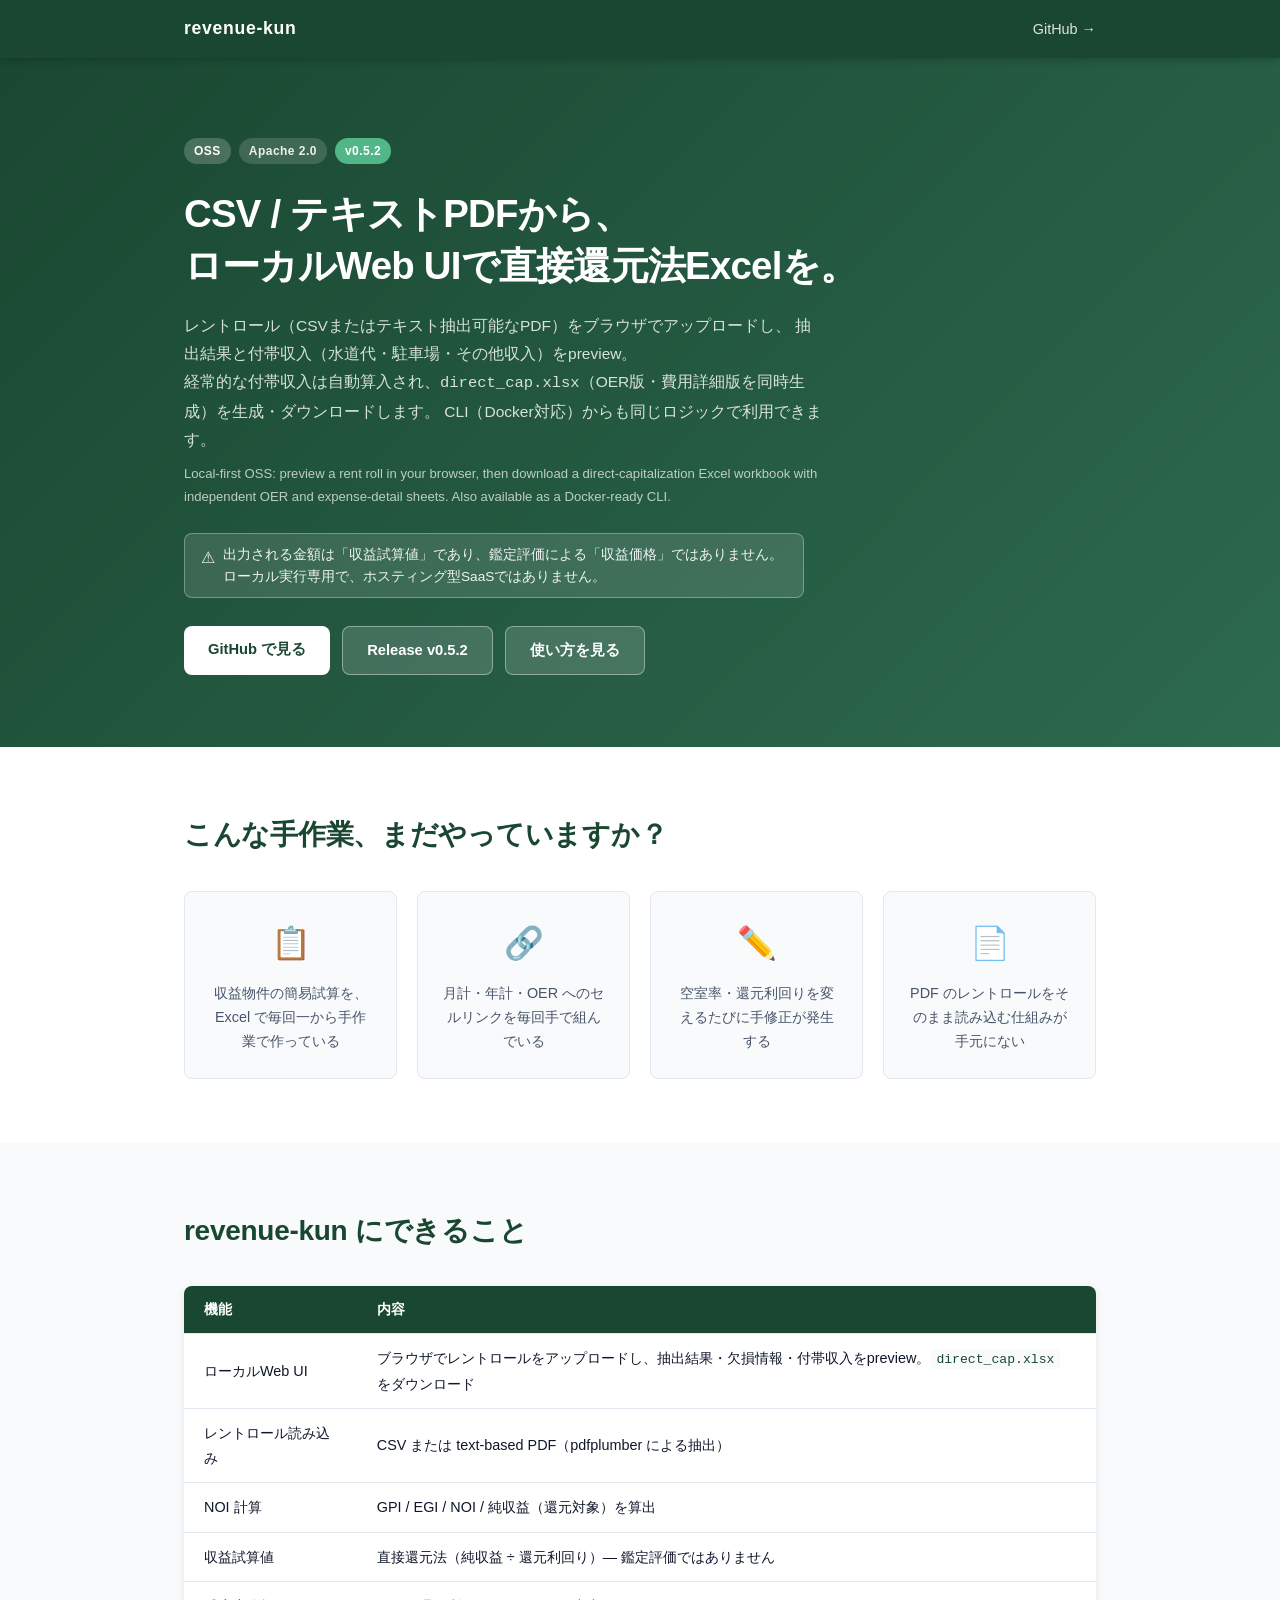
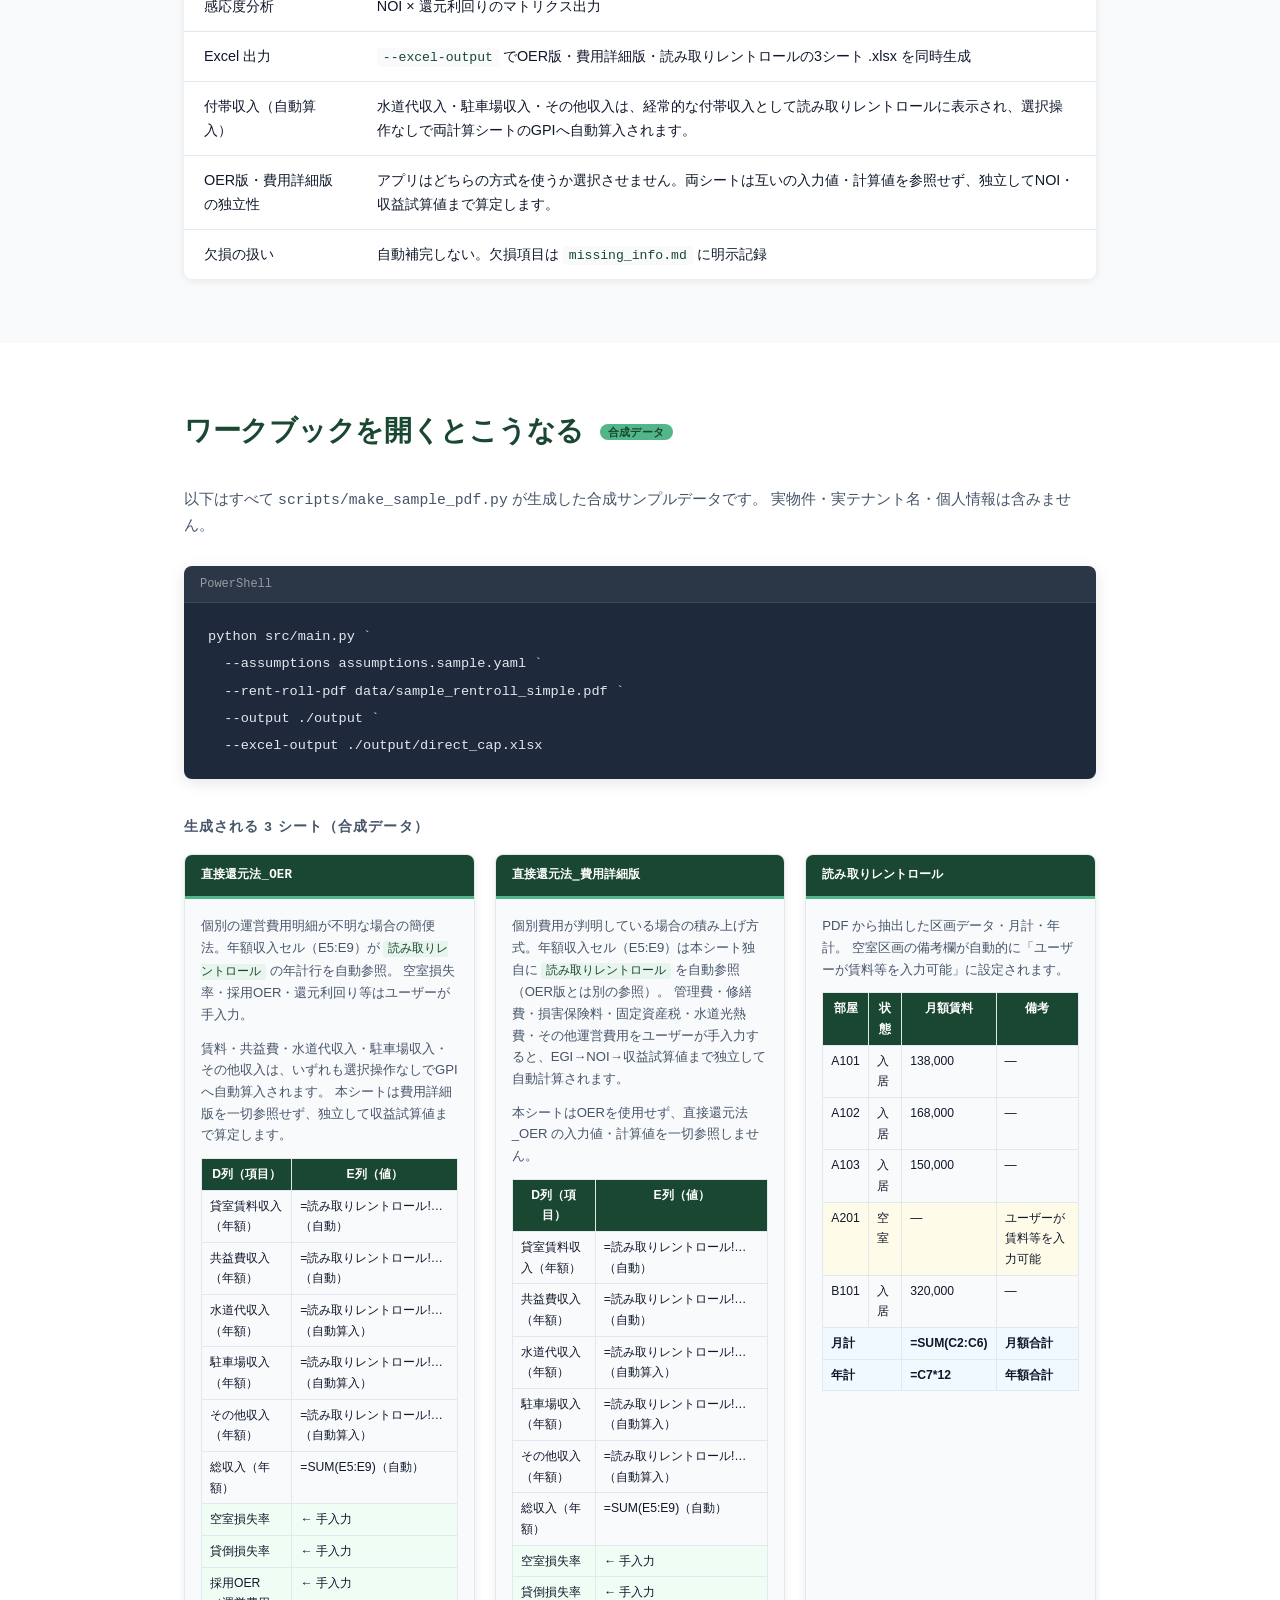
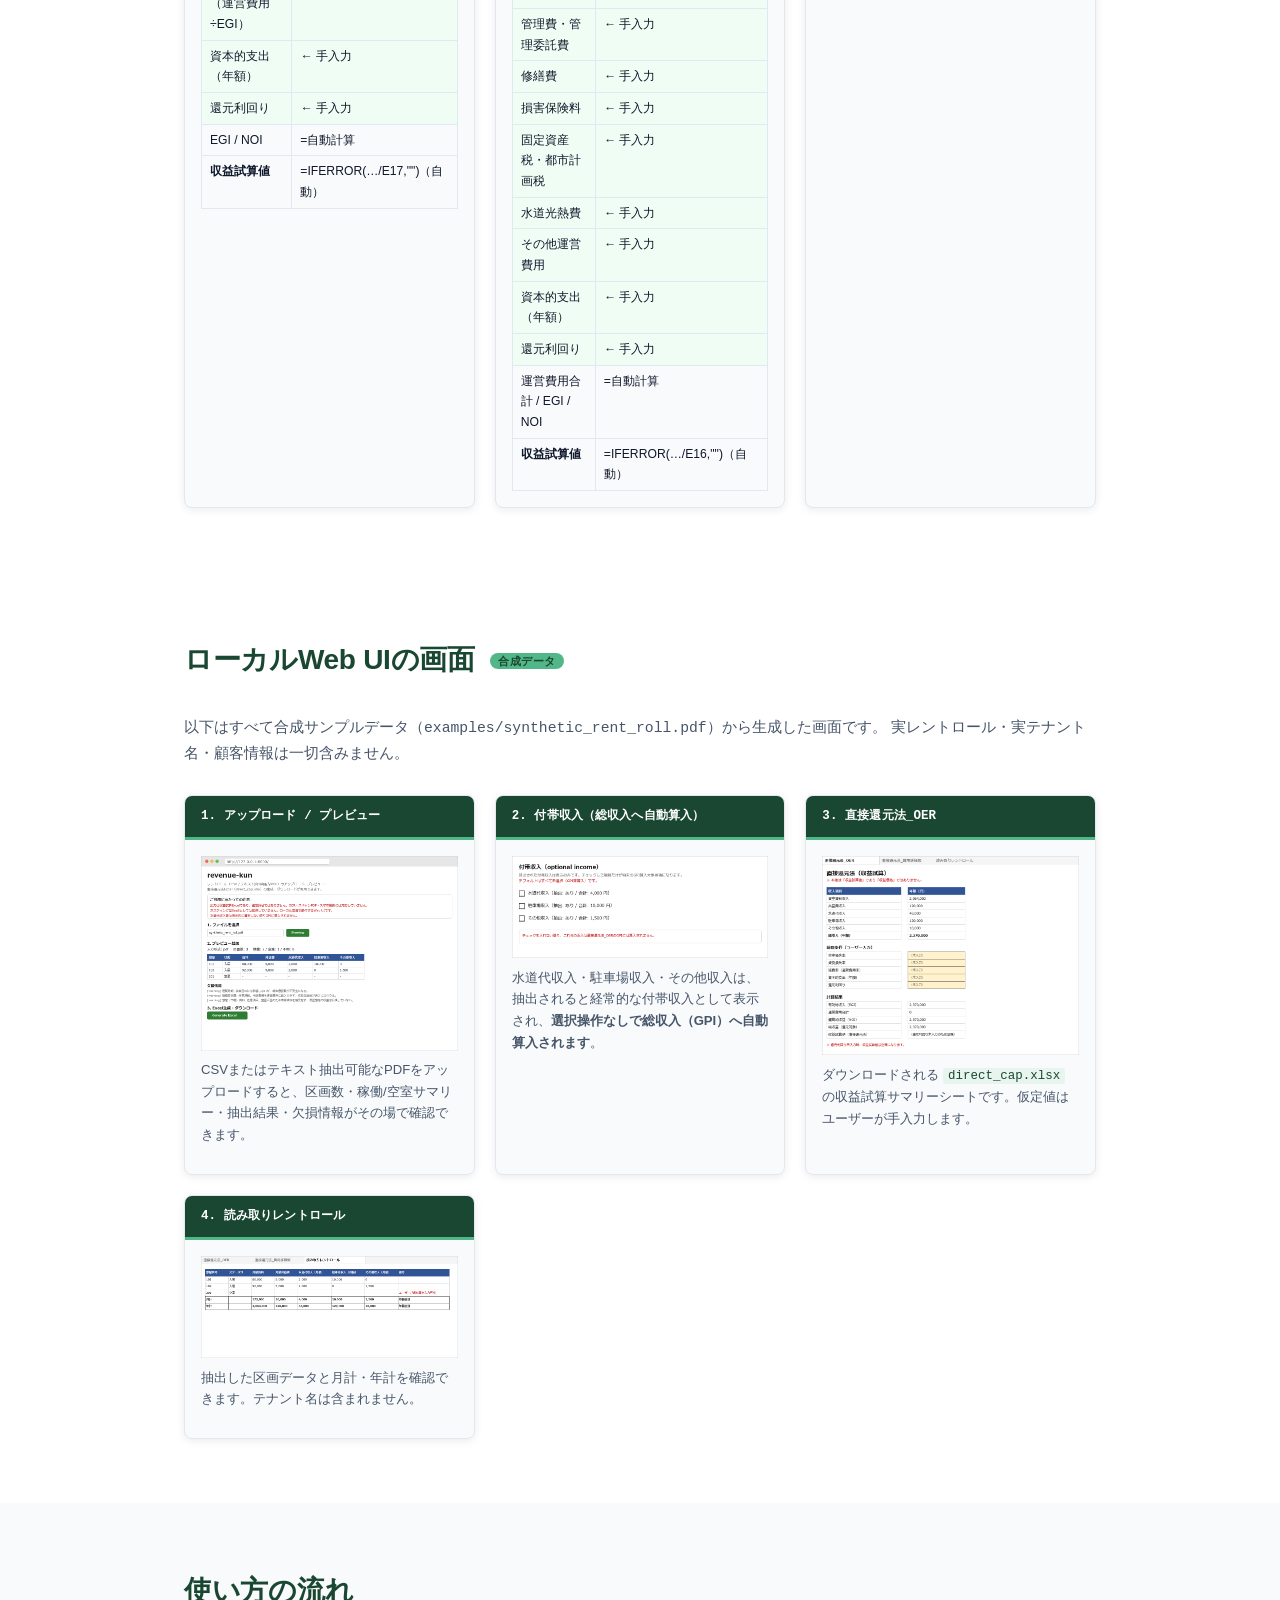
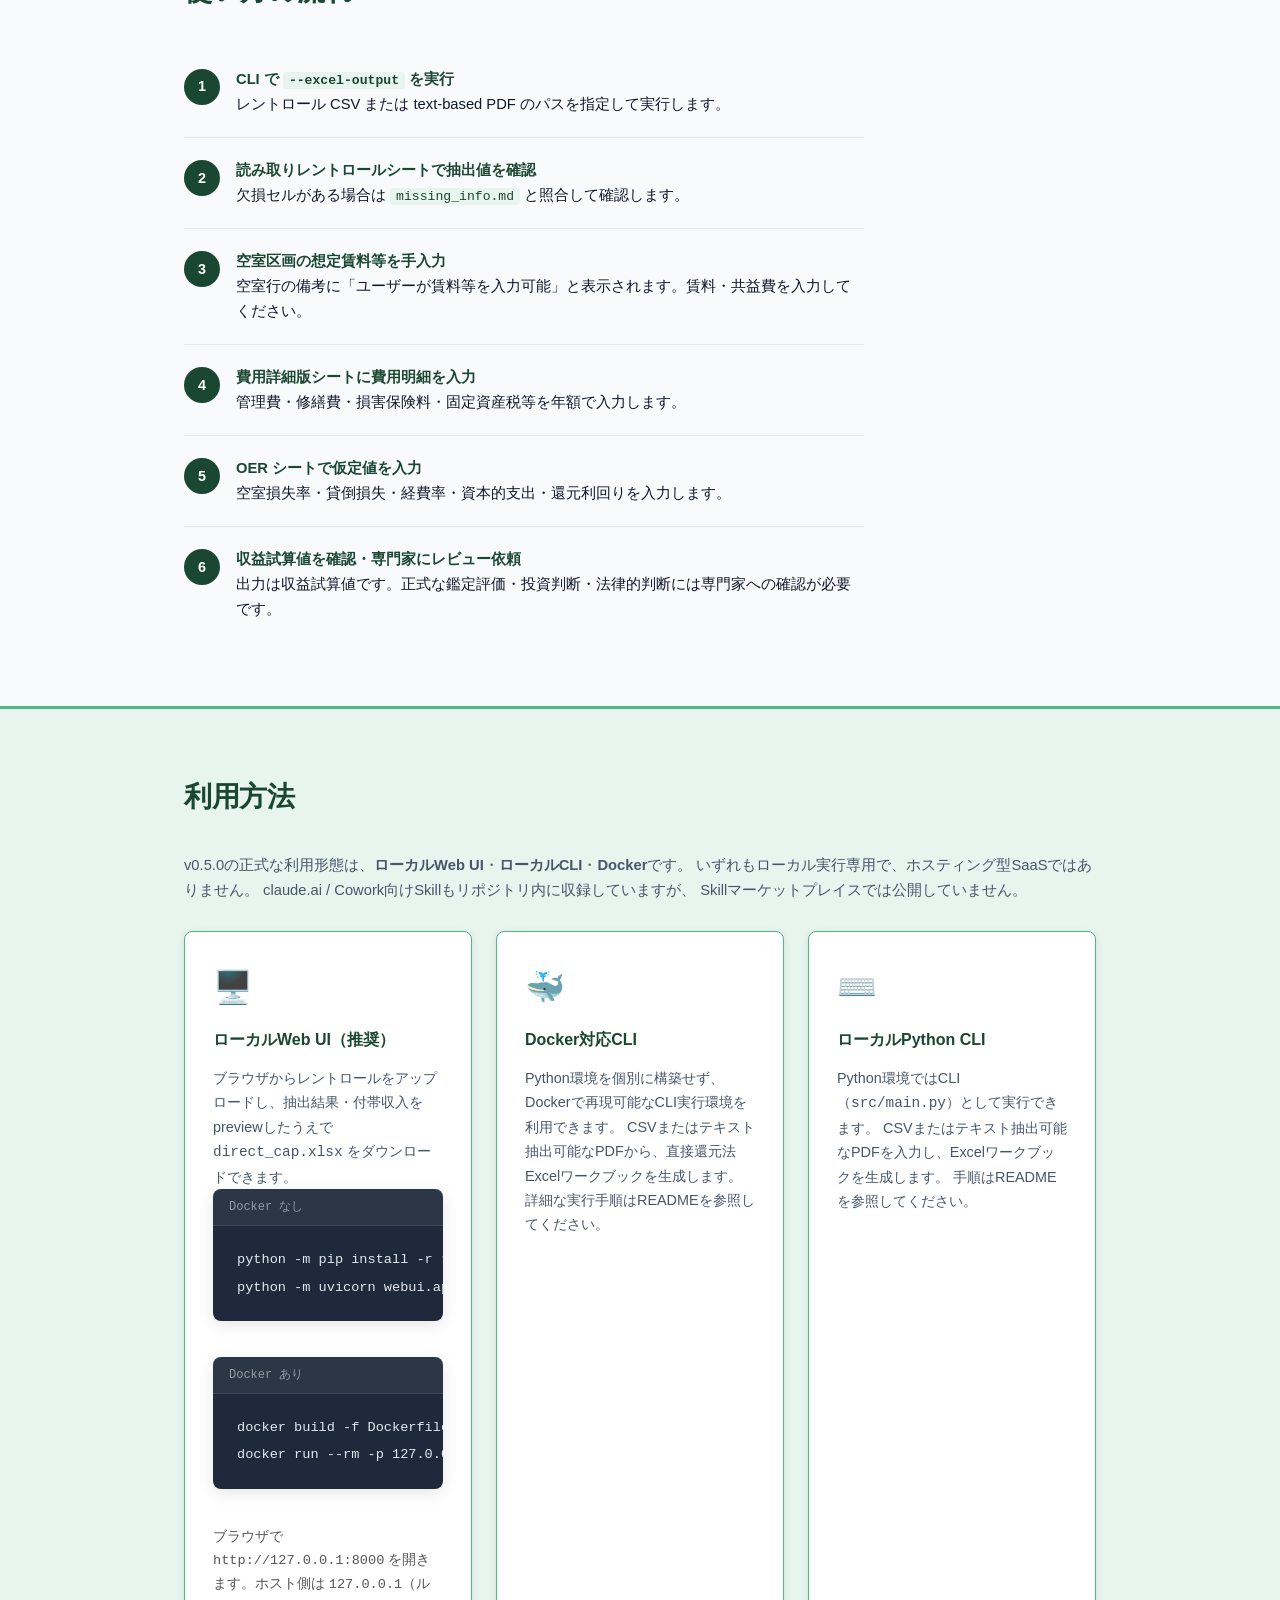
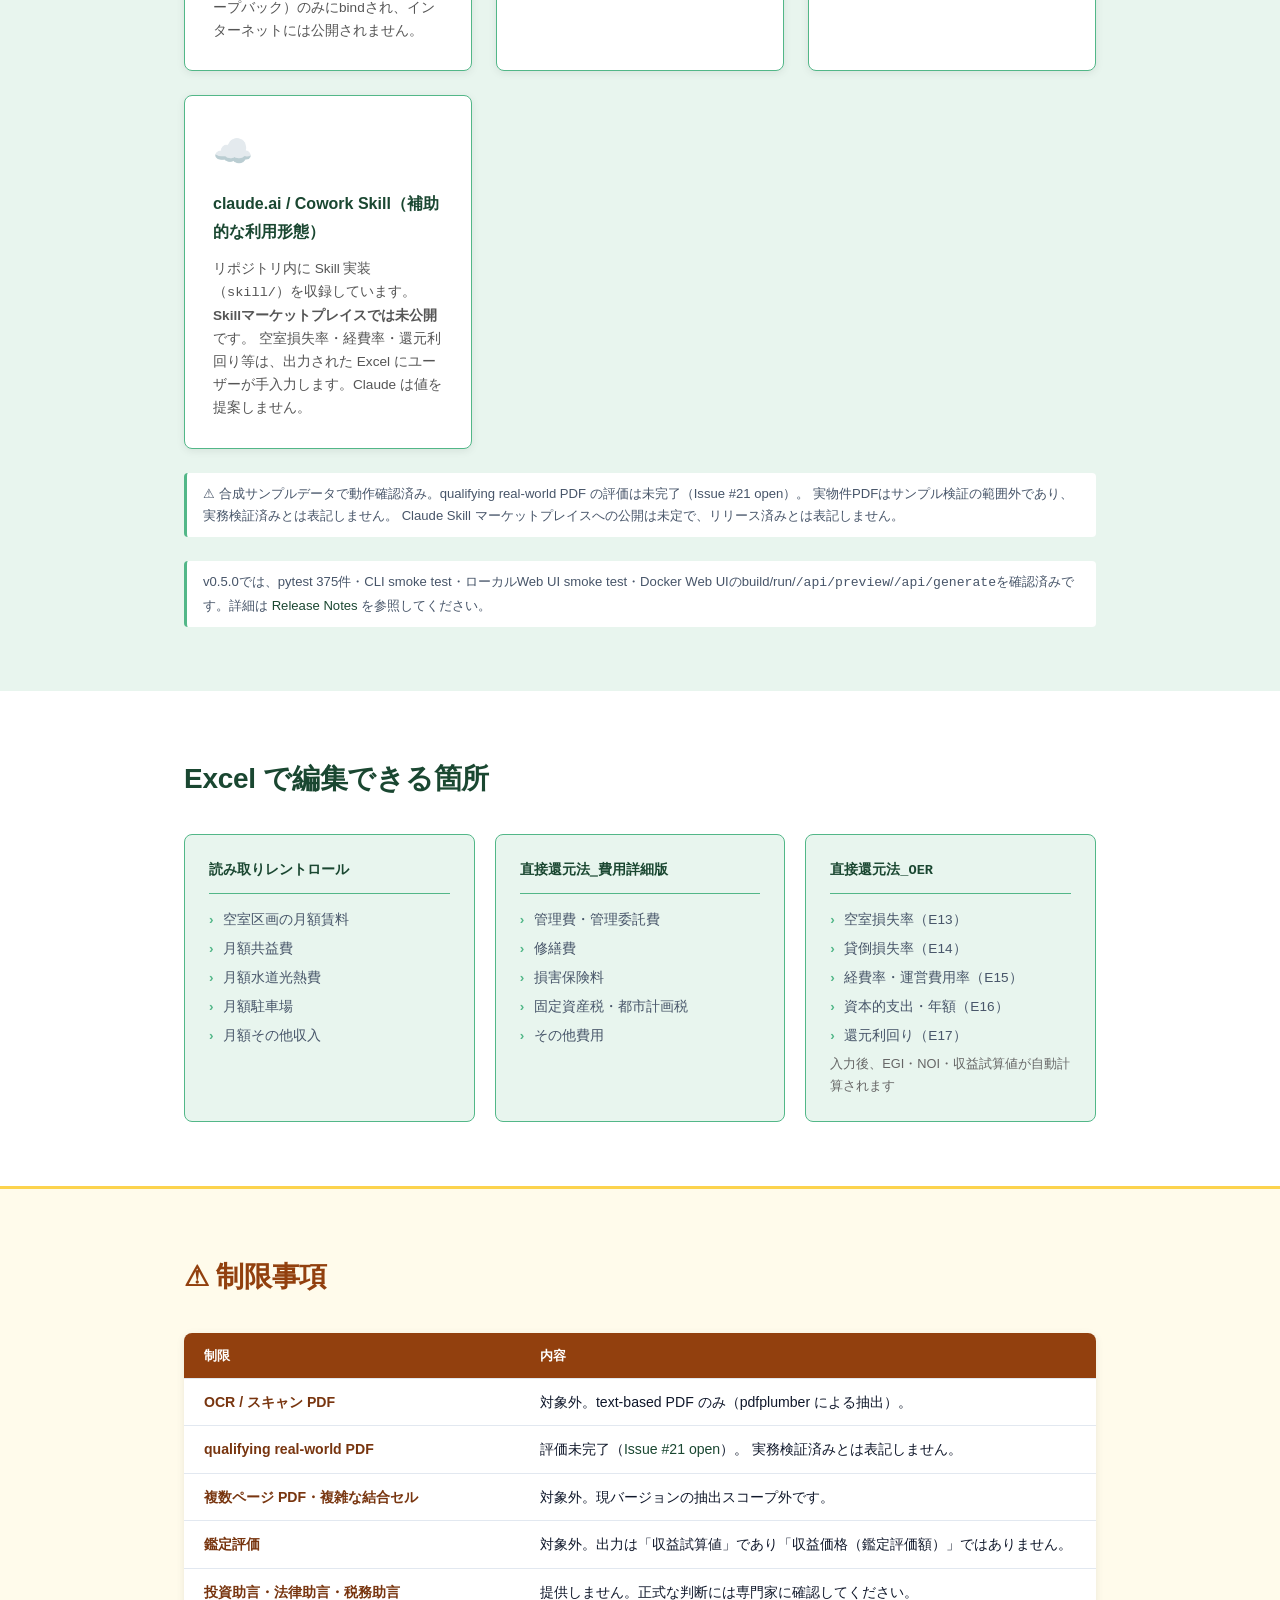
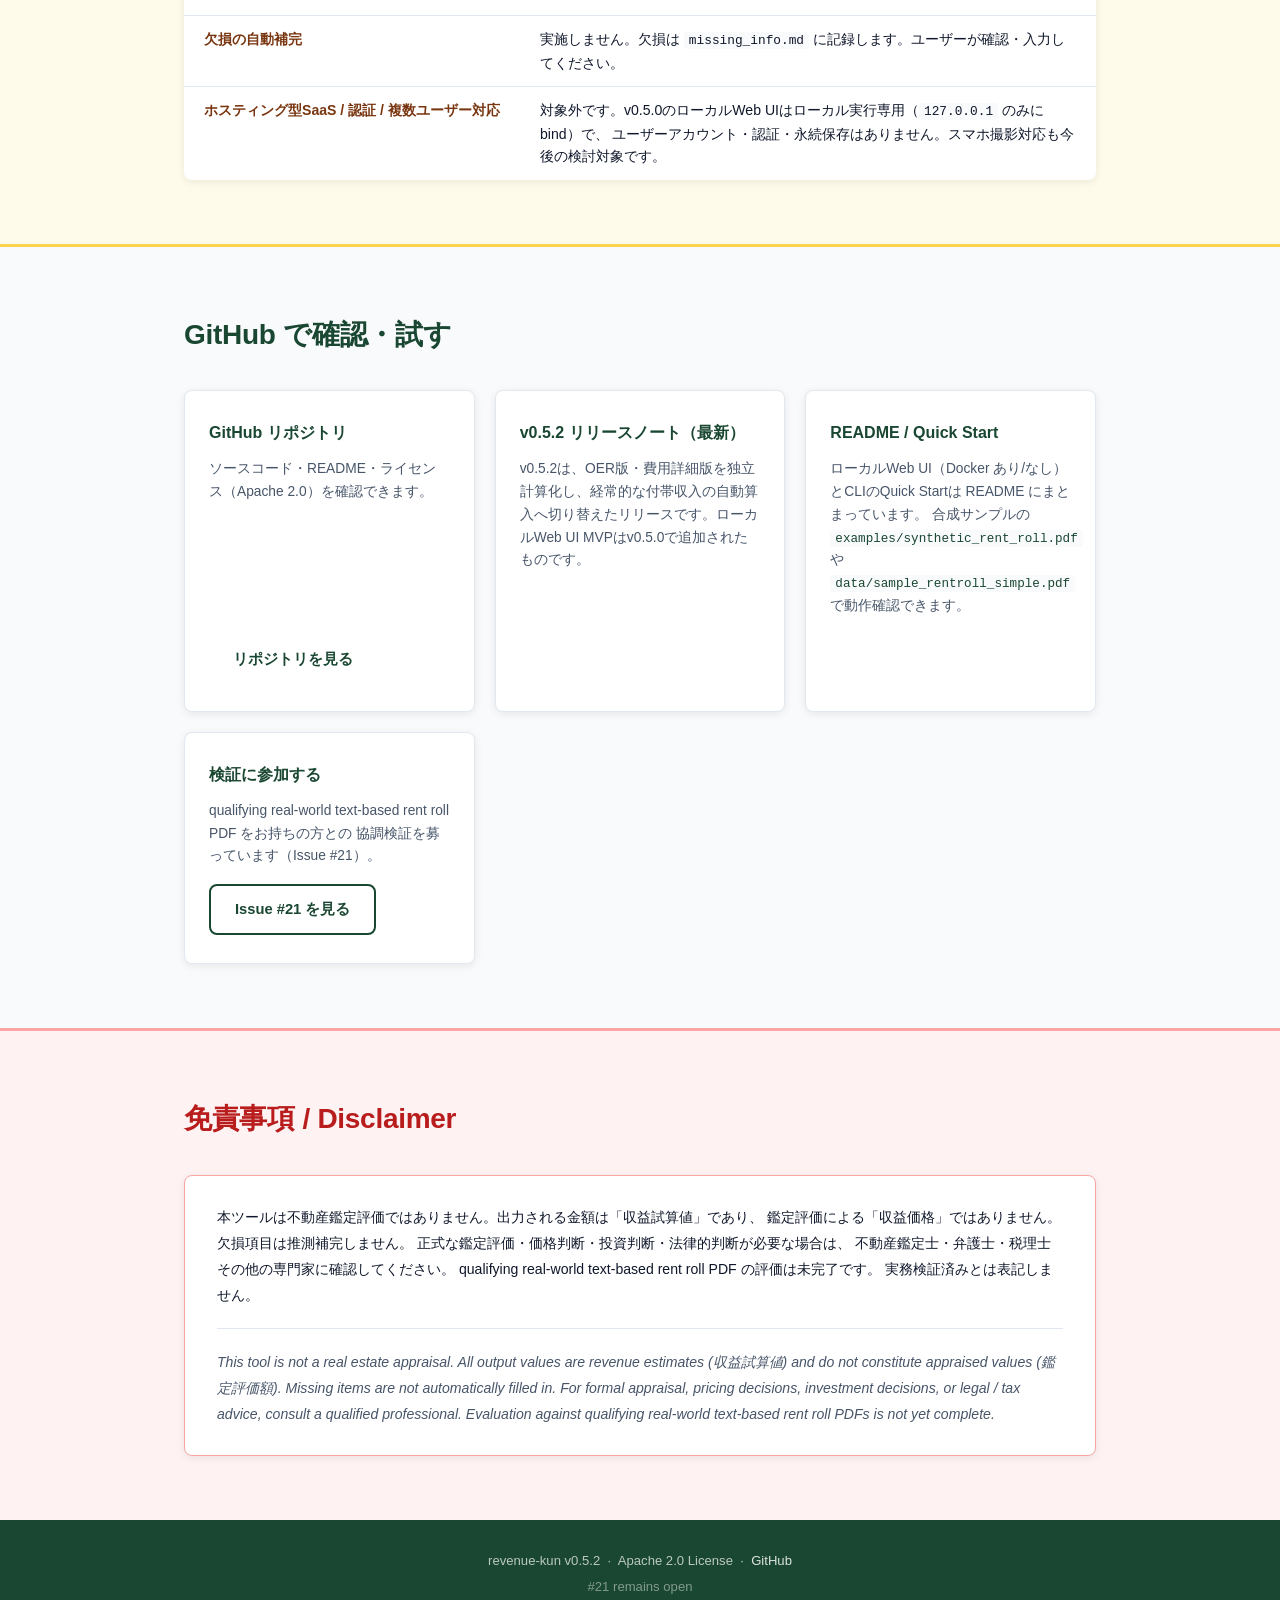
==== docs/index.html @ 092024dc "feat: generate independent OER and expense-detail sheets for v0.5.2 Re-confirms revenue-kun's produc" ====
<!DOCTYPE html>
<html lang="ja">
<head>
  <meta charset="UTF-8" />
  <meta name="viewport" content="width=device-width, initial-scale=1.0" />
  <title>revenue-kun — レントロールPDF/CSVからローカルWeb UIで直接還元法Excelを生成するOSS</title>
  <meta
    name="description"
    content="revenue-kun v0.5.2は、レントロールCSVまたはテキスト抽出可能なPDFから、ローカルWeb UI（またはDocker対応CLI）で直接還元法の収益試算Excelワークブック（direct_cap.xlsx）を生成するlocal-firstなOSSです。"
  />
  <meta
    property="og:title"
    content="revenue-kun v0.5.2 — OER版・費用詳細版の独立計算化"
  />
  <meta
    property="og:description"
    content="レントロールPDF/CSVをローカルWeb UIでpreviewし、経常的な付帯収入を自動算入したうえでdirect_cap.xlsx（OER版・費用詳細版を同時生成）を生成・ダウンロード。CLI/Docker対応も継続。"
  />
  <meta property="og:type" content="website" />
  <link rel="stylesheet" href="style.css" />
</head>
<body>

<!-- ━━━━━━━━━━━━━━━━━━━━━━━━ Header ━━━━━━━━━━━━━━━━━━━━━━━━ -->
<header class="site-header">
  <div class="container">
    <span class="logo">revenue-kun</span>
    <nav>
      <a href="https://github.com/signal-yield/revenue-kun" class="nav-link">GitHub →</a>
    </nav>
  </div>
</header>

<!-- ━━━━━━━━━━━━━━━━━━ Section 1: Hero ━━━━━━━━━━━━━━━━━━━━━━━ -->
<section class="hero">
  <div class="container">
    <div class="hero-badge">
      <span class="badge badge-oss">OSS</span>
      <span class="badge badge-license">Apache 2.0</span>
      <span class="badge badge-version">v0.5.2</span>
    </div>
    <h1 class="hero-headline">
      CSV / テキストPDFから、<br>
      ローカルWeb UIで直接還元法Excelを。
    </h1>
    <p class="hero-sub">
      レントロール（CSVまたはテキスト抽出可能なPDF）をブラウザでアップロードし、
      抽出結果と付帯収入（水道代・駐車場・その他収入）をpreview。<br>
      経常的な付帯収入は自動算入され、<code>direct_cap.xlsx</code>（OER版・費用詳細版を同時生成）を生成・ダウンロードします。
      CLI（Docker対応）からも同じロジックで利用できます。
      <span class="hero-sub-en">
        Local-first OSS: preview a rent roll in your browser, then download a direct-capitalization Excel workbook with independent OER and expense-detail sheets. Also available as a Docker-ready CLI.
      </span>
    </p>
    <div class="warn-badge">
      <span class="warn-icon">⚠</span>
      <span>出力される金額は「収益試算値」であり、鑑定評価による「収益価格」ではありません。ローカル実行専用で、ホスティング型SaaSではありません。</span>
    </div>
    <div class="hero-cta">
      <a href="https://github.com/signal-yield/revenue-kun" class="btn btn-primary">GitHub で見る</a>
      <a href="https://github.com/signal-yield/revenue-kun/releases/tag/v0.5.2" class="btn btn-secondary">Release v0.5.2</a>
      <a href="#usage" class="btn btn-secondary">使い方を見る</a>
    </div>
  </div>
</section>

<!-- ━━━━━━━━━━━━━━━━ Section 2: Problem ━━━━━━━━━━━━━━━━━━━━━━ -->
<section class="section section-problem">
  <div class="container">
    <h2>こんな手作業、まだやっていますか？</h2>
    <div class="problem-grid">
      <div class="problem-card">
        <div class="problem-icon">📋</div>
        <p>収益物件の簡易試算を、Excel で毎回一から手作業で作っている</p>
      </div>
      <div class="problem-card">
        <div class="problem-icon">🔗</div>
        <p>月計・年計・OER へのセルリンクを毎回手で組んでいる</p>
      </div>
      <div class="problem-card">
        <div class="problem-icon">✏️</div>
        <p>空室率・還元利回りを変えるたびに手修正が発生する</p>
      </div>
      <div class="problem-card">
        <div class="problem-icon">📄</div>
        <p>PDF のレントロールをそのまま読み込む仕組みが手元にない</p>
      </div>
    </div>
  </div>
</section>

<!-- ━━━━━━━━━━━━━━━ Section 3: Features ━━━━━━━━━━━━━━━━━━━━━━ -->
<section class="section section-features">
  <div class="container">
    <h2>revenue-kun にできること</h2>
    <table class="feature-table">
      <thead>
        <tr>
          <th>機能</th>
          <th>内容</th>
        </tr>
      </thead>
      <tbody>
        <tr>
          <td>ローカルWeb UI</td>
          <td>ブラウザでレントロールをアップロードし、抽出結果・欠損情報・付帯収入をpreview。<code>direct_cap.xlsx</code> をダウンロード</td>
        </tr>
        <tr>
          <td>レントロール読み込み</td>
          <td>CSV または text-based PDF（pdfplumber による抽出）</td>
        </tr>
        <tr>
          <td>NOI 計算</td>
          <td>GPI / EGI / NOI / 純収益（還元対象）を算出</td>
        </tr>
        <tr>
          <td>収益試算値</td>
          <td>直接還元法（純収益 ÷ 還元利回り）— 鑑定評価ではありません</td>
        </tr>
        <tr>
          <td>感応度分析</td>
          <td>NOI × 還元利回りのマトリクス出力</td>
        </tr>
        <tr>
          <td>Excel 出力</td>
          <td><code>--excel-output</code> でOER版・費用詳細版・読み取りレントロールの3シート .xlsx を同時生成</td>
        </tr>
        <tr>
          <td>付帯収入（自動算入）</td>
          <td>
            水道代収入・駐車場収入・その他収入は、経常的な付帯収入として読み取りレントロールに表示され、選択操作なしで両計算シートのGPIへ自動算入されます。
          </td>
        </tr>
        <tr>
          <td>OER版・費用詳細版の独立性</td>
          <td>
            アプリはどちらの方式を使うか選択させません。両シートは互いの入力値・計算値を参照せず、独立してNOI・収益試算値まで算定します。
          </td>
        </tr>
        <tr>
          <td>欠損の扱い</td>
          <td>自動補完しない。欠損項目は <code>missing_info.md</code> に明示記録</td>
        </tr>
      </tbody>
    </table>
  </div>
</section>

<!-- ━━━━━━━━━━━━━━━━ Section 4: Demo ━━━━━━━━━━━━━━━━━━━━━━━━━ -->
<section class="section section-demo">
  <div class="container">
    <h2>ワークブックを開くとこうなる <span class="label-synth">合成データ</span></h2>
    <p class="section-sub">
      以下はすべて <code>scripts/make_sample_pdf.py</code> が生成した合成サンプルデータです。
      実物件・実テナント名・個人情報は含みません。
    </p>

    <div class="code-block">
      <div class="code-header">PowerShell</div>
      <pre><code>python src/main.py `
  --assumptions assumptions.sample.yaml `
  --rent-roll-pdf data/sample_rentroll_simple.pdf `
  --output ./output `
  --excel-output ./output/direct_cap.xlsx</code></pre>
    </div>

    <div class="sheet-tabs-label">生成される 3 シート（合成データ）</div>
    <div class="sheet-cards">

      <!-- Sheet 1: OER -->
      <div class="sheet-card">
        <div class="sheet-tab">直接還元法_OER</div>
        <div class="sheet-body">
          <p class="sheet-desc">
            個別の運営費用明細が不明な場合の簡便法。年額収入セル（E5:E9）が <code>読み取りレントロール</code> の年計行を自動参照。
            空室損失率・採用OER・還元利回り等はユーザーが手入力。
          </p>
          <p class="sheet-desc">
            賃料・共益費・水道代収入・駐車場収入・その他収入は、いずれも選択操作なしでGPIへ自動算入されます。
            本シートは費用詳細版を一切参照せず、独立して収益試算値まで算定します。
          </p>
          <table class="mini-sheet">
            <thead>
              <tr><th>D列（項目）</th><th>E列（値）</th></tr>
            </thead>
            <tbody>
              <tr><td>貸室賃料収入（年額）</td><td>=読み取りレントロール!…（自動）</td></tr>
              <tr><td>共益費収入（年額）</td><td>=読み取りレントロール!…（自動）</td></tr>
              <tr><td>水道代収入（年額）</td><td>=読み取りレントロール!…（自動算入）</td></tr>
              <tr><td>駐車場収入（年額）</td><td>=読み取りレントロール!…（自動算入）</td></tr>
              <tr><td>その他収入（年額）</td><td>=読み取りレントロール!…（自動算入）</td></tr>
              <tr><td>総収入（年額）</td><td>=SUM(E5:E9)（自動）</td></tr>
              <tr class="user-row"><td>空室損失率</td><td>← 手入力</td></tr>
              <tr class="user-row"><td>貸倒損失率</td><td>← 手入力</td></tr>
              <tr class="user-row"><td>採用OER（運営費用÷EGI）</td><td>← 手入力</td></tr>
              <tr class="user-row"><td>資本的支出（年額）</td><td>← 手入力</td></tr>
              <tr class="user-row"><td>還元利回り</td><td>← 手入力</td></tr>
              <tr><td>EGI / NOI</td><td>=自動計算</td></tr>
              <tr><td><strong>収益試算値</strong></td><td>=IFERROR(…/E17,"")（自動）</td></tr>
            </tbody>
          </table>
        </div>
      </div>

      <!-- Sheet 2: Expense -->
      <div class="sheet-card">
        <div class="sheet-tab">直接還元法‗費用詳細版</div>
        <div class="sheet-body">
          <p class="sheet-desc">
            個別費用が判明している場合の積み上げ方式。年額収入セル（E5:E9）は本シート独自に <code>読み取りレントロール</code> を自動参照（OER版とは別の参照）。
            管理費・修繕費・損害保険料・固定資産税・水道光熱費・その他運営費用をユーザーが手入力すると、EGI→NOI→収益試算値まで独立して自動計算されます。
          </p>
          <p class="sheet-desc">
            本シートはOERを使用せず、直接還元法_OER の入力値・計算値を一切参照しません。
          </p>
          <table class="mini-sheet">
            <thead>
              <tr><th>D列（項目）</th><th>E列（値）</th></tr>
            </thead>
            <tbody>
              <tr><td>貸室賃料収入（年額）</td><td>=読み取りレントロール!…（自動）</td></tr>
              <tr><td>共益費収入（年額）</td><td>=読み取りレントロール!…（自動）</td></tr>
              <tr><td>水道代収入（年額）</td><td>=読み取りレントロール!…（自動算入）</td></tr>
              <tr><td>駐車場収入（年額）</td><td>=読み取りレントロール!…（自動算入）</td></tr>
              <tr><td>その他収入（年額）</td><td>=読み取りレントロール!…（自動算入）</td></tr>
              <tr><td>総収入（年額）</td><td>=SUM(E5:E9)（自動）</td></tr>
              <tr class="user-row"><td>空室損失率</td><td>← 手入力</td></tr>
              <tr class="user-row"><td>貸倒損失率</td><td>← 手入力</td></tr>
              <tr class="user-row"><td>管理費・管理委託費</td><td>← 手入力</td></tr>
              <tr class="user-row"><td>修繕費</td><td>← 手入力</td></tr>
              <tr class="user-row"><td>損害保険料</td><td>← 手入力</td></tr>
              <tr class="user-row"><td>固定資産税・都市計画税</td><td>← 手入力</td></tr>
              <tr class="user-row"><td>水道光熱費</td><td>← 手入力</td></tr>
              <tr class="user-row"><td>その他運営費用</td><td>← 手入力</td></tr>
              <tr class="user-row"><td>資本的支出（年額）</td><td>← 手入力</td></tr>
              <tr class="user-row"><td>還元利回り</td><td>← 手入力</td></tr>
              <tr><td>運営費用合計 / EGI / NOI</td><td>=自動計算</td></tr>
              <tr><td><strong>収益試算値</strong></td><td>=IFERROR(…/E16,"")（自動）</td></tr>
            </tbody>
          </table>
        </div>
      </div>

      <!-- Sheet 3: Rent Roll -->
      <div class="sheet-card">
        <div class="sheet-tab">読み取りレントロール</div>
        <div class="sheet-body">
          <p class="sheet-desc">
            PDF から抽出した区画データ・月計・年計。
            空室区画の備考欄が自動的に「ユーザーが賃料等を入力可能」に設定されます。
          </p>
          <table class="mini-sheet">
            <thead>
              <tr><th>部屋</th><th>状態</th><th>月額賃料</th><th>備考</th></tr>
            </thead>
            <tbody>
              <tr><td>A101</td><td>入居</td><td>138,000</td><td>—</td></tr>
              <tr><td>A102</td><td>入居</td><td>168,000</td><td>—</td></tr>
              <tr><td>A103</td><td>入居</td><td>150,000</td><td>—</td></tr>
              <tr class="vacant-row"><td>A201</td><td>空室</td><td>—</td><td>ユーザーが賃料等を入力可能</td></tr>
              <tr><td>B101</td><td>入居</td><td>320,000</td><td>—</td></tr>
              <tr class="total-row"><td colspan="2">月計</td><td>=SUM(C2:C6)</td><td>月額合計</td></tr>
              <tr class="total-row"><td colspan="2">年計</td><td>=C7*12</td><td>年額合計</td></tr>
            </tbody>
          </table>
        </div>
      </div>

    </div>
  </div>
</section>

<!-- ━━━━━━━━━━━━━━━ Section 4b: Screenshots ━━━━━━━━━━━━━━━━━━ -->
<section class="section section-demo">
  <div class="container">
    <h2>ローカルWeb UIの画面 <span class="label-synth">合成データ</span></h2>
    <p class="section-sub">
      以下はすべて合成サンプルデータ（<code>examples/synthetic_rent_roll.pdf</code>）から生成した画面です。
      実レントロール・実テナント名・顧客情報は一切含みません。
    </p>

    <div class="sheet-cards">
      <div class="sheet-card">
        <div class="sheet-tab">1. アップロード / プレビュー</div>
        <div class="sheet-body">
          <img src="assets/screenshots/webui-preview.png"
               alt="ローカルWeb UIで合成レントロールをプレビューした画面（区画数・稼働/空室サマリー・抽出テーブル・欠損情報を表示）"
               loading="lazy">
          <p class="sheet-desc">
            CSVまたはテキスト抽出可能なPDFをアップロードすると、区画数・稼働/空室サマリー・抽出結果・欠損情報がその場で確認できます。
          </p>
        </div>
      </div>

      <div class="sheet-card">
        <div class="sheet-tab">2. 付帯収入（総収入へ自動算入）</div>
        <div class="sheet-body">
          <img src="assets/screenshots/webui-optional-income.png"
               alt="付帯収入（水道代収入・駐車場収入・その他収入）の抽出状況の表示画面"
               loading="lazy">
          <p class="sheet-desc">
            水道代収入・駐車場収入・その他収入は、抽出されると経常的な付帯収入として表示され、<strong>選択操作なしで総収入（GPI）へ自動算入されます</strong>。
          </p>
        </div>
      </div>

      <div class="sheet-card">
        <div class="sheet-tab">3. 直接還元法_OER</div>
        <div class="sheet-body">
          <img src="assets/screenshots/workbook-oer.png"
               alt="生成されたExcelの直接還元法_OERシート（収入項目・前提条件入力欄・収益試算値の計算結果）"
               loading="lazy">
          <p class="sheet-desc">
            ダウンロードされる <code>direct_cap.xlsx</code> の収益試算サマリーシートです。仮定値はユーザーが手入力します。
          </p>
        </div>
      </div>

      <div class="sheet-card">
        <div class="sheet-tab">4. 読み取りレントロール</div>
        <div class="sheet-body">
          <img src="assets/screenshots/workbook-rent-roll.png"
               alt="生成されたExcelの読み取りレントロールシート（区画ごとの賃料・共益費・付帯収入・月計・年計）"
               loading="lazy">
          <p class="sheet-desc">
            抽出した区画データと月計・年計を確認できます。テナント名は含まれません。
          </p>
        </div>
      </div>
    </div>
  </div>
</section>

<!-- ━━━━━━━━━━━━━━━ Section 5: Workflow ━━━━━━━━━━━━━━━━━━━━━━ -->
<section class="section section-workflow">
  <div class="container">
    <h2>使い方の流れ</h2>
    <ol class="workflow-steps">
      <li>
        <span class="step-num">1</span>
        <div>
          <strong>CLI で <code>--excel-output</code> を実行</strong><br>
          レントロール CSV または text-based PDF のパスを指定して実行します。
        </div>
      </li>
      <li>
        <span class="step-num">2</span>
        <div>
          <strong>読み取りレントロールシートで抽出値を確認</strong><br>
          欠損セルがある場合は <code>missing_info.md</code> と照合して確認します。
        </div>
      </li>
      <li>
        <span class="step-num">3</span>
        <div>
          <strong>空室区画の想定賃料等を手入力</strong><br>
          空室行の備考に「ユーザーが賃料等を入力可能」と表示されます。賃料・共益費を入力してください。
        </div>
      </li>
      <li>
        <span class="step-num">4</span>
        <div>
          <strong>費用詳細版シートに費用明細を入力</strong><br>
          管理費・修繕費・損害保険料・固定資産税等を年額で入力します。
        </div>
      </li>
      <li>
        <span class="step-num">5</span>
        <div>
          <strong>OER シートで仮定値を入力</strong><br>
          空室損失率・貸倒損失・経費率・資本的支出・還元利回りを入力します。
        </div>
      </li>
      <li>
        <span class="step-num">6</span>
        <div>
          <strong>収益試算値を確認・専門家にレビュー依頼</strong><br>
          出力は収益試算値です。正式な鑑定評価・投資判断・法律的判断には専門家への確認が必要です。
        </div>
      </li>
    </ol>
  </div>
</section>

<!-- Section 5b: 利用方法 -->
<section class="section section-claude" id="usage">
  <div class="container">
    <h2>利用方法</h2>
    <p class="section-sub">
      v0.5.0の正式な利用形態は、<strong>ローカルWeb UI</strong>・<strong>ローカルCLI</strong>・<strong>Docker</strong>です。
      いずれもローカル実行専用で、ホスティング型SaaSではありません。
      claude.ai / Cowork向けSkillもリポジトリ内に収録していますが、
      Skillマーケットプレイスでは公開していません。
    </p>
    <div class="claude-cards">

      <div class="claude-card">
        <div class="claude-card-icon">🖥️</div>
        <h3>ローカルWeb UI（推奨）</h3>
        <p>
          ブラウザからレントロールをアップロードし、抽出結果・付帯収入をpreviewしたうえで
          <code>direct_cap.xlsx</code> をダウンロードできます。
        </p>
        <div class="code-block">
          <div class="code-header">Docker なし</div>
          <pre><code>python -m pip install -r requirements-web.txt
python -m uvicorn webui.app:app --host 127.0.0.1 --port 8000</code></pre>
        </div>
        <div class="code-block">
          <div class="code-header">Docker あり</div>
          <pre><code>docker build -f Dockerfile.web -t revenue-kun-web .
docker run --rm -p 127.0.0.1:8000:8000 revenue-kun-web</code></pre>
        </div>
        <p style="font-size:0.85em;color:#555;">
          ブラウザで <code>http://127.0.0.1:8000</code> を開きます。ホスト側は <code>127.0.0.1</code>（ループバック）のみにbindされ、インターネットには公開されません。
        </p>
      </div>

      <div class="claude-card">
        <div class="claude-card-icon">🐳</div>
        <h3>Docker対応CLI</h3>
        <p>
          Python環境を個別に構築せず、Dockerで再現可能なCLI実行環境を利用できます。
          CSVまたはテキスト抽出可能なPDFから、直接還元法Excelワークブックを生成します。
          詳細な実行手順はREADMEを参照してください。
        </p>
      </div>

      <div class="claude-card">
        <div class="claude-card-icon">⌨️</div>
        <h3>ローカルPython CLI</h3>
        <p>
          Python環境ではCLI（<code>src/main.py</code>）として実行できます。
          CSVまたはテキスト抽出可能なPDFを入力し、Excelワークブックを生成します。
          手順はREADMEを参照してください。
        </p>
      </div>

      <div class="claude-card">
        <div class="claude-card-icon">☁️</div>
        <h3>claude.ai / Cowork Skill（補助的な利用形態）</h3>
        <p style="font-size:0.85em;color:#555;">
          リポジトリ内に Skill 実装（<code>skill/</code>）を収録しています。<strong>Skillマーケットプレイスでは未公開</strong>です。
          空室損失率・経費率・還元利回り等は、出力された Excel にユーザーが手入力します。Claude は値を提案しません。
        </p>
      </div>

    </div>
    <p class="section-note">
      ⚠ 合成サンプルデータで動作確認済み。qualifying real-world PDF の評価は未完了（Issue #21 open）。
      実物件PDFはサンプル検証の範囲外であり、実務検証済みとは表記しません。
      Claude Skill マーケットプレイスへの公開は未定で、リリース済みとは表記しません。
    </p>
    <p class="section-note">
      v0.5.0では、pytest 375件・CLI smoke test・ローカルWeb UI smoke test・Docker Web UIのbuild/run/<code>/api/preview</code>/<code>/api/generate</code>を確認済みです。詳細は
      <a href="https://github.com/signal-yield/revenue-kun/releases/tag/v0.5.0">Release Notes</a> を参照してください。
    </p>
  </div>
</section>

<!-- ━━━━━━━━━━━━━━ Section 6: What to edit ━━━━━━━━━━━━━━━━━━━ -->
<section class="section section-edit">
  <div class="container">
    <h2>Excel で編集できる箇所</h2>
    <div class="edit-cards">
      <div class="edit-card">
        <h3>読み取りレントロール</h3>
        <ul>
          <li>空室区画の月額賃料</li>
          <li>月額共益費</li>
          <li>月額水道光熱費</li>
          <li>月額駐車場</li>
          <li>月額その他収入</li>
        </ul>
      </div>
      <div class="edit-card">
        <h3>直接還元法‗費用詳細版</h3>
        <ul>
          <li>管理費・管理委託費</li>
          <li>修繕費</li>
          <li>損害保険料</li>
          <li>固定資産税・都市計画税</li>
          <li>その他費用</li>
        </ul>
      </div>
      <div class="edit-card">
        <h3>直接還元法_OER</h3>
        <ul>
          <li>空室損失率（E13）</li>
          <li>貸倒損失率（E14）</li>
          <li>経費率・運営費用率（E15）</li>
          <li>資本的支出・年額（E16）</li>
          <li>還元利回り（E17）</li>
        </ul>
        <p style="font-size:0.8em;color:#666;margin-top:0.5em;">入力後、EGI・NOI・収益試算値が自動計算されます</p>
      </div>
    </div>
  </div>
</section>

<!-- ━━━━━━━━━━━━━━ Section 7: Limitations ━━━━━━━━━━━━━━━━━━━━ -->
<section class="section section-limitations">
  <div class="container">
    <h2>⚠ 制限事項</h2>
    <table class="limits-table">
      <thead>
        <tr>
          <th>制限</th>
          <th>内容</th>
        </tr>
      </thead>
      <tbody>
        <tr>
          <td>OCR / スキャン PDF</td>
          <td>対象外。text-based PDF のみ（pdfplumber による抽出）。</td>
        </tr>
        <tr>
          <td>qualifying real-world PDF</td>
          <td>
            評価未完了（<a href="https://github.com/signal-yield/revenue-kun/issues/21">Issue #21 open</a>）。
            実務検証済みとは表記しません。
          </td>
        </tr>
        <tr>
          <td>複数ページ PDF・複雑な結合セル</td>
          <td>対象外。現バージョンの抽出スコープ外です。</td>
        </tr>
        <tr>
          <td>鑑定評価</td>
          <td>対象外。出力は「収益試算値」であり「収益価格（鑑定評価額）」ではありません。</td>
        </tr>
        <tr>
          <td>投資助言・法律助言・税務助言</td>
          <td>提供しません。正式な判断には専門家に確認してください。</td>
        </tr>
        <tr>
          <td>欠損の自動補完</td>
          <td>実施しません。欠損は <code>missing_info.md</code> に記録します。ユーザーが確認・入力してください。</td>
        </tr>
        <tr>
          <td>ホスティング型SaaS / 認証 / 複数ユーザー対応</td>
          <td>
            対象外です。v0.5.0のローカルWeb UIはローカル実行専用（<code>127.0.0.1</code> のみにbind）で、
            ユーザーアカウント・認証・永続保存はありません。スマホ撮影対応も今後の検討対象です。
          </td>
        </tr>
      </tbody>
    </table>
  </div>
</section>

<!-- ━━━━━━━━━━━━━━━━ Section 8: CTA ━━━━━━━━━━━━━━━━━━━━━━━━━━ -->
<section class="section section-cta">
  <div class="container">
    <h2>GitHub で確認・試す</h2>
    <div class="cta-cards">
      <div class="cta-card">
        <h3>GitHub リポジトリ</h3>
        <p>ソースコード・README・ライセンス（Apache 2.0）を確認できます。</p>
        <a href="https://github.com/signal-yield/revenue-kun" class="btn btn-primary">リポジトリを見る</a>
      </div>
      <div class="cta-card">
        <h3>v0.5.2 リリースノート（最新）</h3>
        <p>
          v0.5.2は、OER版・費用詳細版を独立計算化し、経常的な付帯収入の自動算入へ切り替えたリリースです。ローカルWeb UI MVPはv0.5.0で追加されたものです。
        </p>
        <a
          href="https://github.com/signal-yield/revenue-kun/releases/tag/v0.5.2"
          class="btn btn-secondary"
        >
          Release v0.5.2 を見る
        </a>
      </div>
      <div class="cta-card">
        <h3>README / Quick Start</h3>
        <p>
          ローカルWeb UI（Docker あり/なし）とCLIのQuick Startは
          README にまとまっています。
          合成サンプルの <code>examples/synthetic_rent_roll.pdf</code> や
          <code>data/sample_rentroll_simple.pdf</code> で動作確認できます。
        </p>
        <a href="https://github.com/signal-yield/revenue-kun#readme" class="btn btn-secondary">README で手順を見る</a>
      </div>
      <div class="cta-card">
        <h3>検証に参加する</h3>
        <p>
          qualifying real-world text-based rent roll PDF をお持ちの方との
          協調検証を募っています（Issue #21）。
        </p>
        <a href="https://github.com/signal-yield/revenue-kun/issues/21" class="btn btn-outline">Issue #21 を見る</a>
      </div>
    </div>
  </div>
</section>

<!-- ━━━━━━━━━━━━━━ Section 9: Disclaimer ━━━━━━━━━━━━━━━━━━━━━━ -->
<section class="section section-disclaimer">
  <div class="container">
    <h2>免責事項 / Disclaimer</h2>
    <div class="disclaimer-box">
      <p>
        本ツールは不動産鑑定評価ではありません。出力される金額は「収益試算値」であり、
        鑑定評価による「収益価格」ではありません。欠損項目は推測補完しません。
        正式な鑑定評価・価格判断・投資判断・法律的判断が必要な場合は、
        不動産鑑定士・弁護士・税理士その他の専門家に確認してください。
        qualifying real-world text-based rent roll PDF の評価は未完了です。
        実務検証済みとは表記しません。
      </p>
      <hr />
      <p>
        <em>
          This tool is not a real estate appraisal. All output values are revenue estimates
          (収益試算値) and do not constitute appraised values (鑑定評価額).
          Missing items are not automatically filled in.
          For formal appraisal, pricing decisions, investment decisions, or legal / tax advice,
          consult a qualified professional.
          Evaluation against qualifying real-world text-based rent roll PDFs is not yet complete.
        </em>
      </p>
    </div>
  </div>
</section>

<!-- ━━━━━━━━━━━━━━━━━━ Footer ━━━━━━━━━━━━━━━━━━━━━━━━━━━━━━━━━ -->
<footer class="site-footer">
  <div class="container">
    <p>
      revenue-kun v0.5.2 &nbsp;·&nbsp; Apache 2.0 License &nbsp;·&nbsp;
      <a href="https://github.com/signal-yield/revenue-kun">GitHub</a>
    </p>
    <p class="footer-issues">
      #21 remains open
    </p>
  </div>
</footer>

</body>
</html>
---- docs/style.css ----
/* revenue-kun LP v0.1 — style.css */

/* ── Variables ─────────────────────────────────────────── */
:root {
  --c-bg:           #f8fafc;
  --c-surface:      #ffffff;
  --c-primary:      #1a4731;
  --c-primary-mid:  #2d6a4f;
  --c-primary-lt:   #e8f5ee;
  --c-accent:       #52b788;
  --c-text:         #0f172a;
  --c-muted:        #475569;
  --c-border:       #e2e8f0;
  --c-code-bg:      #1e293b;
  --c-code-text:    #e2e8f0;
  --c-warn:         #b91c1c;
  --c-warn-bg:      #fef2f2;
  --c-warn-border:  #fca5a5;
  --c-limit-bg:     #fffbeb;
  --c-limit-border: #fcd34d;
  --c-user-row:     #f0fdf4;
  --c-vacant-row:   #fefce8;
  --c-total-row:    #f0f9ff;

  --radius:     8px;
  --radius-sm:  4px;
  --shadow:     0 2px 8px rgba(0,0,0,0.08);
  --shadow-md:  0 4px 16px rgba(0,0,0,0.10);
  --max-w:      960px;
}

/* ── Reset ──────────────────────────────────────────────── */
*, *::before, *::after { box-sizing: border-box; margin: 0; padding: 0; }
html { scroll-behavior: smooth; }
body {
  font-family: -apple-system, BlinkMacSystemFont, "Segoe UI", "Hiragino Sans",
               "Hiragino Kaku Gothic ProN", "Noto Sans JP", sans-serif;
  background: var(--c-bg);
  color: var(--c-text);
  line-height: 1.7;
  font-size: 16px;
}
a { color: var(--c-primary); text-decoration: none; }
a:hover { text-decoration: underline; }
img { max-width: 100%; height: auto; }

/* ── Layout ─────────────────────────────────────────────── */
.container {
  max-width: var(--max-w);
  margin: 0 auto;
  padding: 0 24px;
}

.section {
  padding: 64px 0;
}

.section h2 {
  font-size: 1.75rem;
  font-weight: 700;
  color: var(--c-primary);
  margin-bottom: 32px;
  letter-spacing: -0.01em;
}

.section-sub {
  color: var(--c-muted);
  margin-bottom: 28px;
  font-size: 0.92rem;
}

/* ── Site Header ─────────────────────────────────────────── */
.site-header {
  background: var(--c-primary);
  color: #fff;
  padding: 14px 0;
  position: sticky;
  top: 0;
  z-index: 100;
  box-shadow: 0 2px 8px rgba(0,0,0,0.2);
}

.site-header .container {
  display: flex;
  align-items: center;
  justify-content: space-between;
}

.logo {
  font-size: 1.1rem;
  font-weight: 700;
  letter-spacing: 0.04em;
  color: #fff;
}

.nav-link {
  color: rgba(255,255,255,0.85);
  font-size: 0.9rem;
  font-weight: 500;
  transition: color 0.15s;
}
.nav-link:hover { color: #fff; text-decoration: none; }

/* ── Hero ────────────────────────────────────────────────── */
.hero {
  background: linear-gradient(135deg, var(--c-primary) 0%, var(--c-primary-mid) 100%);
  color: #fff;
  padding: 80px 0 72px;
}

.hero-badge {
  display: flex;
  gap: 8px;
  margin-bottom: 24px;
  flex-wrap: wrap;
}

.badge {
  display: inline-block;
  padding: 3px 10px;
  border-radius: 20px;
  font-size: 0.75rem;
  font-weight: 600;
  letter-spacing: 0.04em;
}

.badge-oss     { background: rgba(255,255,255,0.20); color: #fff; }
.badge-license { background: rgba(255,255,255,0.15); color: rgba(255,255,255,0.9); }
.badge-version { background: var(--c-accent); color: #fff; }

.hero-headline {
  font-size: clamp(1.6rem, 4vw, 2.4rem);
  font-weight: 800;
  line-height: 1.35;
  letter-spacing: -0.02em;
  margin-bottom: 20px;
}

.hero-sub {
  font-size: 0.97rem;
  color: rgba(255,255,255,0.82);
  margin-bottom: 24px;
  max-width: 640px;
  line-height: 1.8;
}

.hero-sub-en {
  display: block;
  margin-top: 0.5rem;
  font-size: 0.82rem;
  color: rgba(255,255,255,0.7);
}

.warn-badge {
  display: inline-flex;
  align-items: flex-start;
  gap: 8px;
  background: rgba(255,255,255,0.12);
  border: 1px solid rgba(255,255,255,0.3);
  border-radius: var(--radius);
  padding: 10px 16px;
  font-size: 0.85rem;
  color: rgba(255,255,255,0.92);
  margin-bottom: 28px;
  max-width: 620px;
  line-height: 1.6;
}

.warn-icon { font-size: 1rem; flex-shrink: 0; margin-top: 1px; }

.hero-cta {
  display: flex;
  gap: 12px;
  flex-wrap: wrap;
}

/* ── Buttons ─────────────────────────────────────────────── */
.btn {
  display: inline-block;
  padding: 11px 24px;
  border-radius: var(--radius);
  font-size: 0.92rem;
  font-weight: 600;
  transition: opacity 0.15s, transform 0.1s;
  cursor: pointer;
}

.btn:hover { opacity: 0.88; text-decoration: none; transform: translateY(-1px); }

.btn-primary {
  background: #fff;
  color: var(--c-primary);
}

.btn-secondary {
  background: rgba(255,255,255,0.15);
  color: #fff;
  border: 1px solid rgba(255,255,255,0.4);
}

.btn-outline {
  background: transparent;
  color: var(--c-primary);
  border: 2px solid var(--c-primary);
}

/* ── Problem ─────────────────────────────────────────────── */
.section-problem {
  background: var(--c-surface);
}

.problem-grid {
  display: grid;
  grid-template-columns: repeat(auto-fit, minmax(200px, 1fr));
  gap: 20px;
}

.problem-card {
  background: var(--c-bg);
  border: 1px solid var(--c-border);
  border-radius: var(--radius);
  padding: 24px;
  text-align: center;
}

.problem-icon {
  font-size: 2rem;
  margin-bottom: 12px;
}

.problem-card p {
  font-size: 0.9rem;
  color: var(--c-muted);
  line-height: 1.65;
}

/* ── Feature table ───────────────────────────────────────── */
.section-features {
  background: var(--c-bg);
}

.feature-table {
  width: 100%;
  border-collapse: collapse;
  background: var(--c-surface);
  border-radius: var(--radius);
  overflow: hidden;
  box-shadow: var(--shadow);
}

.feature-table th,
.feature-table td {
  padding: 12px 20px;
  font-size: 0.9rem;
  text-align: left;
  border-bottom: 1px solid var(--c-border);
}

.feature-table thead th {
  background: var(--c-primary);
  color: #fff;
  font-weight: 600;
  font-size: 0.85rem;
  letter-spacing: 0.03em;
}

.feature-table tbody tr:last-child td { border-bottom: none; }
.feature-table tbody tr:hover { background: var(--c-primary-lt); }

.feature-table code {
  background: var(--c-bg);
  padding: 2px 6px;
  border-radius: 3px;
  font-size: 0.82rem;
  font-family: "SFMono-Regular", Consolas, "Liberation Mono", Menlo, monospace;
  color: var(--c-primary);
}

/* ── Demo ────────────────────────────────────────────────── */
.section-demo {
  background: var(--c-surface);
}

.label-synth {
  font-size: 0.7rem;
  font-weight: 600;
  background: var(--c-accent);
  color: var(--c-primary);
  padding: 2px 8px;
  border-radius: 20px;
  letter-spacing: 0.04em;
  vertical-align: middle;
  margin-left: 8px;
}

.code-block {
  background: var(--c-code-bg);
  border-radius: var(--radius);
  overflow: hidden;
  margin-bottom: 36px;
  box-shadow: var(--shadow-md);
}

.code-header {
  background: rgba(255,255,255,0.06);
  color: rgba(255,255,255,0.5);
  font-size: 0.75rem;
  padding: 8px 16px;
  font-family: monospace;
  border-bottom: 1px solid rgba(255,255,255,0.08);
}

.code-block pre {
  padding: 20px 24px;
  overflow-x: auto;
}

.code-block code {
  color: var(--c-code-text);
  font-family: "SFMono-Regular", Consolas, "Liberation Mono", Menlo, monospace;
  font-size: 0.85rem;
  line-height: 1.75;
  white-space: pre;
}

.sheet-tabs-label {
  font-size: 0.85rem;
  font-weight: 600;
  color: var(--c-muted);
  text-transform: uppercase;
  letter-spacing: 0.08em;
  margin-bottom: 16px;
}

.sheet-cards {
  display: grid;
  grid-template-columns: repeat(auto-fit, minmax(260px, 1fr));
  gap: 20px;
}

.sheet-card {
  background: var(--c-bg);
  border: 1px solid var(--c-border);
  border-radius: var(--radius);
  overflow: hidden;
  box-shadow: var(--shadow);
}

.sheet-tab {
  background: var(--c-primary);
  color: #fff;
  padding: 10px 16px;
  font-size: 0.78rem;
  font-weight: 600;
  font-family: "SFMono-Regular", Consolas, "Liberation Mono", Menlo, monospace;
  letter-spacing: 0.01em;
  border-bottom: 3px solid var(--c-accent);
}

.sheet-body {
  padding: 16px;
}

.sheet-desc {
  font-size: 0.82rem;
  color: var(--c-muted);
  margin-bottom: 12px;
  line-height: 1.65;
}

.sheet-desc code {
  background: var(--c-primary-lt);
  color: var(--c-primary);
  padding: 1px 5px;
  border-radius: 3px;
  font-size: 0.78rem;
  font-family: "SFMono-Regular", Consolas, "Liberation Mono", Menlo, monospace;
}

.mini-sheet {
  width: 100%;
  border-collapse: collapse;
  font-size: 0.76rem;
}

.mini-sheet th,
.mini-sheet td {
  padding: 5px 8px;
  border: 1px solid var(--c-border);
  vertical-align: top;
}

.mini-sheet thead th {
  background: var(--c-primary);
  color: #fff;
  font-weight: 600;
}

.mini-sheet .user-row   { background: var(--c-user-row); }
.mini-sheet .vacant-row { background: var(--c-vacant-row); }
.mini-sheet .total-row  { background: var(--c-total-row); font-weight: 600; }

/* ── Workflow ─────────────────────────────────────────────── */
.section-workflow {
  background: var(--c-bg);
}

.workflow-steps {
  list-style: none;
  display: flex;
  flex-direction: column;
  gap: 0;
  max-width: 680px;
}

.workflow-steps li {
  display: flex;
  align-items: flex-start;
  gap: 16px;
  padding: 20px 0;
  position: relative;
}

.workflow-steps li + li {
  border-top: 1px solid var(--c-border);
}

.step-num {
  flex-shrink: 0;
  width: 36px;
  height: 36px;
  background: var(--c-primary);
  color: #fff;
  border-radius: 50%;
  display: flex;
  align-items: center;
  justify-content: center;
  font-weight: 700;
  font-size: 0.9rem;
  margin-top: 2px;
}

.workflow-steps li div {
  font-size: 0.92rem;
  line-height: 1.7;
  color: var(--c-text);
}

.workflow-steps li div strong { color: var(--c-primary); }

.workflow-steps code {
  background: var(--c-primary-lt);
  color: var(--c-primary);
  padding: 1px 6px;
  border-radius: 3px;
  font-size: 0.82rem;
  font-family: "SFMono-Regular", Consolas, "Liberation Mono", Menlo, monospace;
}

/* ── Edit cards ───────────────────────────────────────────── */
.section-edit {
  background: var(--c-surface);
}

.edit-cards {
  display: grid;
  grid-template-columns: repeat(auto-fit, minmax(220px, 1fr));
  gap: 20px;
}

.edit-card {
  background: var(--c-primary-lt);
  border: 1px solid var(--c-accent);
  border-radius: var(--radius);
  padding: 24px;
}

.edit-card h3 {
  font-size: 0.85rem;
  font-weight: 700;
  font-family: "SFMono-Regular", Consolas, "Liberation Mono", Menlo, monospace;
  color: var(--c-primary);
  margin-bottom: 14px;
  padding-bottom: 10px;
  border-bottom: 1px solid var(--c-accent);
}

.edit-card ul {
  list-style: none;
  display: flex;
  flex-direction: column;
  gap: 6px;
}

.edit-card li {
  font-size: 0.85rem;
  color: var(--c-muted);
  padding-left: 14px;
  position: relative;
}

.edit-card li::before {
  content: "›";
  position: absolute;
  left: 0;
  color: var(--c-accent);
  font-weight: 700;
}

/* ── claude.ai / Cowork Skill ────────────────────────────── */
.section-claude {
  background: var(--c-primary-lt);
  border-top: 3px solid var(--c-accent);
}

.section-claude h2 {
  color: var(--c-primary);
}

.claude-cards {
  display: grid;
  grid-template-columns: repeat(auto-fit, minmax(280px, 1fr));
  gap: 24px;
  margin-top: 1.5rem;
}

.claude-card {
  background: var(--c-surface);
  border: 1px solid var(--c-accent);
  border-radius: var(--radius);
  padding: 28px;
  box-shadow: var(--shadow);
}

.claude-card-icon {
  font-size: 2rem;
  margin-bottom: 0.75rem;
}

.claude-card h3 {
  font-size: 1rem;
  font-weight: 700;
  color: var(--c-primary);
  margin-bottom: 0.75rem;
}

.claude-card p {
  font-size: 0.9rem;
  color: var(--c-muted);
}

.section-note {
  margin-top: 1.5rem;
  font-size: 0.82rem;
  color: var(--c-muted);
  padding: 10px 16px;
  background: var(--c-surface);
  border-radius: var(--radius-sm);
  border-left: 3px solid var(--c-accent);
}

/* ── Limitations ──────────────────────────────────────────── */
.section-limitations {
  background: var(--c-limit-bg);
  border-top: 3px solid var(--c-limit-border);
  border-bottom: 3px solid var(--c-limit-border);
}

.section-limitations h2 {
  color: #92400e;
}

.limits-table {
  width: 100%;
  border-collapse: collapse;
  background: var(--c-surface);
  border-radius: var(--radius);
  overflow: hidden;
  box-shadow: var(--shadow);
}

.limits-table th,
.limits-table td {
  padding: 12px 20px;
  font-size: 0.88rem;
  text-align: left;
  border-bottom: 1px solid var(--c-border);
  vertical-align: top;
  line-height: 1.6;
}

.limits-table thead th {
  background: #92400e;
  color: #fff;
  font-weight: 600;
  font-size: 0.82rem;
  letter-spacing: 0.03em;
}

.limits-table tbody td:first-child {
  font-weight: 600;
  color: #78350f;
  width: 36%;
  white-space: nowrap;
}

.limits-table tbody tr:last-child td { border-bottom: none; }
.limits-table tbody tr:hover { background: var(--c-limit-bg); }

.limits-table a { color: var(--c-primary); }

.limits-table code {
  background: var(--c-bg);
  padding: 1px 5px;
  border-radius: 3px;
  font-size: 0.8rem;
  font-family: "SFMono-Regular", Consolas, "Liberation Mono", Menlo, monospace;
}

/* ── CTA Section ──────────────────────────────────────────── */
.section-cta {
  background: var(--c-bg);
}

.cta-cards {
  display: grid;
  grid-template-columns: repeat(auto-fit, minmax(240px, 1fr));
  gap: 20px;
}

.cta-card {
  background: var(--c-surface);
  border: 1px solid var(--c-border);
  border-radius: var(--radius);
  padding: 28px 24px;
  box-shadow: var(--shadow);
  display: flex;
  flex-direction: column;
  gap: 12px;
}

.cta-card h3 {
  font-size: 1rem;
  font-weight: 700;
  color: var(--c-primary);
}

.cta-card p {
  font-size: 0.86rem;
  color: var(--c-muted);
  line-height: 1.65;
  flex: 1;
}

.cta-card code {
  background: var(--c-bg);
  padding: 1px 5px;
  border-radius: 3px;
  font-size: 0.79rem;
  font-family: "SFMono-Regular", Consolas, "Liberation Mono", Menlo, monospace;
  color: var(--c-primary);
}

.cta-card .btn { align-self: flex-start; margin-top: 4px; }

/* ── Disclaimer ───────────────────────────────────────────── */
.section-disclaimer {
  background: var(--c-warn-bg);
  border-top: 3px solid var(--c-warn-border);
}

.section-disclaimer h2 {
  color: var(--c-warn);
}

.disclaimer-box {
  background: var(--c-surface);
  border: 1px solid var(--c-warn-border);
  border-radius: var(--radius);
  padding: 28px 32px;
  box-shadow: var(--shadow);
}

.disclaimer-box p {
  font-size: 0.88rem;
  line-height: 1.85;
  color: var(--c-text);
}

.disclaimer-box p em {
  color: var(--c-muted);
}

.disclaimer-box hr {
  border: none;
  border-top: 1px solid var(--c-border);
  margin: 20px 0;
}

/* ── Footer ───────────────────────────────────────────────── */
.site-footer {
  background: var(--c-primary);
  color: rgba(255,255,255,0.7);
  padding: 28px 0;
  text-align: center;
}

.site-footer p { font-size: 0.82rem; line-height: 2; }
.site-footer a { color: rgba(255,255,255,0.85); }
.site-footer a:hover { color: #fff; }
.footer-issues { font-size: 0.75rem; color: rgba(255,255,255,0.45); }

/* ── Responsive ───────────────────────────────────────────── */
@media (max-width: 640px) {
  .hero { padding: 56px 0 52px; }
  .hero-headline { font-size: 1.45rem; }
  .hero-sub { font-size: 0.9rem; }
  .section { padding: 48px 0; }
  .section h2 { font-size: 1.4rem; }
  .hero-cta { flex-direction: column; }
  .btn { text-align: center; }
  .limits-table tbody td:first-child { white-space: normal; }
  .disclaimer-box { padding: 20px; }
}
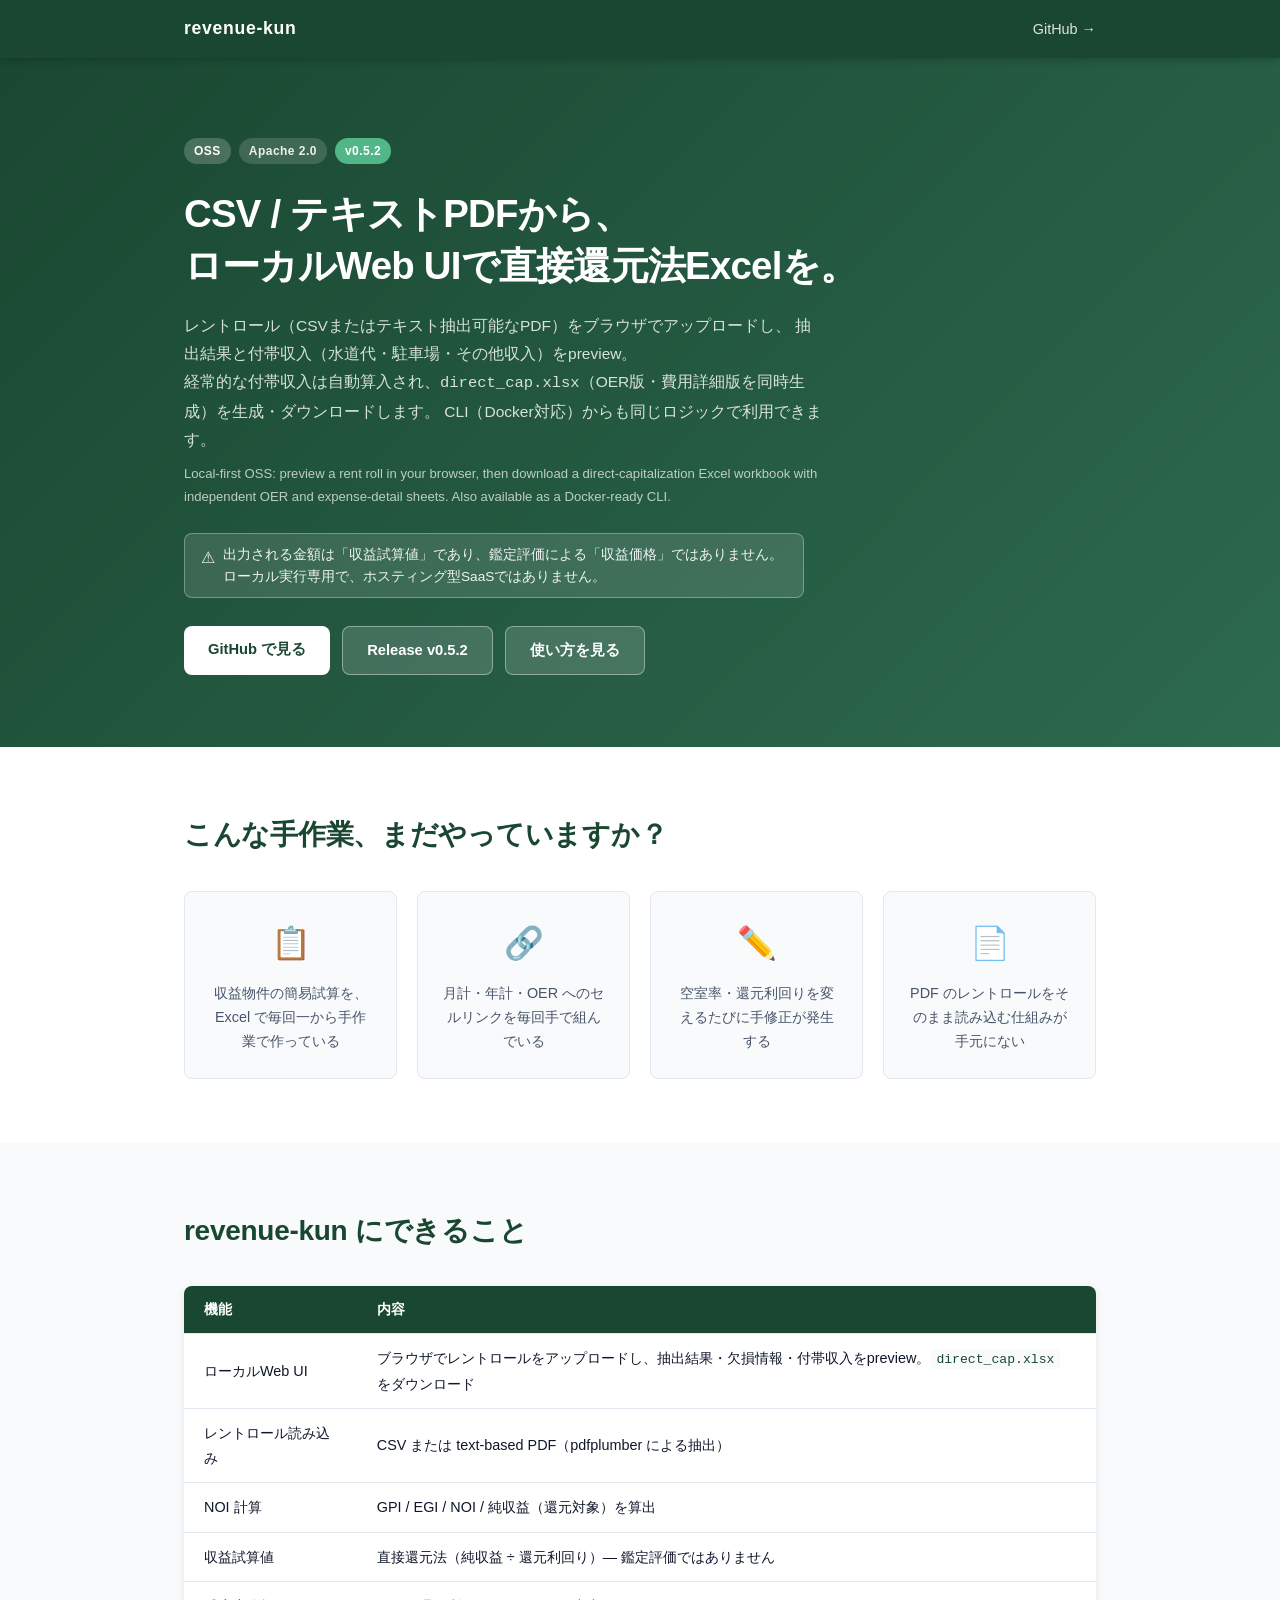
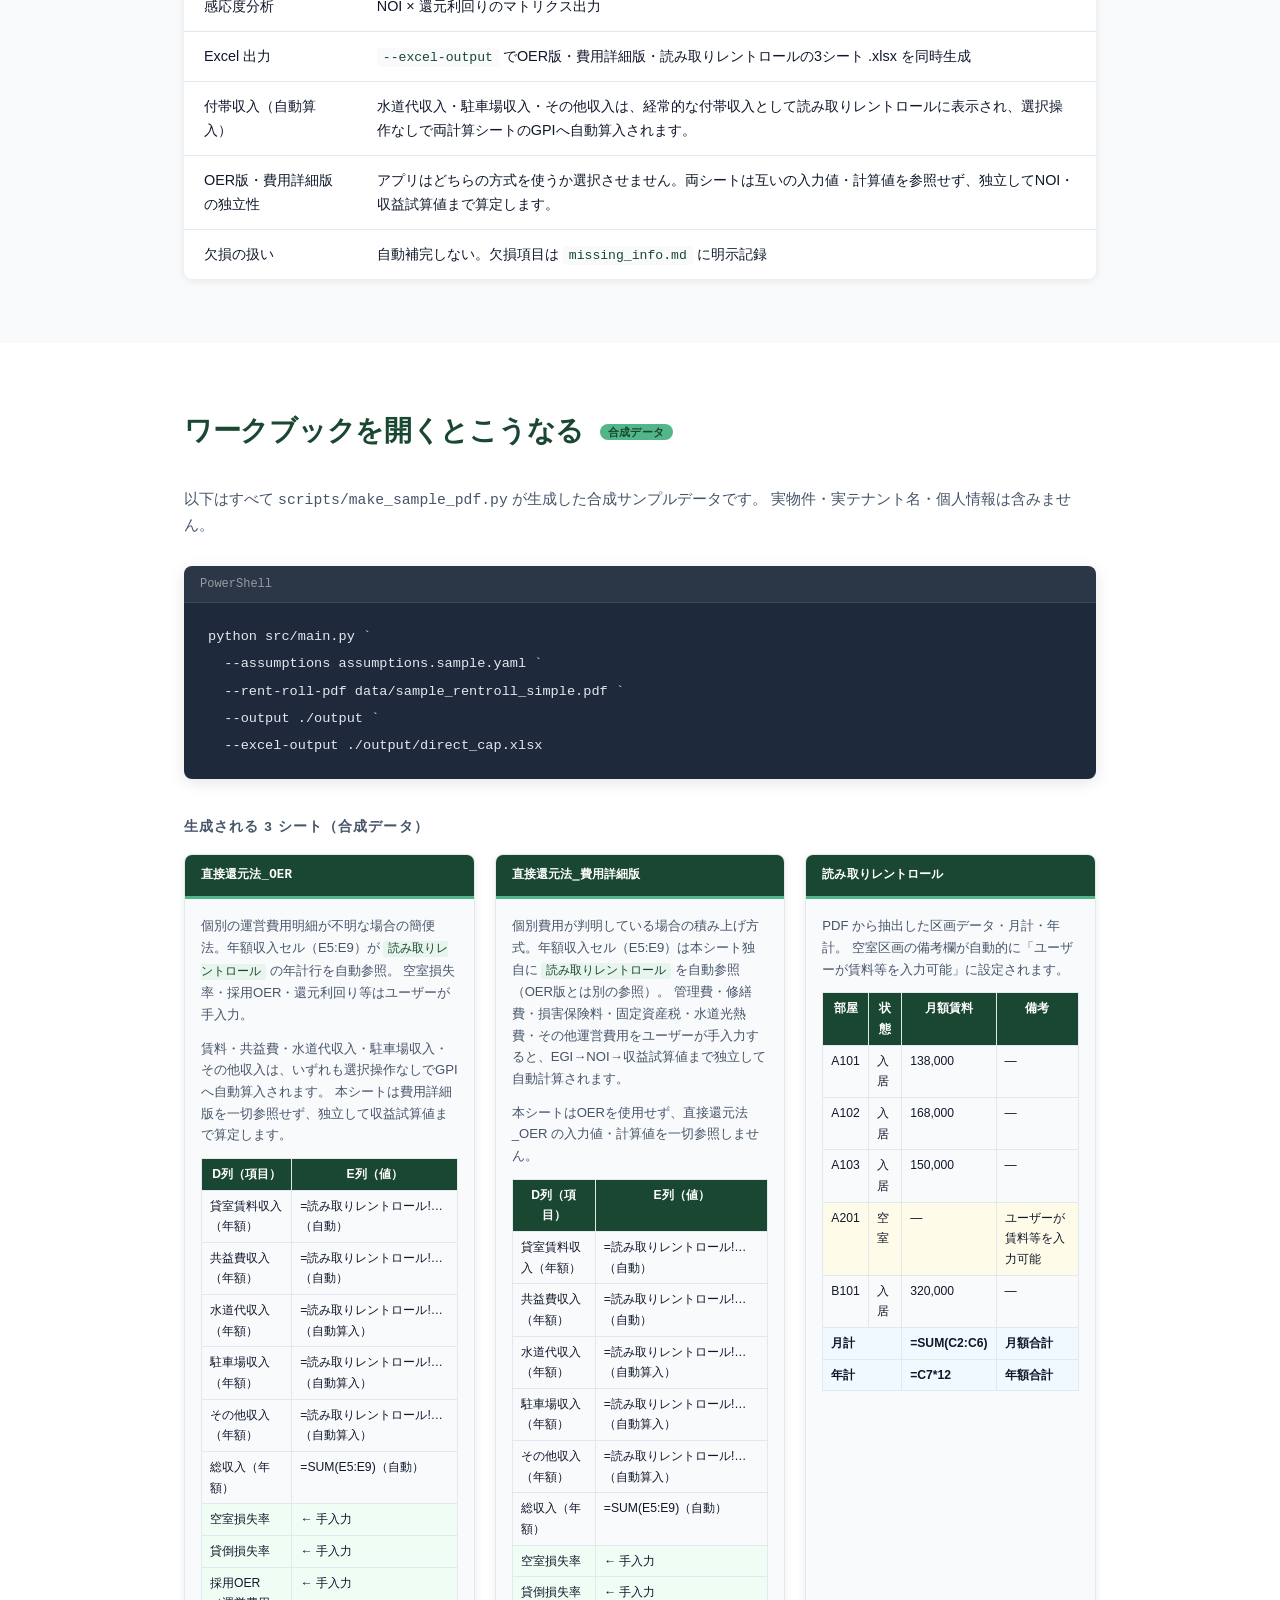
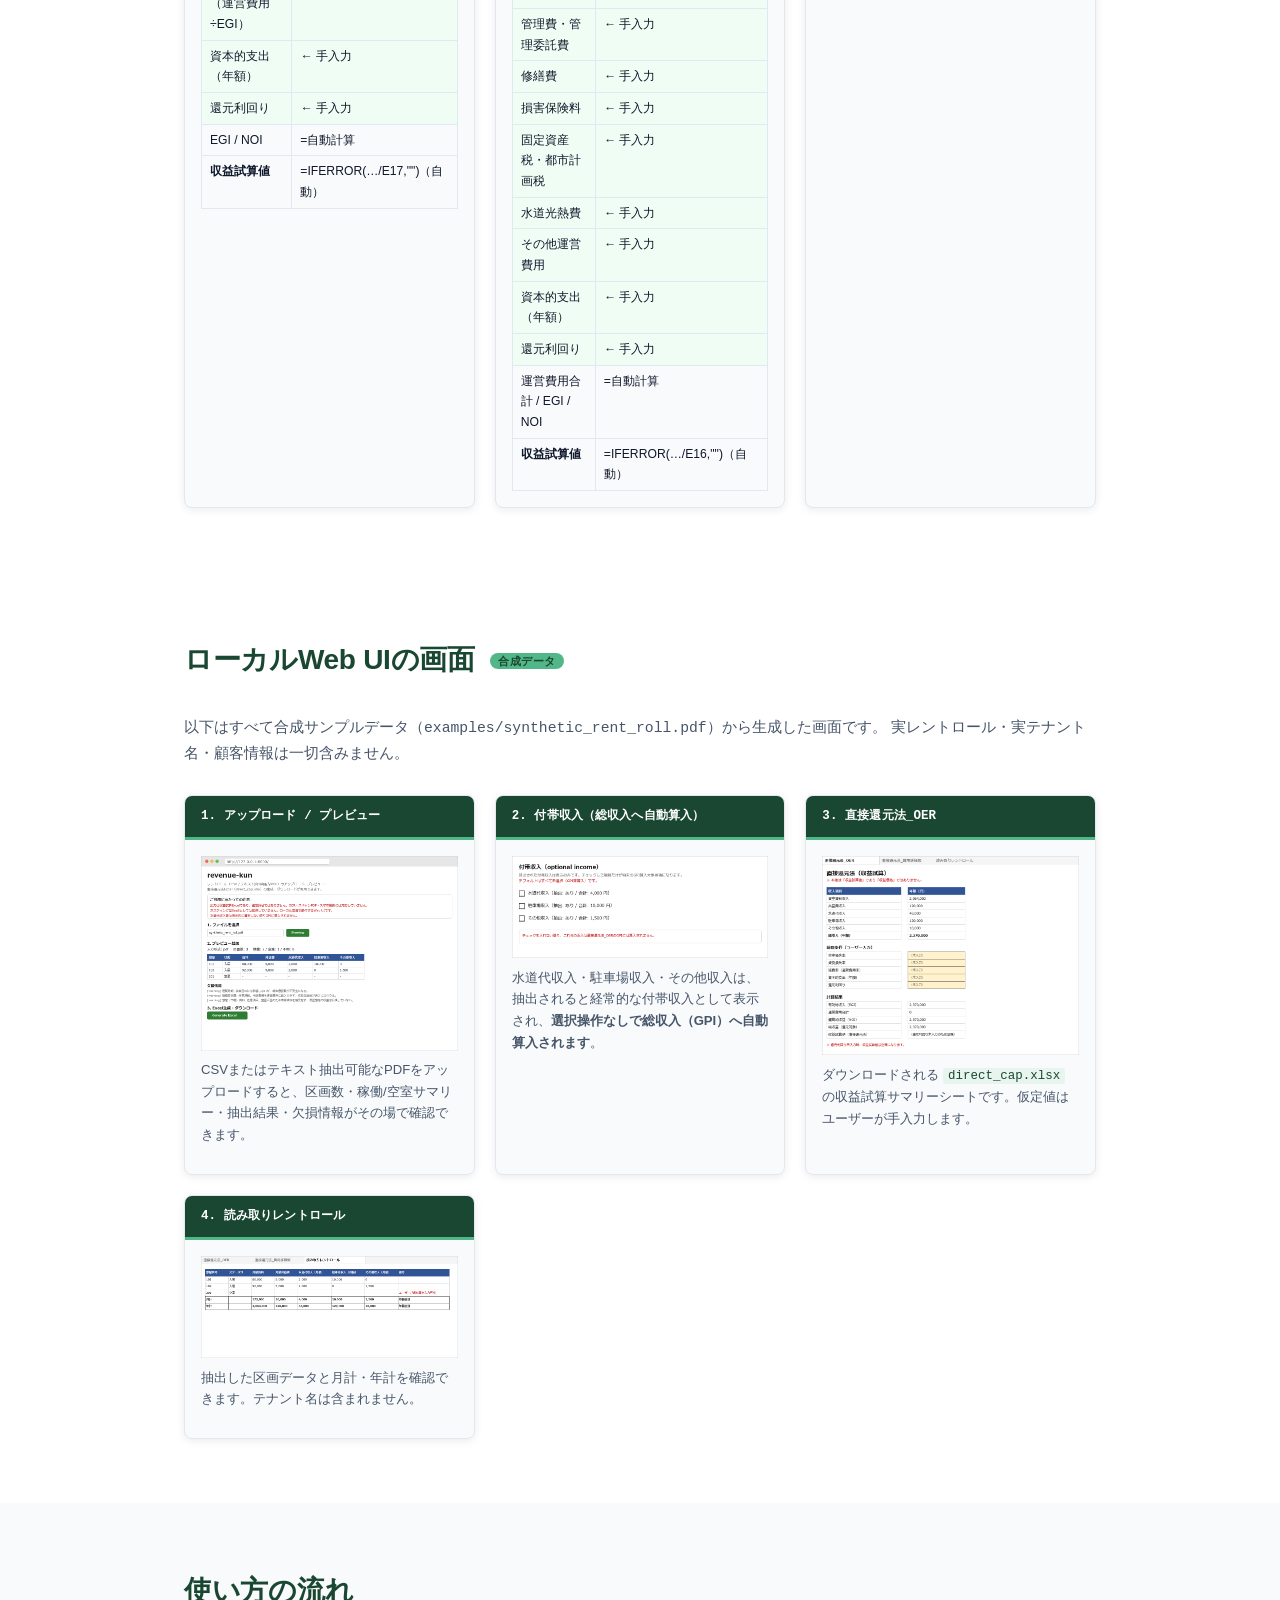
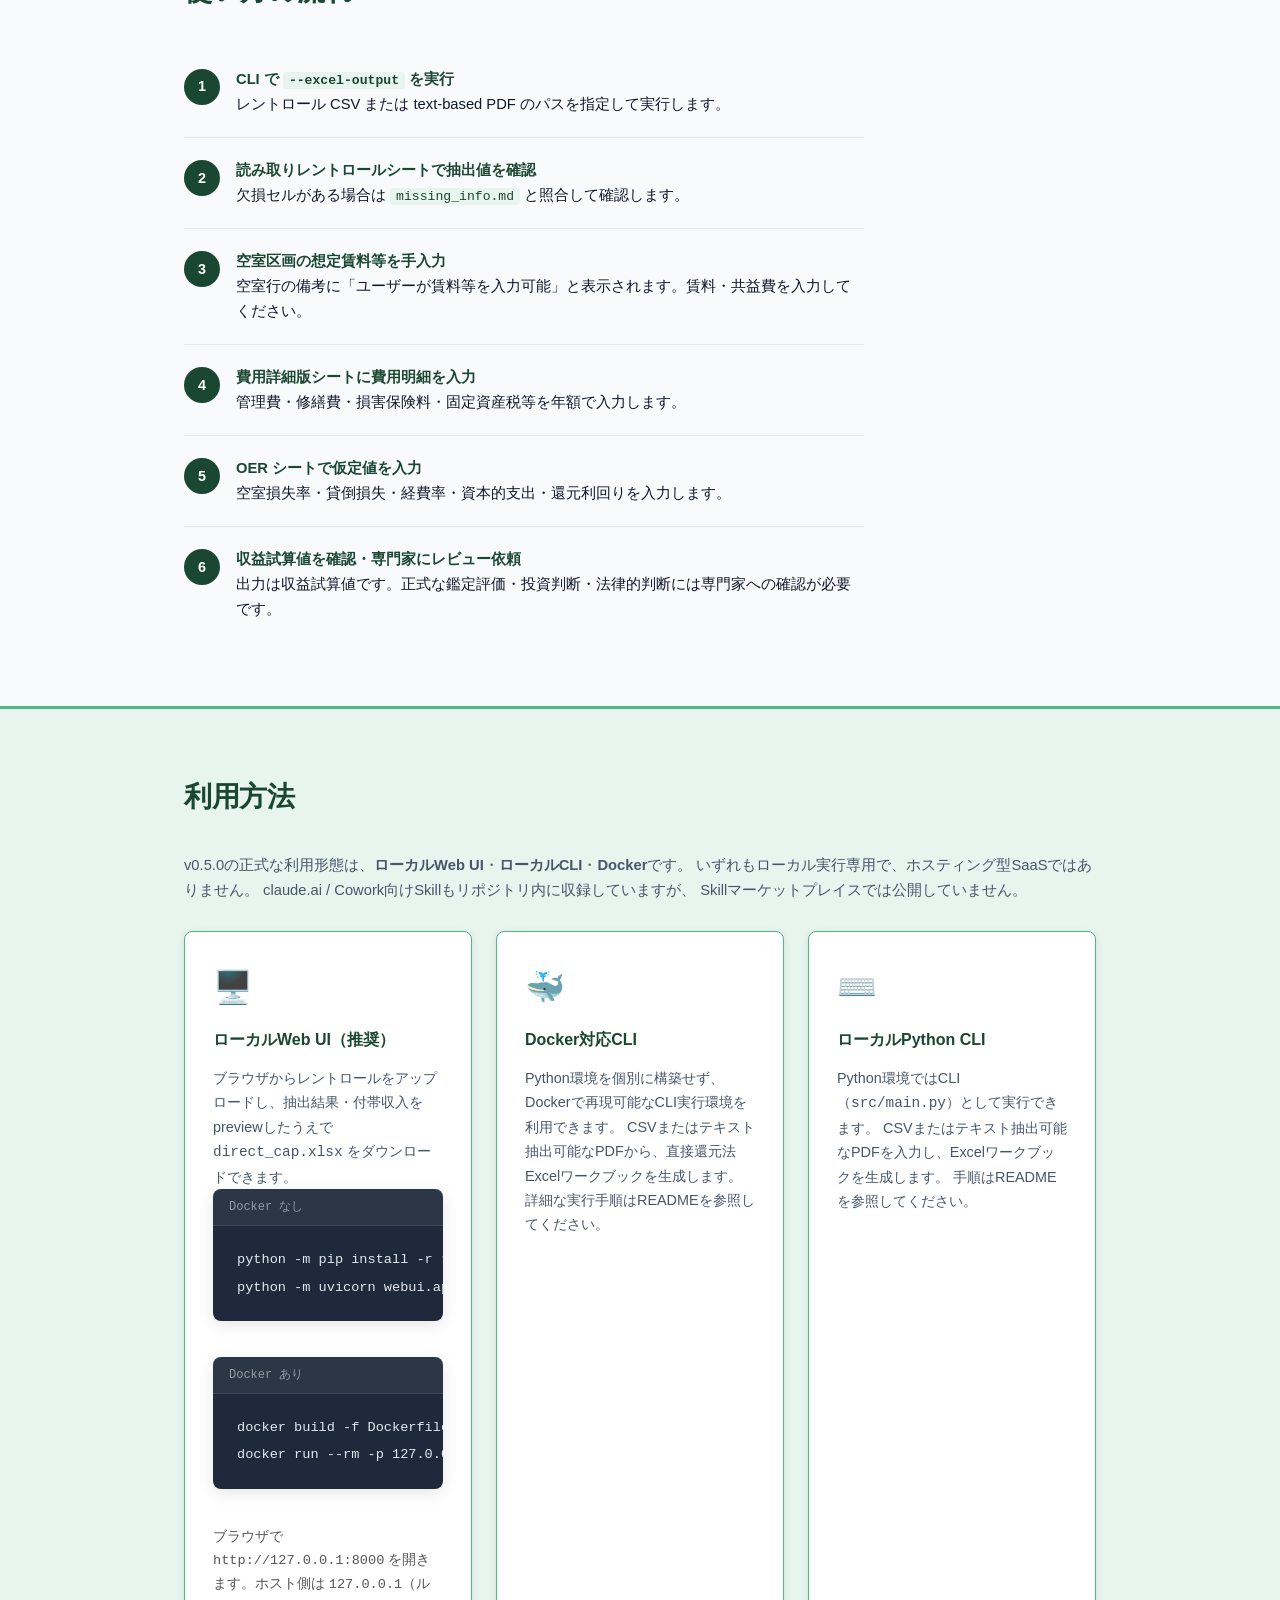
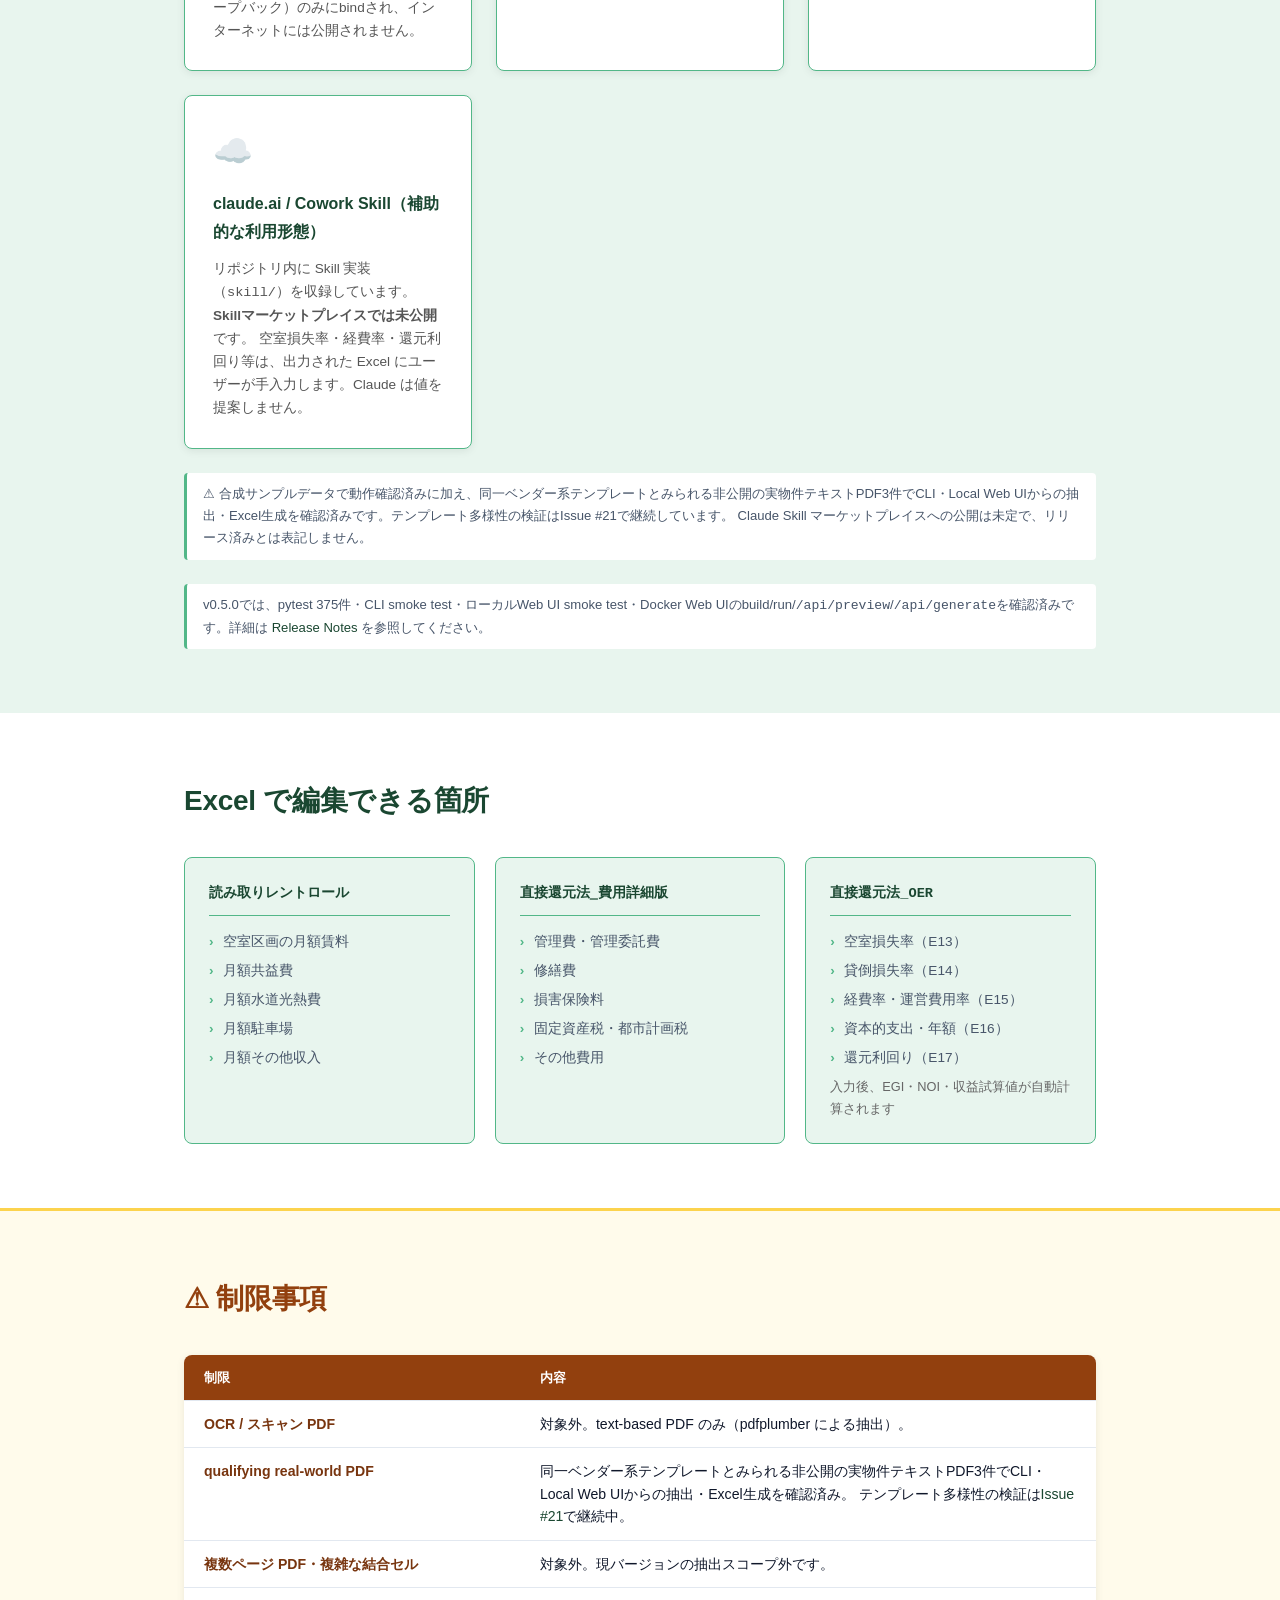
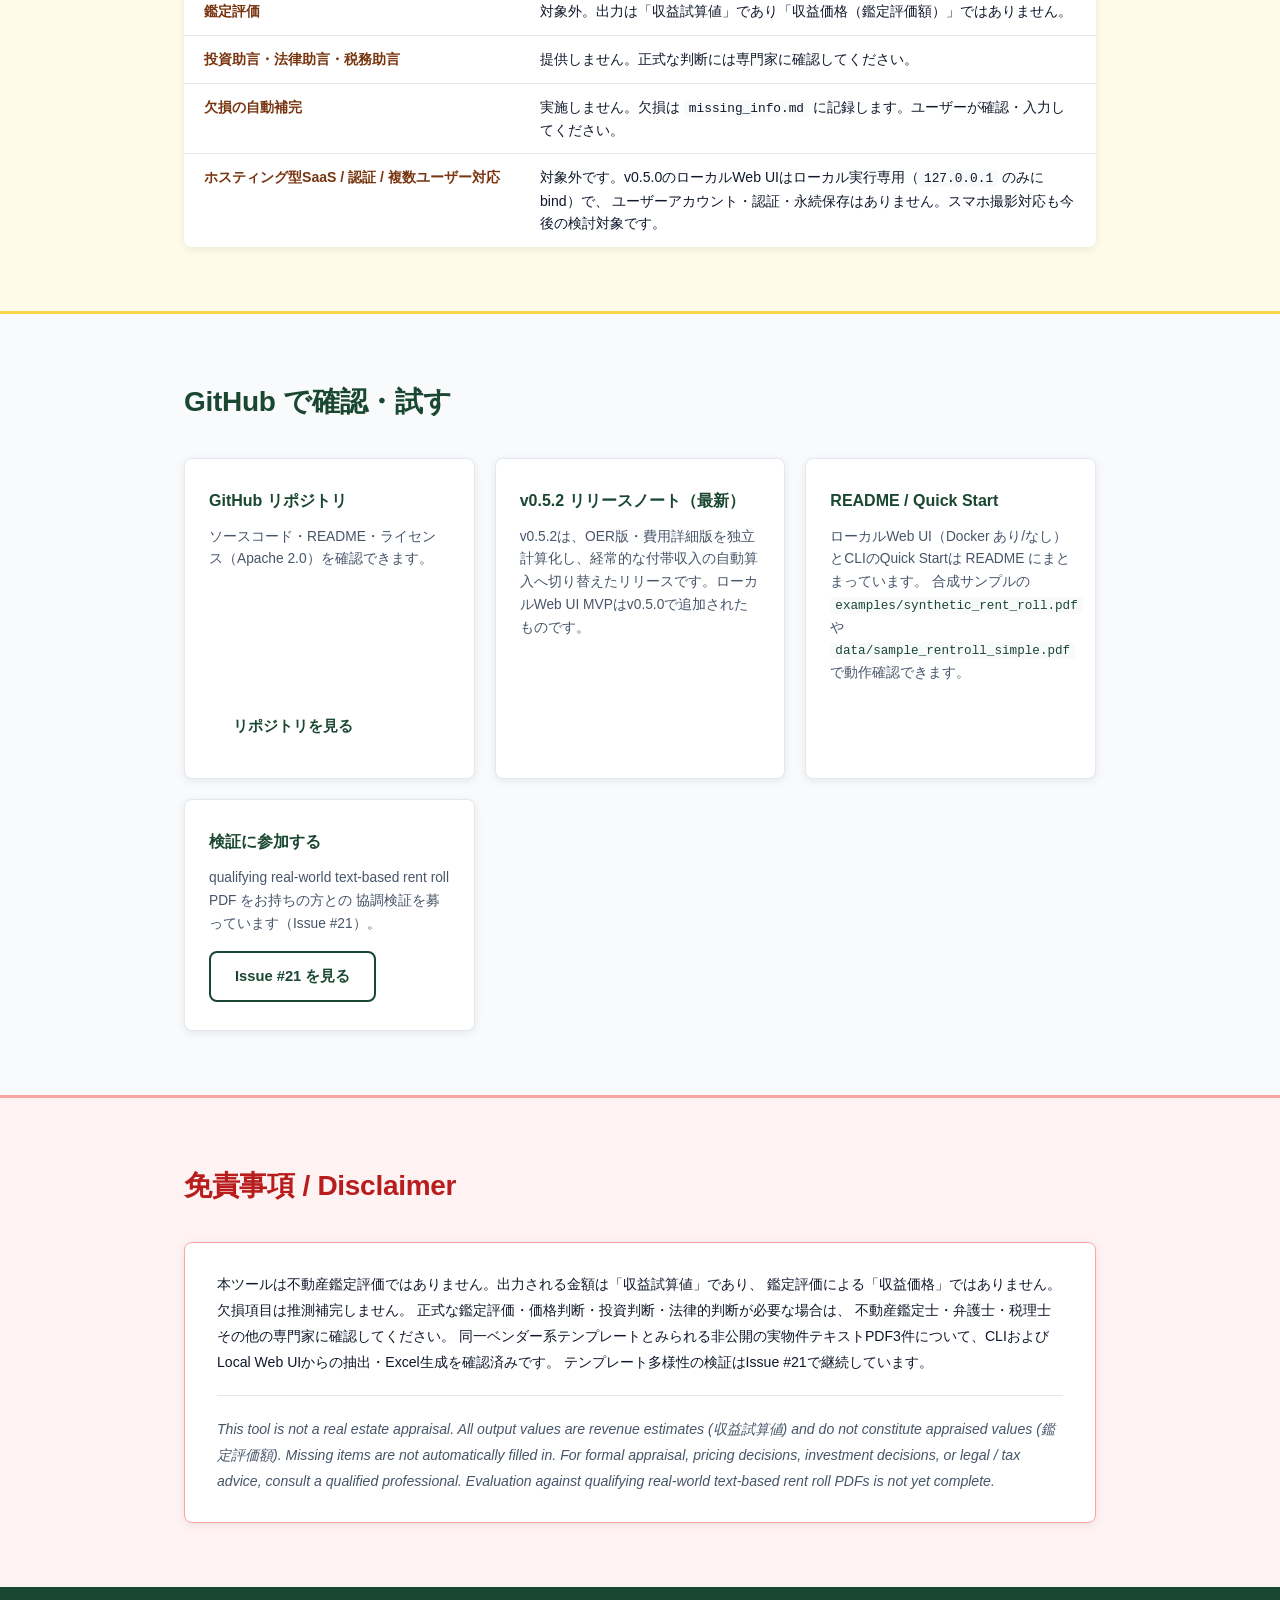
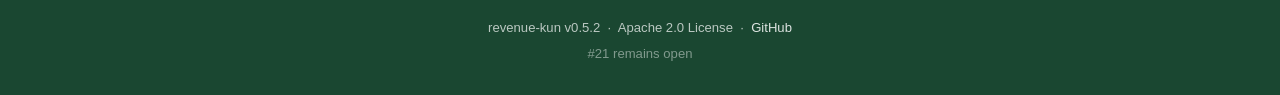
==== commit bb403d3d: "docs: align real-world PDF validation wording for v0.5.2 The previous wording read as if no real-wor" ====
--- a/docs/index.html
+++ b/docs/index.html
@@ -447,8 +447,7 @@
 
     </div>
     <p class="section-note">
-      ⚠ 合成サンプルデータで動作確認済み。qualifying real-world PDF の評価は未完了（Issue #21 open）。
-      実物件PDFはサンプル検証の範囲外であり、実務検証済みとは表記しません。
+      ⚠ 合成サンプルデータで動作確認済みに加え、同一ベンダー系テンプレートとみられる非公開の実物件テキストPDF3件でCLI・Local Web UIからの抽出・Excel生成を確認済みです。テンプレート多様性の検証はIssue #21で継続しています。
       Claude Skill マーケットプレイスへの公開は未定で、リリース済みとは表記しません。
     </p>
     <p class="section-note">
@@ -517,8 +516,8 @@
         <tr>
           <td>qualifying real-world PDF</td>
           <td>
-            評価未完了（<a href="https://github.com/signal-yield/revenue-kun/issues/21">Issue #21 open</a>）。
-            実務検証済みとは表記しません。
+            同一ベンダー系テンプレートとみられる非公開の実物件テキストPDF3件でCLI・Local Web UIからの抽出・Excel生成を確認済み。
+            テンプレート多様性の検証は<a href="https://github.com/signal-yield/revenue-kun/issues/21">Issue #21</a>で継続中。
           </td>
         </tr>
         <tr>
@@ -603,8 +602,8 @@
         鑑定評価による「収益価格」ではありません。欠損項目は推測補完しません。
         正式な鑑定評価・価格判断・投資判断・法律的判断が必要な場合は、
         不動産鑑定士・弁護士・税理士その他の専門家に確認してください。
-        qualifying real-world text-based rent roll PDF の評価は未完了です。
-        実務検証済みとは表記しません。
+        同一ベンダー系テンプレートとみられる非公開の実物件テキストPDF3件について、CLIおよびLocal Web UIからの抽出・Excel生成を確認済みです。
+        テンプレート多様性の検証はIssue #21で継続しています。
       </p>
       <hr />
       <p>
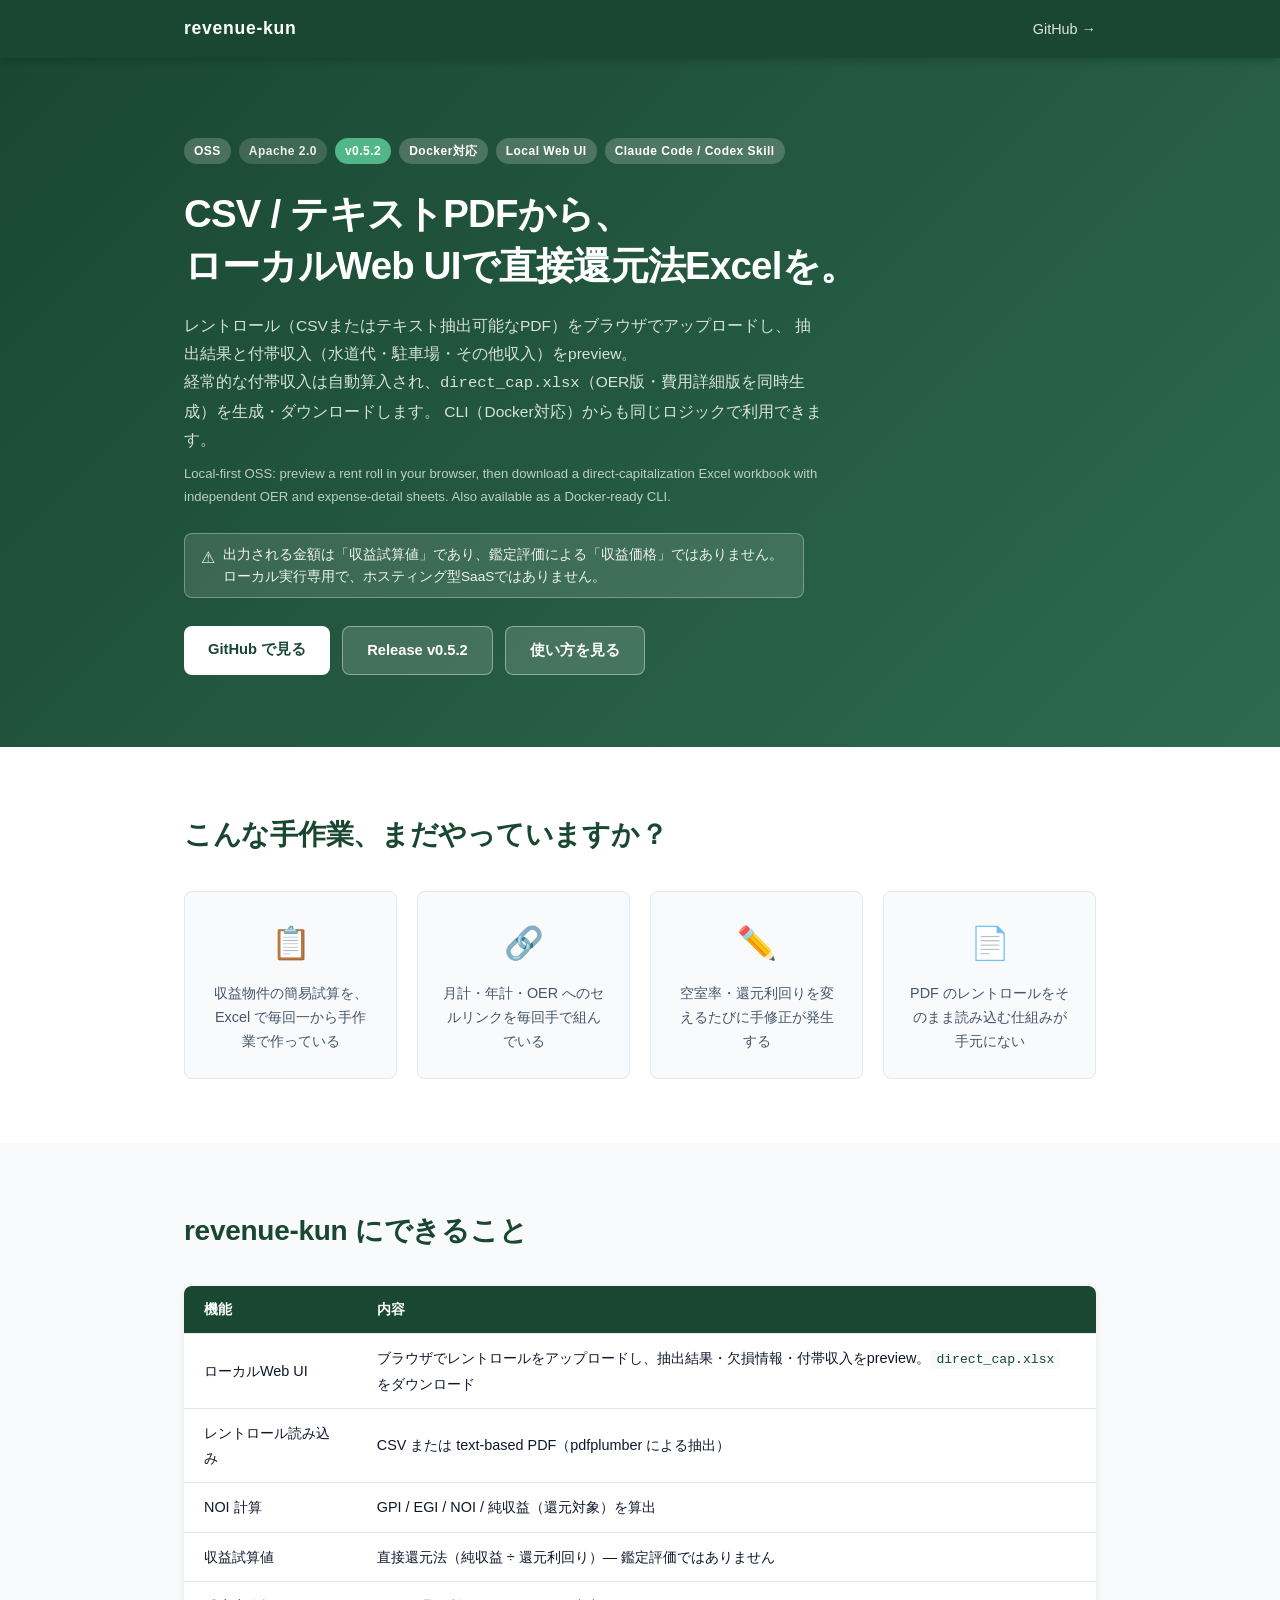
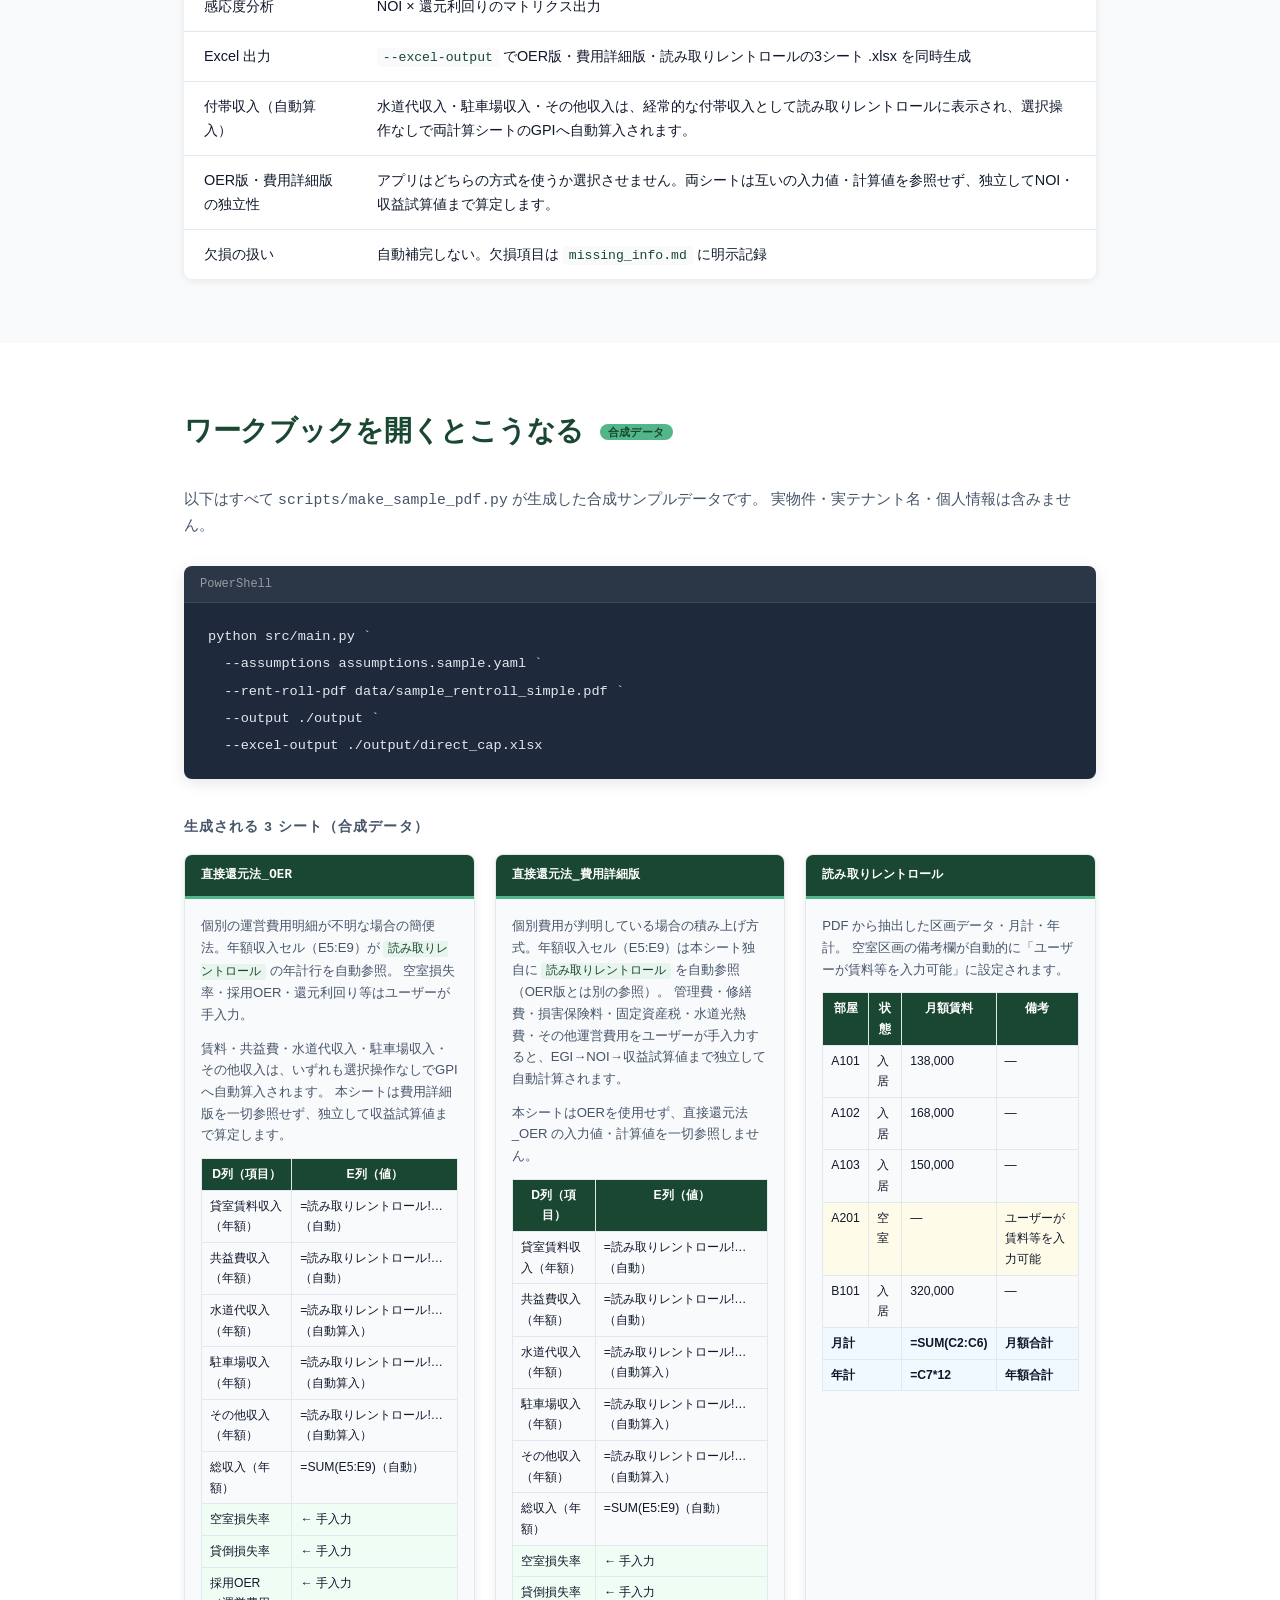
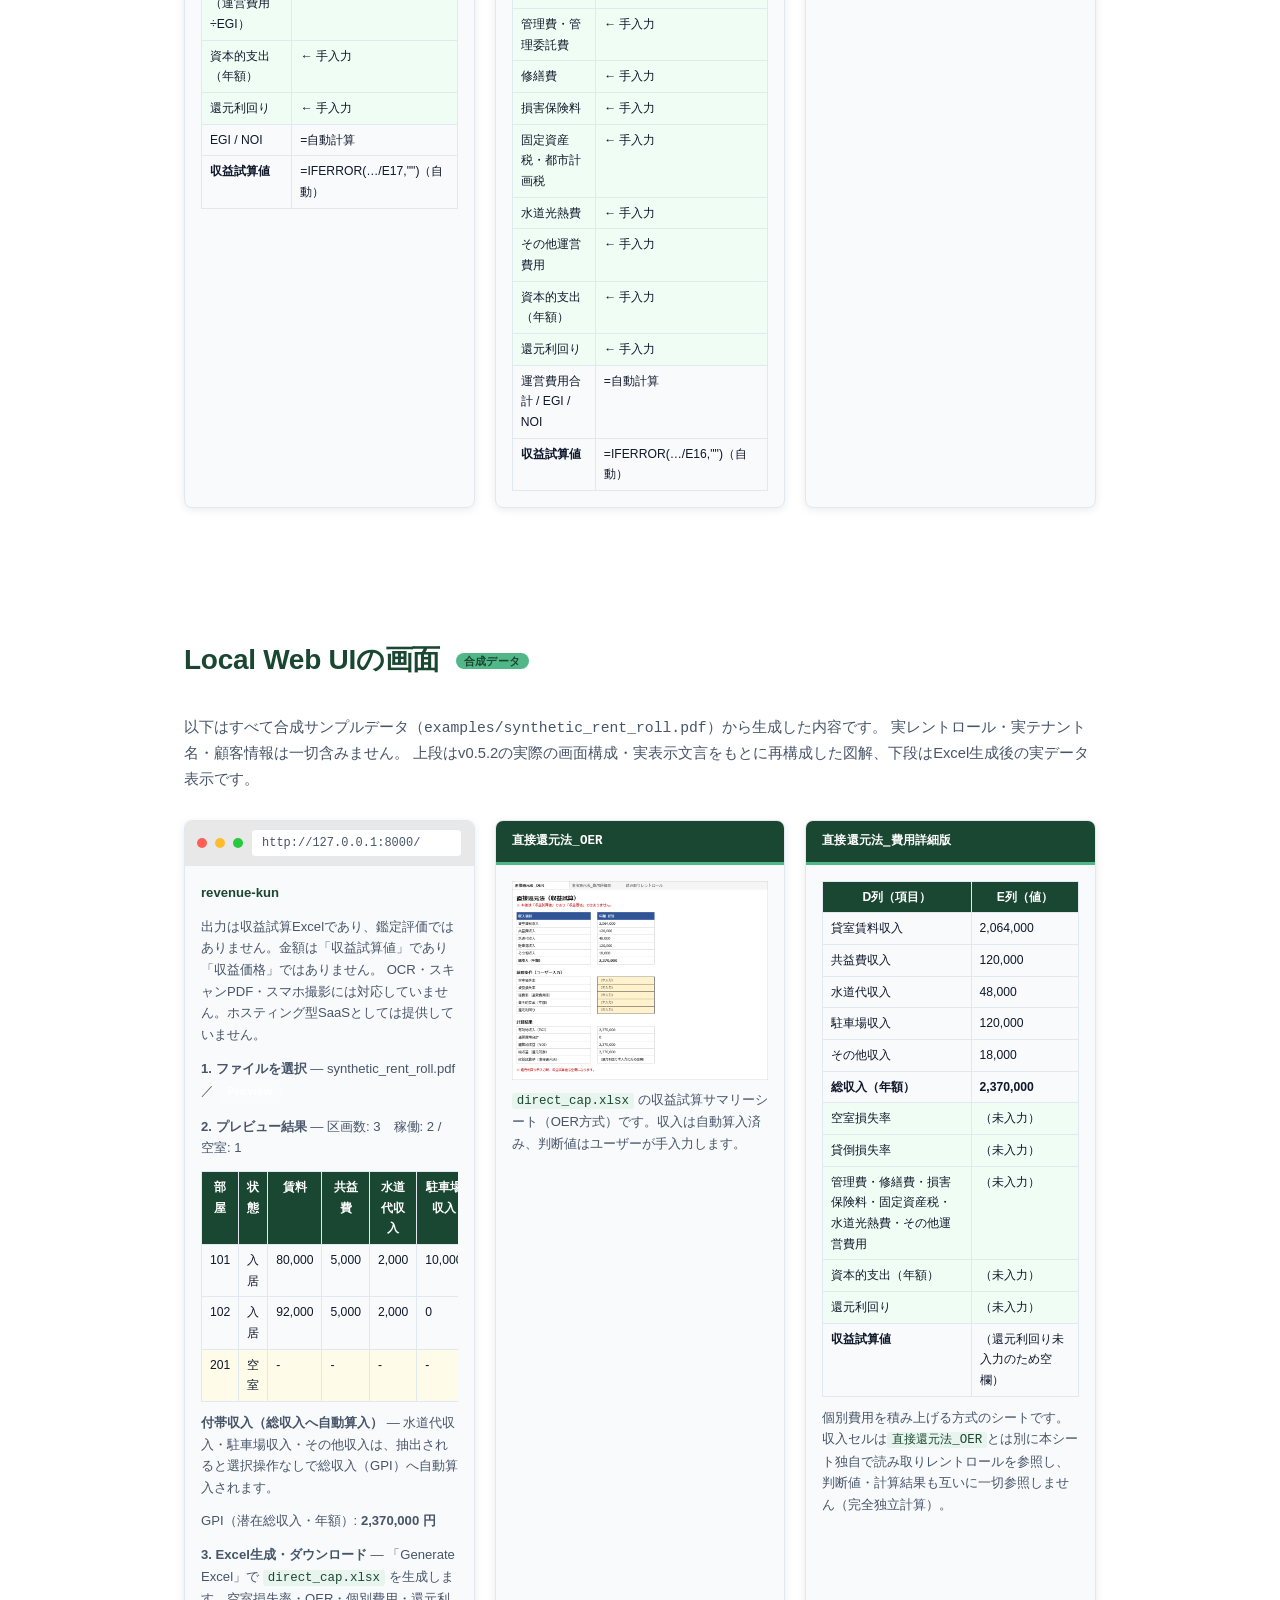
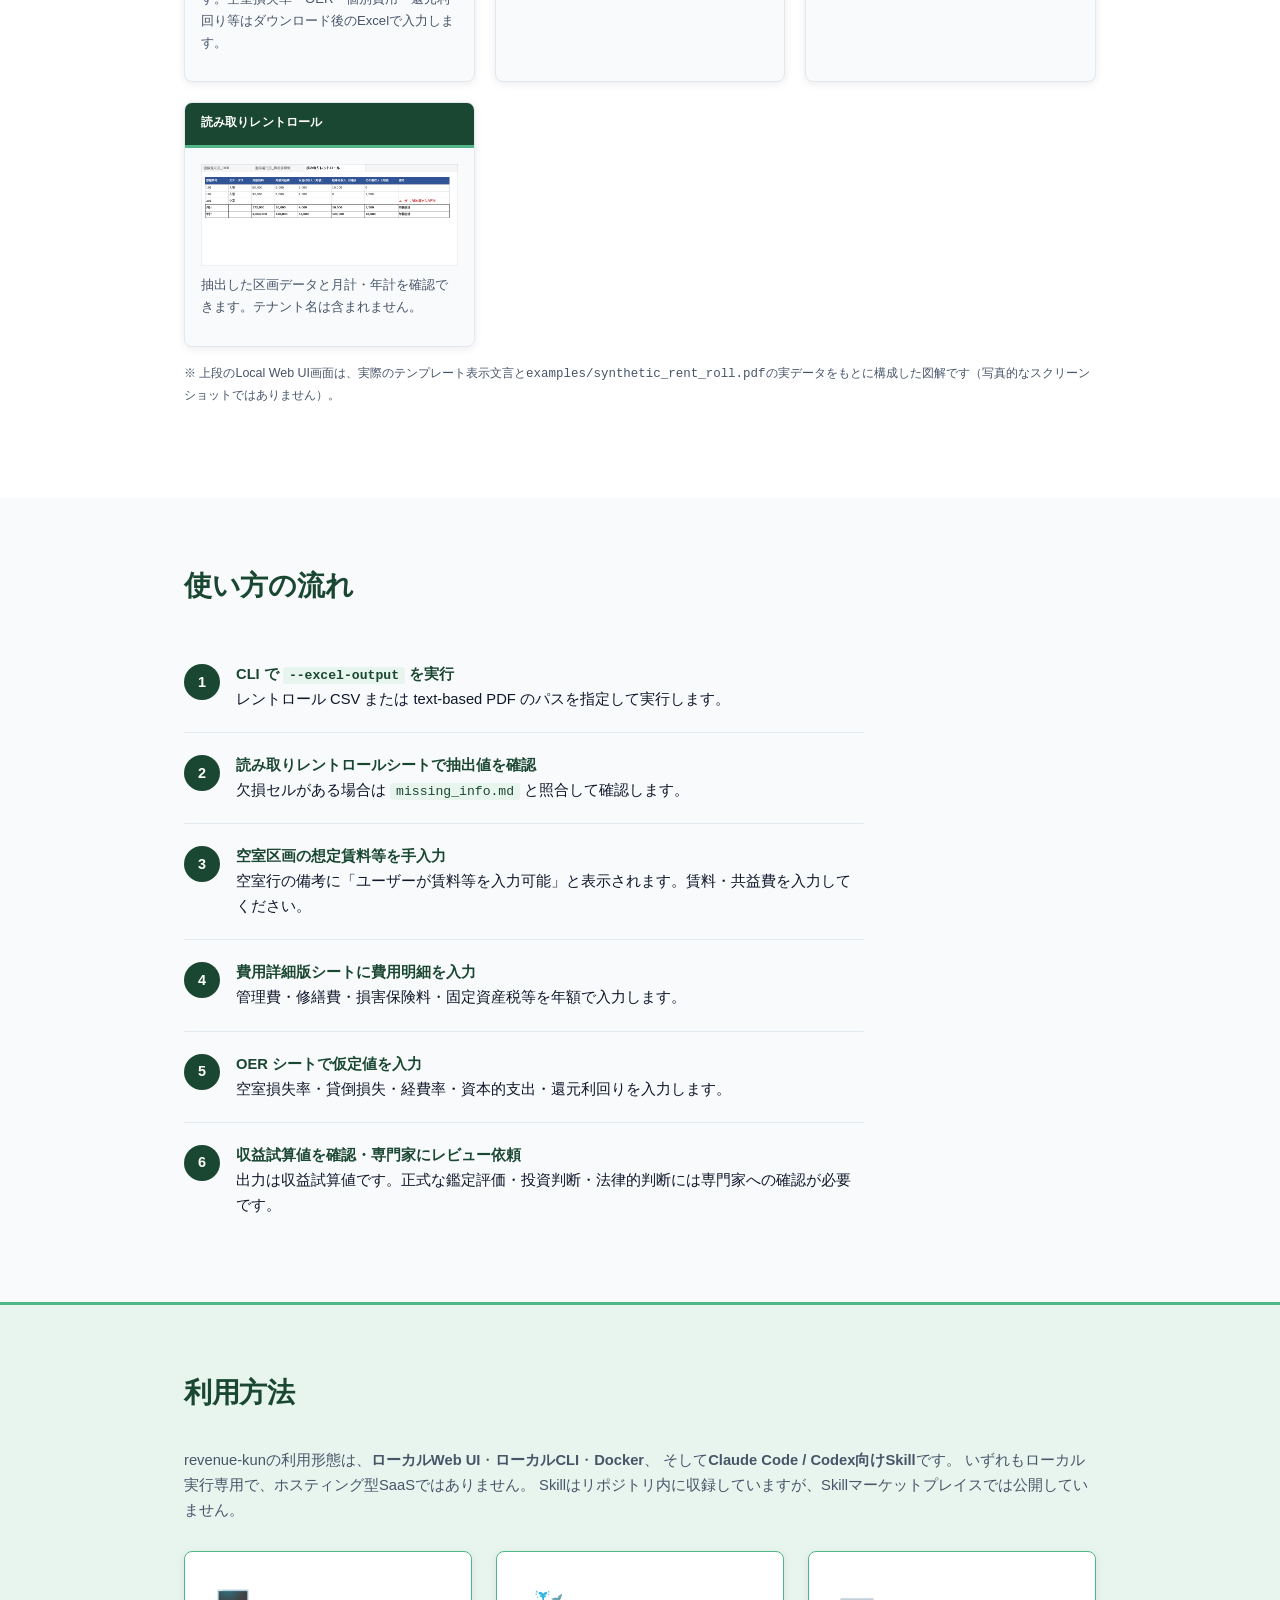
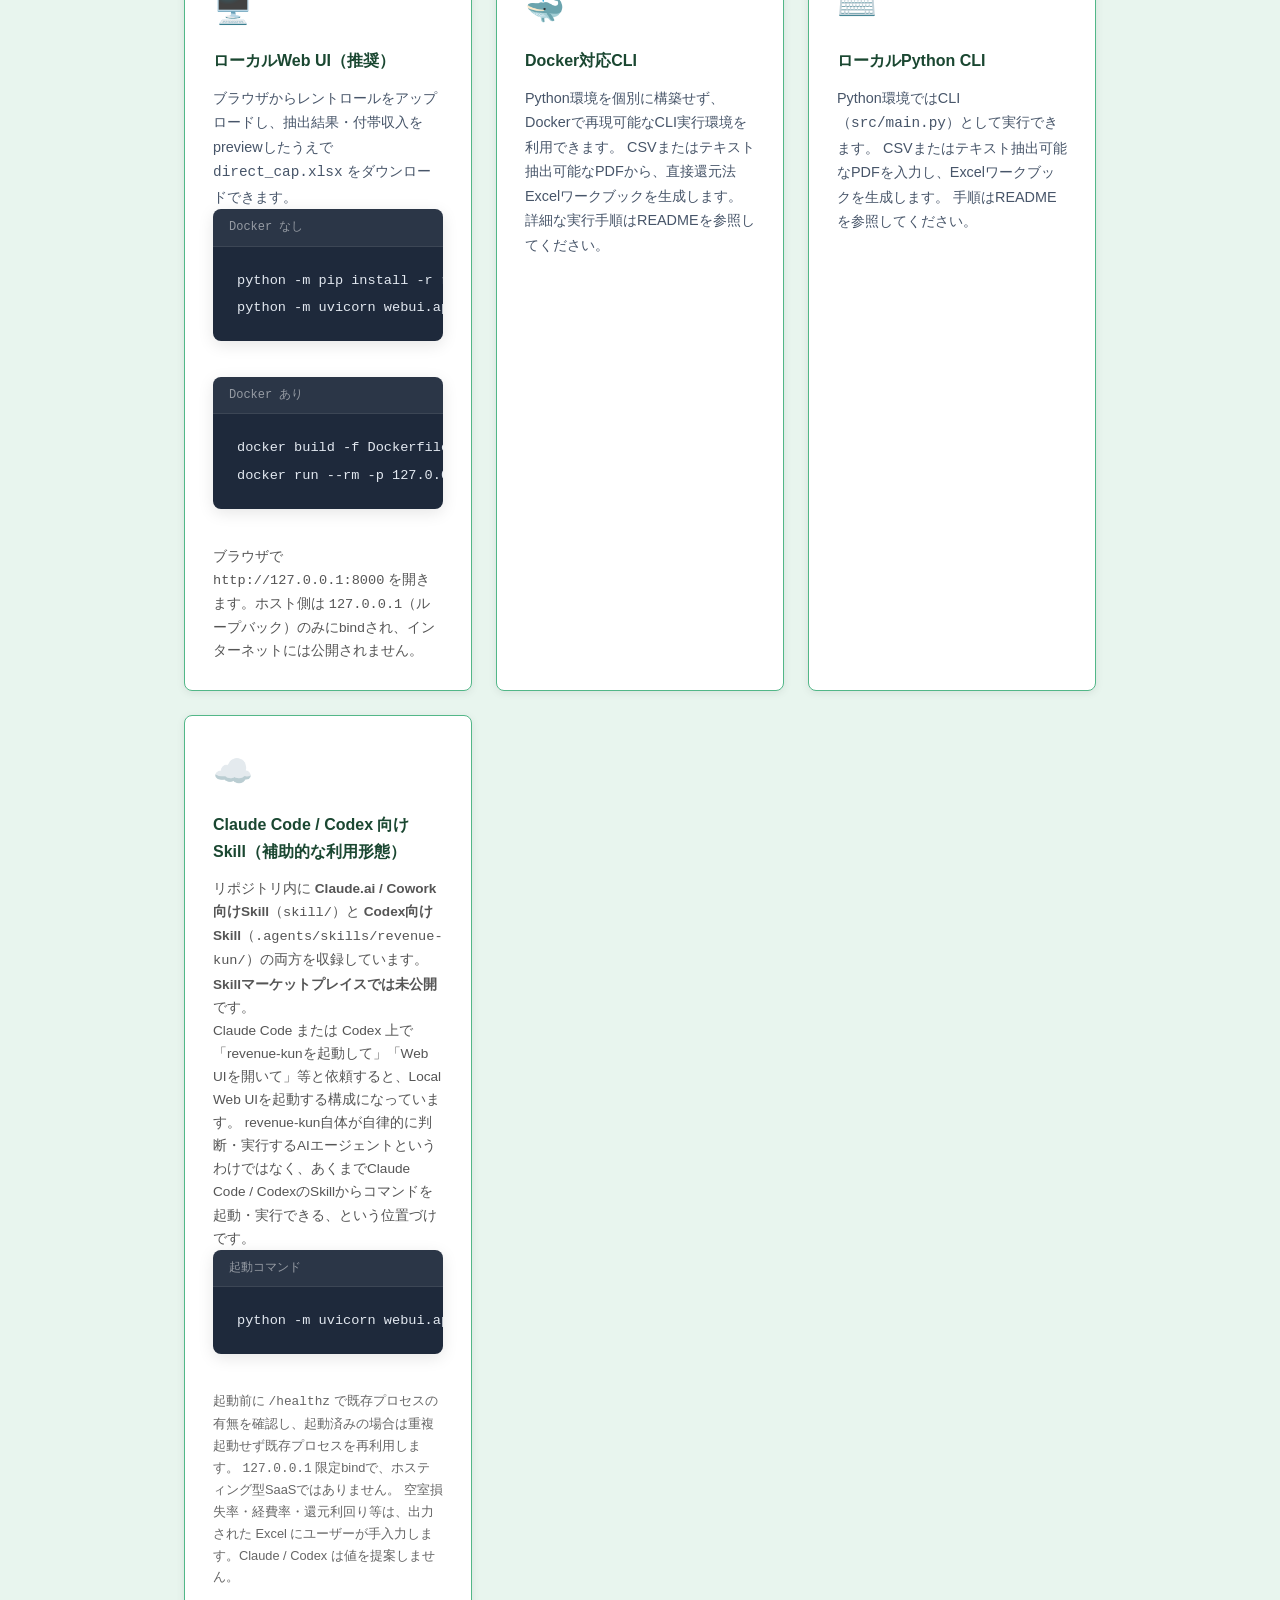
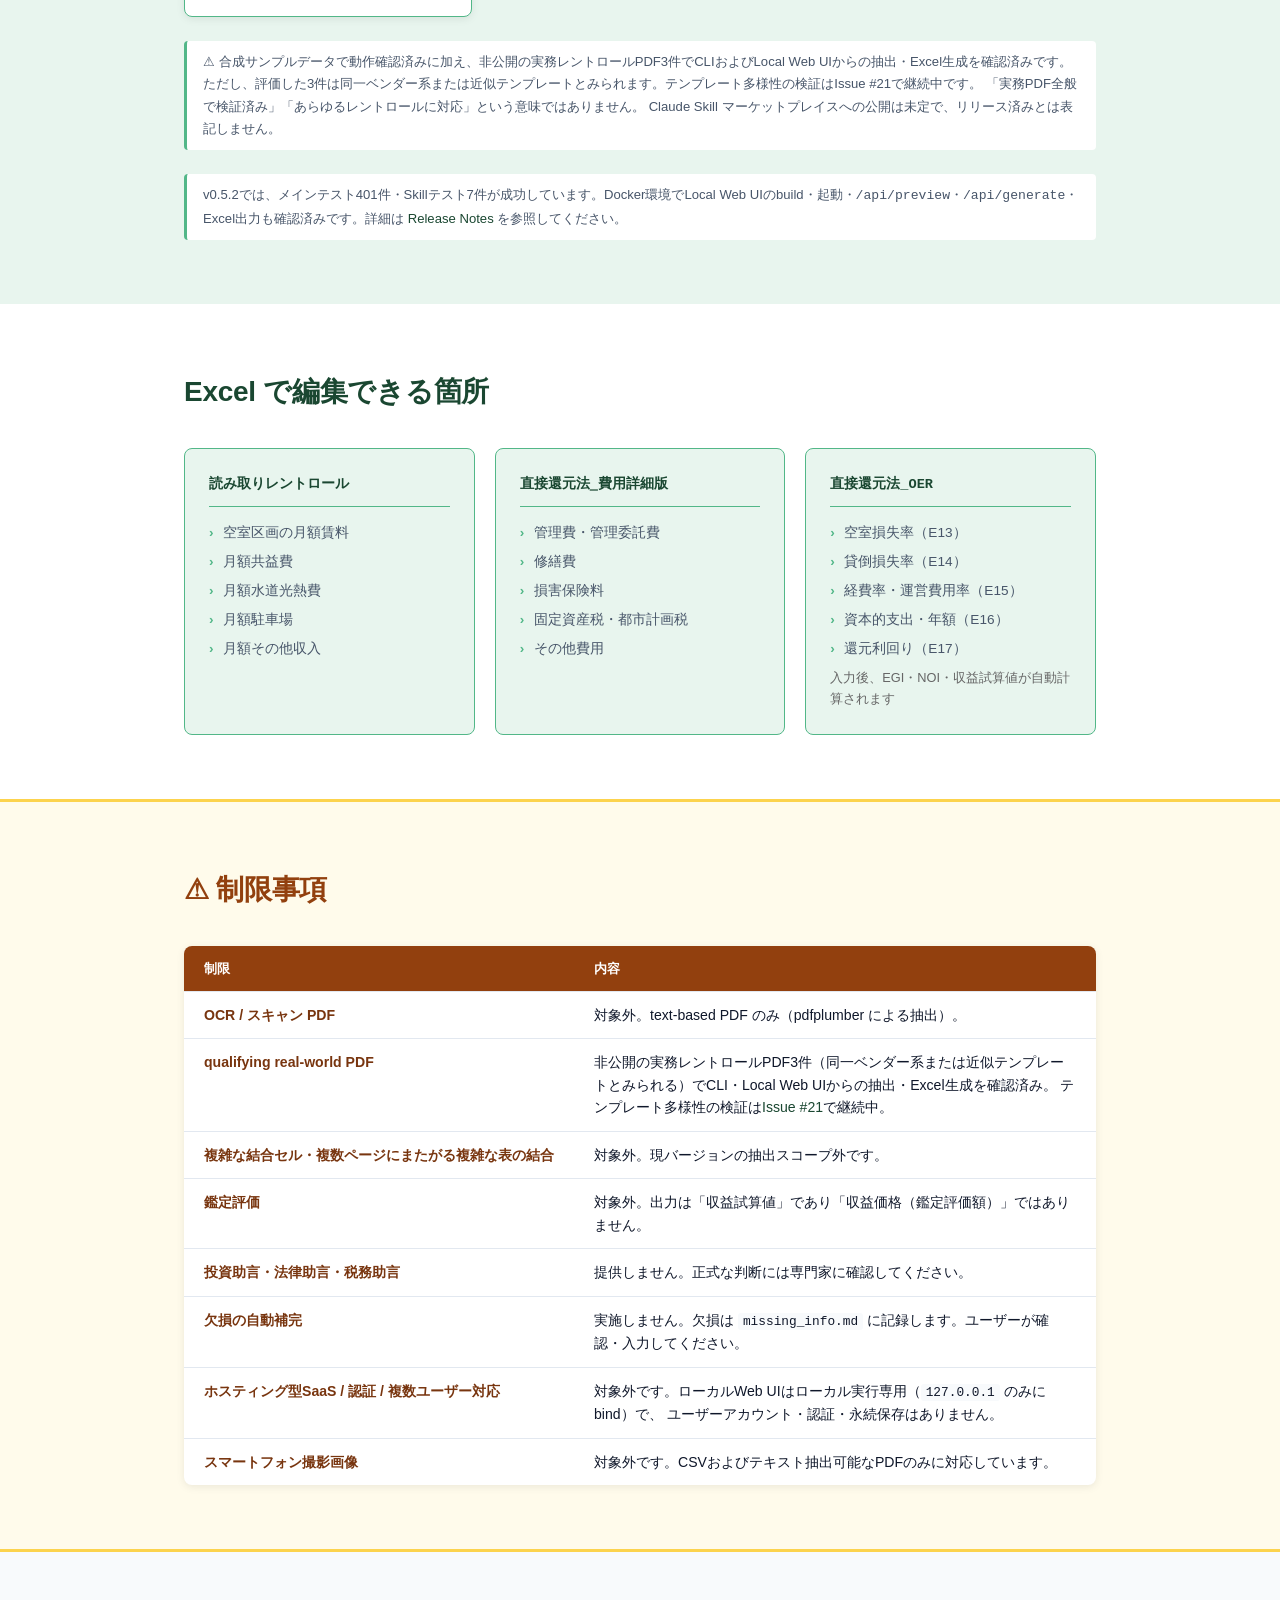
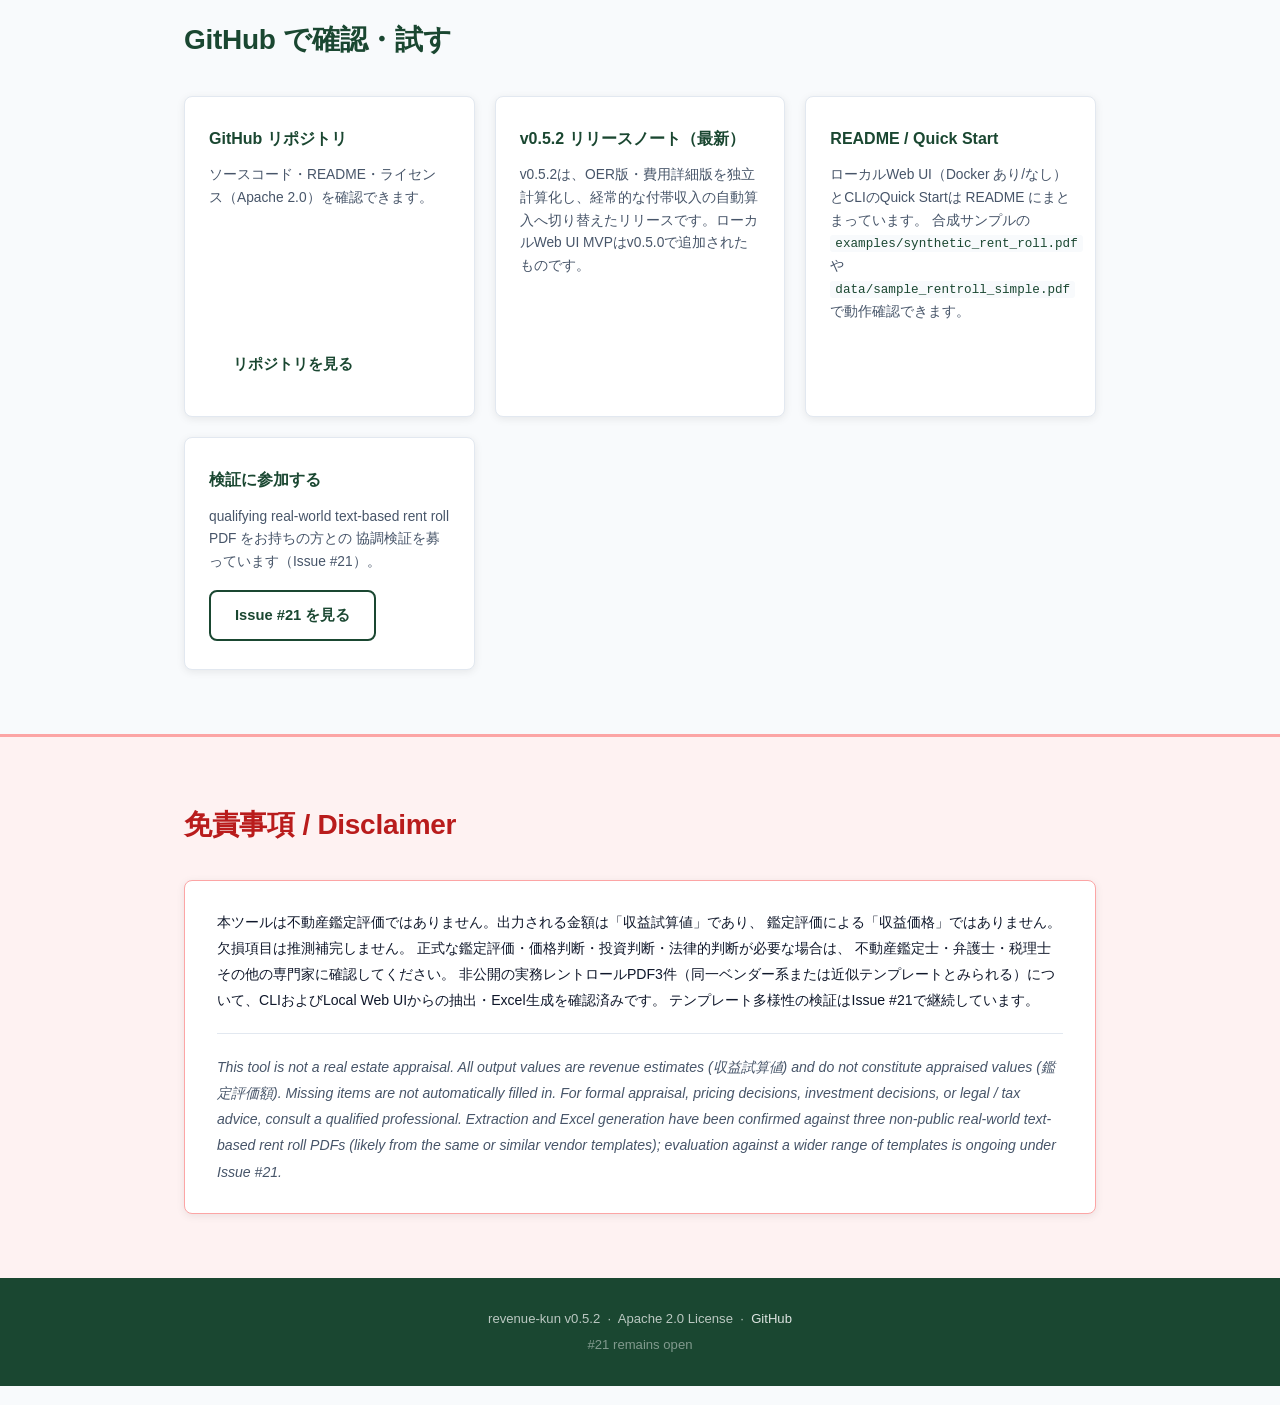
==== commit 5d241ee5: "docs(lp): update site for revenue-kun v0.5.2 Co-Authored-By: Claude Sonnet 5 <noreply@anthropic.com>" ====
--- a/docs/index.html
+++ b/docs/index.html
@@ -3,21 +3,39 @@
 <head>
   <meta charset="UTF-8" />
   <meta name="viewport" content="width=device-width, initial-scale=1.0" />
-  <title>revenue-kun — レントロールPDF/CSVからローカルWeb UIで直接還元法Excelを生成するOSS</title>
+  <title>revenue-kun v0.5.2 — レントロールPDF/CSVから直接還元法Excelを生成するOSS（Local Web UI / Docker / Claude Code・Codex Skill）</title>
   <meta
     name="description"
-    content="revenue-kun v0.5.2は、レントロールCSVまたはテキスト抽出可能なPDFから、ローカルWeb UI（またはDocker対応CLI）で直接還元法の収益試算Excelワークブック（direct_cap.xlsx）を生成するlocal-firstなOSSです。"
+    content="revenue-kun v0.5.2は、不動産のレントロール（CSVまたはテキスト抽出可能なPDF）から直接還元法の収益試算Excel（direct_cap.xlsx）を生成するOSSです。Local Web UI・Docker対応CLI・Claude Code/Codex向けSkillから利用できます。Apache License 2.0。"
   />
   <meta
     property="og:title"
-    content="revenue-kun v0.5.2 — OER版・費用詳細版の独立計算化"
+    content="revenue-kun v0.5.2 — レントロールから収益試算Excelを生成するOSS"
   />
   <meta
     property="og:description"
-    content="レントロールPDF/CSVをローカルWeb UIでpreviewし、経常的な付帯収入を自動算入したうえでdirect_cap.xlsx（OER版・費用詳細版を同時生成）を生成・ダウンロード。CLI/Docker対応も継続。"
+    content="レントロールPDF/CSVをLocal Web UIでpreviewし、経常的な付帯収入を自動算入したうえでdirect_cap.xlsx（OER版・費用詳細版を同時生成）を生成・ダウンロード。CLI/Docker対応、Claude Code・Codex向けSkillにも対応。"
   />
   <meta property="og:type" content="website" />
+  <meta property="og:url" content="https://signal-yield.github.io/revenue-kun/" />
+  <meta property="og:image" content="https://signal-yield.github.io/revenue-kun/assets/screenshots/workbook-oer.png" />
+  <meta name="twitter:card" content="summary_large_image" />
+  <link rel="canonical" href="https://signal-yield.github.io/revenue-kun/" />
   <link rel="stylesheet" href="style.css" />
+  <script type="application/ld+json">
+  {
+    "@context": "https://schema.org",
+    "@type": "SoftwareApplication",
+    "name": "revenue-kun（収益還元クン）",
+    "softwareVersion": "0.5.2",
+    "applicationCategory": "BusinessApplication",
+    "operatingSystem": "Windows, macOS, Linux",
+    "description": "不動産のレントロール（CSVまたはテキスト抽出可能なPDF）から、直接還元法による収益試算Excel（direct_cap.xlsx）を生成するOSS。Local Web UI・Docker対応CLI・Claude Code/Codex向けSkillから利用可能。鑑定評価ではなく収益試算値を出力する。",
+    "license": "https://www.apache.org/licenses/LICENSE-2.0",
+    "url": "https://signal-yield.github.io/revenue-kun/",
+    "codeRepository": "https://github.com/signal-yield/revenue-kun"
+  }
+  </script>
 </head>
 <body>
 
@@ -38,6 +56,9 @@
       <span class="badge badge-oss">OSS</span>
       <span class="badge badge-license">Apache 2.0</span>
       <span class="badge badge-version">v0.5.2</span>
+      <span class="badge badge-oss">Docker対応</span>
+      <span class="badge badge-oss">Local Web UI</span>
+      <span class="badge badge-oss">Claude Code / Codex Skill</span>
     </div>
     <h1 class="hero-headline">
       CSV / テキストPDFから、<br>
@@ -270,54 +291,88 @@
   </div>
 </section>
 
-<!-- ━━━━━━━━━━━━━━━ Section 4b: Screenshots ━━━━━━━━━━━━━━━━━━ -->
-<section class="section section-demo">
-  <div class="container">
-    <h2>ローカルWeb UIの画面 <span class="label-synth">合成データ</span></h2>
+<!-- ━━━━━━━━━━━━━━━ Section 4b: Local Web UI / Screenshots ━━━━━━━━━━━━━━━━━━ -->
+<section class="section section-demo" id="webui">
+  <div class="container">
+    <h2>Local Web UIの画面 <span class="label-synth">合成データ</span></h2>
     <p class="section-sub">
-      以下はすべて合成サンプルデータ（<code>examples/synthetic_rent_roll.pdf</code>）から生成した画面です。
+      以下はすべて合成サンプルデータ（<code>examples/synthetic_rent_roll.pdf</code>）から生成した内容です。
       実レントロール・実テナント名・顧客情報は一切含みません。
+      上段はv0.5.2の実際の画面構成・実表示文言をもとに再構成した図解、下段はExcel生成後の実データ表示です。
     </p>
 
     <div class="sheet-cards">
       <div class="sheet-card">
-        <div class="sheet-tab">1. アップロード / プレビュー</div>
+        <div class="browser-chrome">
+          <span class="dot dot-r"></span><span class="dot dot-y"></span><span class="dot dot-g"></span>
+          <span class="url-bar">http://127.0.0.1:8000/</span>
+        </div>
         <div class="sheet-body">
-          <img src="assets/screenshots/webui-preview.png"
-               alt="ローカルWeb UIで合成レントロールをプレビューした画面（区画数・稼働/空室サマリー・抽出テーブル・欠損情報を表示）"
+          <p class="sheet-desc" style="font-weight:600;color:var(--c-primary);">revenue-kun</p>
+          <p class="sheet-desc">
+            出力は収益試算Excelであり、鑑定評価ではありません。金額は「収益試算値」であり「収益価格」ではありません。
+            OCR・スキャンPDF・スマホ撮影には対応していません。ホスティング型SaaSとしては提供していません。
+          </p>
+          <p class="sheet-desc"><strong>1. ファイルを選択</strong> — synthetic_rent_roll.pdf ／ <span class="badge badge-oss" style="font-size:0.7rem;">Preview</span></p>
+          <p class="sheet-desc"><strong>2. プレビュー結果</strong> — 区画数: 3　稼働: 2 / 空室: 1</p>
+          <div class="table-scroll">
+          <table class="mini-sheet">
+            <thead>
+              <tr><th>部屋</th><th>状態</th><th>賃料</th><th>共益費</th><th>水道代収入</th><th>駐車場収入</th><th>その他収入</th></tr>
+            </thead>
+            <tbody>
+              <tr><td>101</td><td>入居</td><td>80,000</td><td>5,000</td><td>2,000</td><td>10,000</td><td>0</td></tr>
+              <tr><td>102</td><td>入居</td><td>92,000</td><td>5,000</td><td>2,000</td><td>0</td><td>1,500</td></tr>
+              <tr class="vacant-row"><td>201</td><td>空室</td><td>-</td><td>-</td><td>-</td><td>-</td><td>-</td></tr>
+            </tbody>
+          </table>
+          </div>
+          <p class="sheet-desc" style="margin-top:10px;"><strong>付帯収入（総収入へ自動算入）</strong> — 水道代収入・駐車場収入・その他収入は、抽出されると選択操作なしで総収入（GPI）へ自動算入されます。</p>
+          <p class="sheet-desc">GPI（潜在総収入・年額）: <strong>2,370,000 円</strong></p>
+          <p class="sheet-desc"><strong>3. Excel生成・ダウンロード</strong> — 「Generate Excel」で <code>direct_cap.xlsx</code> を生成します。空室損失率・OER・個別費用・還元利回り等はダウンロード後のExcelで入力します。</p>
+        </div>
+      </div>
+
+      <div class="sheet-card">
+        <div class="sheet-tab">直接還元法_OER</div>
+        <div class="sheet-body">
+          <img src="assets/screenshots/workbook-oer.png"
+               alt="生成されたExcelの直接還元法_OERシート（収入項目・前提条件入力欄・収益試算値の計算結果、判断値セルは未入力）"
                loading="lazy">
           <p class="sheet-desc">
-            CSVまたはテキスト抽出可能なPDFをアップロードすると、区画数・稼働/空室サマリー・抽出結果・欠損情報がその場で確認できます。
+            <code>direct_cap.xlsx</code> の収益試算サマリーシート（OER方式）です。収入は自動算入済み、判断値はユーザーが手入力します。
           </p>
         </div>
       </div>
 
       <div class="sheet-card">
-        <div class="sheet-tab">2. 付帯収入（総収入へ自動算入）</div>
+        <div class="sheet-tab">直接還元法‗費用詳細版</div>
         <div class="sheet-body">
-          <img src="assets/screenshots/webui-optional-income.png"
-               alt="付帯収入（水道代収入・駐車場収入・その他収入）の抽出状況の表示画面"
-               loading="lazy">
-          <p class="sheet-desc">
-            水道代収入・駐車場収入・その他収入は、抽出されると経常的な付帯収入として表示され、<strong>選択操作なしで総収入（GPI）へ自動算入されます</strong>。
+          <table class="mini-sheet">
+            <thead><tr><th>D列（項目）</th><th>E列（値）</th></tr></thead>
+            <tbody>
+              <tr><td>貸室賃料収入</td><td>2,064,000</td></tr>
+              <tr><td>共益費収入</td><td>120,000</td></tr>
+              <tr><td>水道代収入</td><td>48,000</td></tr>
+              <tr><td>駐車場収入</td><td>120,000</td></tr>
+              <tr><td>その他収入</td><td>18,000</td></tr>
+              <tr><td><strong>総収入（年額）</strong></td><td><strong>2,370,000</strong></td></tr>
+              <tr class="user-row"><td>空室損失率</td><td>（未入力）</td></tr>
+              <tr class="user-row"><td>貸倒損失率</td><td>（未入力）</td></tr>
+              <tr class="user-row"><td>管理費・修繕費・損害保険料・固定資産税・水道光熱費・その他運営費用</td><td>（未入力）</td></tr>
+              <tr class="user-row"><td>資本的支出（年額）</td><td>（未入力）</td></tr>
+              <tr class="user-row"><td>還元利回り</td><td>（未入力）</td></tr>
+              <tr><td><strong>収益試算値</strong></td><td>（還元利回り未入力のため空欄）</td></tr>
+            </tbody>
+          </table>
+          <p class="sheet-desc" style="margin-top:10px;">
+            個別費用を積み上げる方式のシートです。収入セルは<code>直接還元法_OER</code>とは別に本シート独自で読み取りレントロールを参照し、判断値・計算結果も互いに一切参照しません（完全独立計算）。
           </p>
         </div>
       </div>
 
       <div class="sheet-card">
-        <div class="sheet-tab">3. 直接還元法_OER</div>
-        <div class="sheet-body">
-          <img src="assets/screenshots/workbook-oer.png"
-               alt="生成されたExcelの直接還元法_OERシート（収入項目・前提条件入力欄・収益試算値の計算結果）"
-               loading="lazy">
-          <p class="sheet-desc">
-            ダウンロードされる <code>direct_cap.xlsx</code> の収益試算サマリーシートです。仮定値はユーザーが手入力します。
-          </p>
-        </div>
-      </div>
-
-      <div class="sheet-card">
-        <div class="sheet-tab">4. 読み取りレントロール</div>
+        <div class="sheet-tab">読み取りレントロール</div>
         <div class="sheet-body">
           <img src="assets/screenshots/workbook-rent-roll.png"
                alt="生成されたExcelの読み取りレントロールシート（区画ごとの賃料・共益費・付帯収入・月計・年計）"
@@ -328,6 +383,9 @@
         </div>
       </div>
     </div>
+    <p class="section-sub" style="margin-top:16px;font-size:0.78rem;">
+      ※ 上段のLocal Web UI画面は、実際のテンプレート表示文言と<code>examples/synthetic_rent_roll.pdf</code>の実データをもとに構成した図解です（写真的なスクリーンショットではありません）。
+    </p>
   </div>
 </section>
 
@@ -387,10 +445,10 @@
   <div class="container">
     <h2>利用方法</h2>
     <p class="section-sub">
-      v0.5.0の正式な利用形態は、<strong>ローカルWeb UI</strong>・<strong>ローカルCLI</strong>・<strong>Docker</strong>です。
+      revenue-kunの利用形態は、<strong>ローカルWeb UI</strong>・<strong>ローカルCLI</strong>・<strong>Docker</strong>、
+      そして<strong>Claude Code / Codex向けSkill</strong>です。
       いずれもローカル実行専用で、ホスティング型SaaSではありません。
-      claude.ai / Cowork向けSkillもリポジトリ内に収録していますが、
-      Skillマーケットプレイスでは公開していません。
+      Skillはリポジトリ内に収録していますが、Skillマーケットプレイスでは公開していません。
     </p>
     <div class="claude-cards">
 
@@ -436,23 +494,38 @@
         </p>
       </div>
 
-      <div class="claude-card">
+      <div class="claude-card" id="skill">
         <div class="claude-card-icon">☁️</div>
-        <h3>claude.ai / Cowork Skill（補助的な利用形態）</h3>
+        <h3>Claude Code / Codex 向け Skill（補助的な利用形態）</h3>
         <p style="font-size:0.85em;color:#555;">
-          リポジトリ内に Skill 実装（<code>skill/</code>）を収録しています。<strong>Skillマーケットプレイスでは未公開</strong>です。
-          空室損失率・経費率・還元利回り等は、出力された Excel にユーザーが手入力します。Claude は値を提案しません。
+          リポジトリ内に <strong>Claude.ai / Cowork向けSkill</strong>（<code>skill/</code>）と
+          <strong>Codex向けSkill</strong>（<code>.agents/skills/revenue-kun/</code>）の両方を収録しています。<strong>Skillマーケットプレイスでは未公開</strong>です。
+        </p>
+        <p style="font-size:0.85em;color:#555;">
+          Claude Code または Codex 上で「revenue-kunを起動して」「Web UIを開いて」等と依頼すると、Local Web UIを起動する構成になっています。
+          revenue-kun自体が自律的に判断・実行するAIエージェントというわけではなく、あくまでClaude Code / CodexのSkillからコマンドを起動・実行できる、という位置づけです。
+        </p>
+        <div class="code-block">
+          <div class="code-header">起動コマンド</div>
+          <pre><code>python -m uvicorn webui.app:app --host 127.0.0.1 --port 8000</code></pre>
+        </div>
+        <p style="font-size:0.8em;color:#666;">
+          起動前に <code>/healthz</code> で既存プロセスの有無を確認し、起動済みの場合は重複起動せず既存プロセスを再利用します。
+          <code>127.0.0.1</code> 限定bindで、ホスティング型SaaSではありません。
+          空室損失率・経費率・還元利回り等は、出力された Excel にユーザーが手入力します。Claude / Codex は値を提案しません。
         </p>
       </div>
 
     </div>
     <p class="section-note">
-      ⚠ 合成サンプルデータで動作確認済みに加え、同一ベンダー系テンプレートとみられる非公開の実物件テキストPDF3件でCLI・Local Web UIからの抽出・Excel生成を確認済みです。テンプレート多様性の検証はIssue #21で継続しています。
+      ⚠ 合成サンプルデータで動作確認済みに加え、非公開の実務レントロールPDF3件でCLIおよびLocal Web UIからの抽出・Excel生成を確認済みです。
+      ただし、評価した3件は同一ベンダー系または近似テンプレートとみられます。テンプレート多様性の検証はIssue #21で継続中です。
+      「実務PDF全般で検証済み」「あらゆるレントロールに対応」という意味ではありません。
       Claude Skill マーケットプレイスへの公開は未定で、リリース済みとは表記しません。
     </p>
     <p class="section-note">
-      v0.5.0では、pytest 375件・CLI smoke test・ローカルWeb UI smoke test・Docker Web UIのbuild/run/<code>/api/preview</code>/<code>/api/generate</code>を確認済みです。詳細は
-      <a href="https://github.com/signal-yield/revenue-kun/releases/tag/v0.5.0">Release Notes</a> を参照してください。
+      v0.5.2では、メインテスト401件・Skillテスト7件が成功しています。Docker環境でLocal Web UIのbuild・起動・<code>/api/preview</code>・<code>/api/generate</code>・Excel出力も確認済みです。詳細は
+      <a href="https://github.com/signal-yield/revenue-kun/releases/tag/v0.5.2">Release Notes</a> を参照してください。
     </p>
   </div>
 </section>
@@ -516,12 +589,12 @@
         <tr>
           <td>qualifying real-world PDF</td>
           <td>
-            同一ベンダー系テンプレートとみられる非公開の実物件テキストPDF3件でCLI・Local Web UIからの抽出・Excel生成を確認済み。
+            非公開の実務レントロールPDF3件（同一ベンダー系または近似テンプレートとみられる）でCLI・Local Web UIからの抽出・Excel生成を確認済み。
             テンプレート多様性の検証は<a href="https://github.com/signal-yield/revenue-kun/issues/21">Issue #21</a>で継続中。
           </td>
         </tr>
         <tr>
-          <td>複数ページ PDF・複雑な結合セル</td>
+          <td>複雑な結合セル・複数ページにまたがる複雑な表の結合</td>
           <td>対象外。現バージョンの抽出スコープ外です。</td>
         </tr>
         <tr>
@@ -539,9 +612,13 @@
         <tr>
           <td>ホスティング型SaaS / 認証 / 複数ユーザー対応</td>
           <td>
-            対象外です。v0.5.0のローカルWeb UIはローカル実行専用（<code>127.0.0.1</code> のみにbind）で、
-            ユーザーアカウント・認証・永続保存はありません。スマホ撮影対応も今後の検討対象です。
+            対象外です。ローカルWeb UIはローカル実行専用（<code>127.0.0.1</code> のみにbind）で、
+            ユーザーアカウント・認証・永続保存はありません。
           </td>
+        </tr>
+        <tr>
+          <td>スマートフォン撮影画像</td>
+          <td>対象外です。CSVおよびテキスト抽出可能なPDFのみに対応しています。</td>
         </tr>
       </tbody>
     </table>
@@ -602,7 +679,7 @@
         鑑定評価による「収益価格」ではありません。欠損項目は推測補完しません。
         正式な鑑定評価・価格判断・投資判断・法律的判断が必要な場合は、
         不動産鑑定士・弁護士・税理士その他の専門家に確認してください。
-        同一ベンダー系テンプレートとみられる非公開の実物件テキストPDF3件について、CLIおよびLocal Web UIからの抽出・Excel生成を確認済みです。
+        非公開の実務レントロールPDF3件（同一ベンダー系または近似テンプレートとみられる）について、CLIおよびLocal Web UIからの抽出・Excel生成を確認済みです。
         テンプレート多様性の検証はIssue #21で継続しています。
       </p>
       <hr />
@@ -613,7 +690,9 @@
           Missing items are not automatically filled in.
           For formal appraisal, pricing decisions, investment decisions, or legal / tax advice,
           consult a qualified professional.
-          Evaluation against qualifying real-world text-based rent roll PDFs is not yet complete.
+          Extraction and Excel generation have been confirmed against three non-public real-world
+          text-based rent roll PDFs (likely from the same or similar vendor templates); evaluation
+          against a wider range of templates is ongoing under Issue #21.
         </em>
       </p>
     </div>
--- a/docs/style.css
+++ b/docs/style.css
@@ -400,6 +400,38 @@
 .mini-sheet .vacant-row { background: var(--c-vacant-row); }
 .mini-sheet .total-row  { background: var(--c-total-row); font-weight: 600; }
 
+.table-scroll {
+  overflow-x: auto;
+}
+
+.browser-chrome {
+  display: flex;
+  align-items: center;
+  gap: 8px;
+  padding: 8px 12px;
+  background: #e8e8e8;
+  border-bottom: 1px solid var(--c-border);
+}
+.browser-chrome .dot {
+  width: 10px;
+  height: 10px;
+  border-radius: 50%;
+  display: inline-block;
+}
+.browser-chrome .dot-r { background: #ff5f56; }
+.browser-chrome .dot-y { background: #ffbd2e; }
+.browser-chrome .dot-g { background: #27c93f; }
+.browser-chrome .url-bar {
+  flex: 1;
+  background: #fff;
+  border: 1px solid var(--c-border);
+  border-radius: 4px;
+  padding: 3px 10px;
+  font-size: 0.75rem;
+  color: var(--c-muted);
+  font-family: "SFMono-Regular", Consolas, "Liberation Mono", Menlo, monospace;
+}
+
 /* ── Workflow ─────────────────────────────────────────────── */
 .section-workflow {
   background: var(--c-bg);
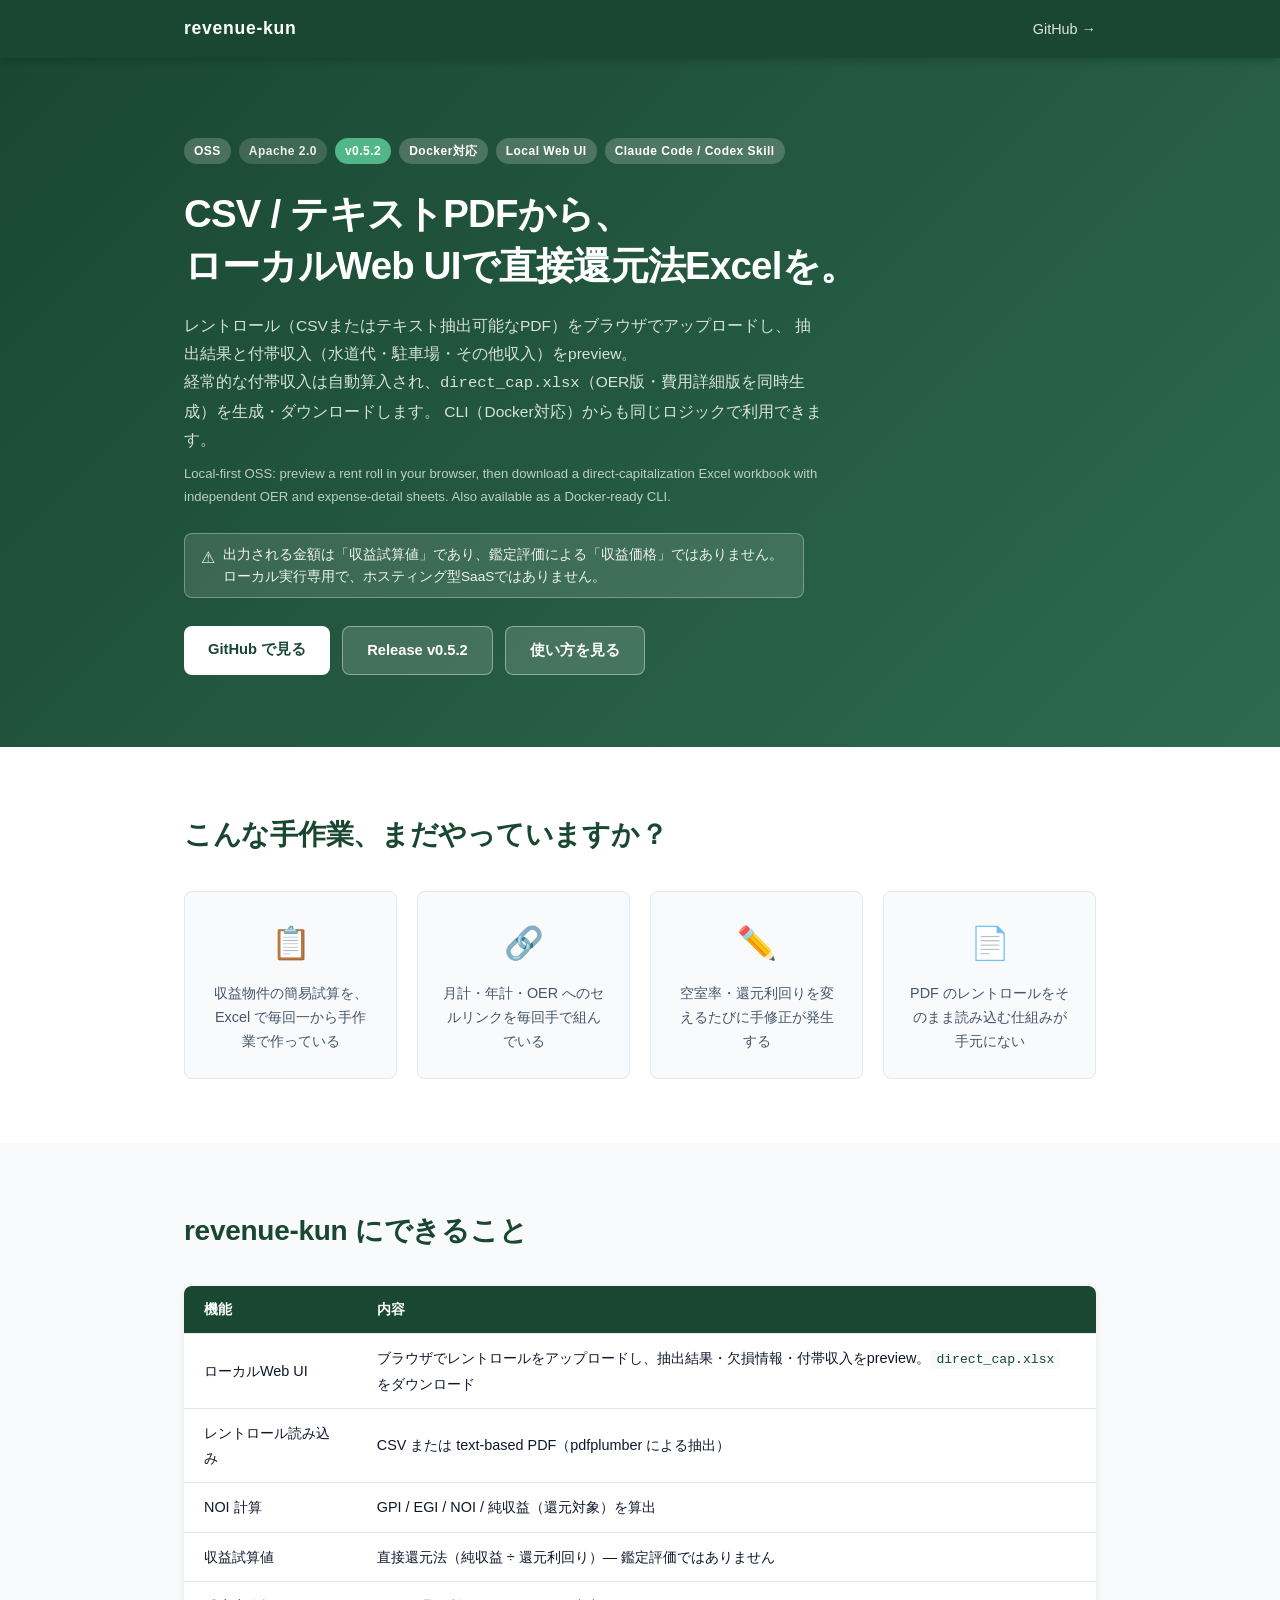
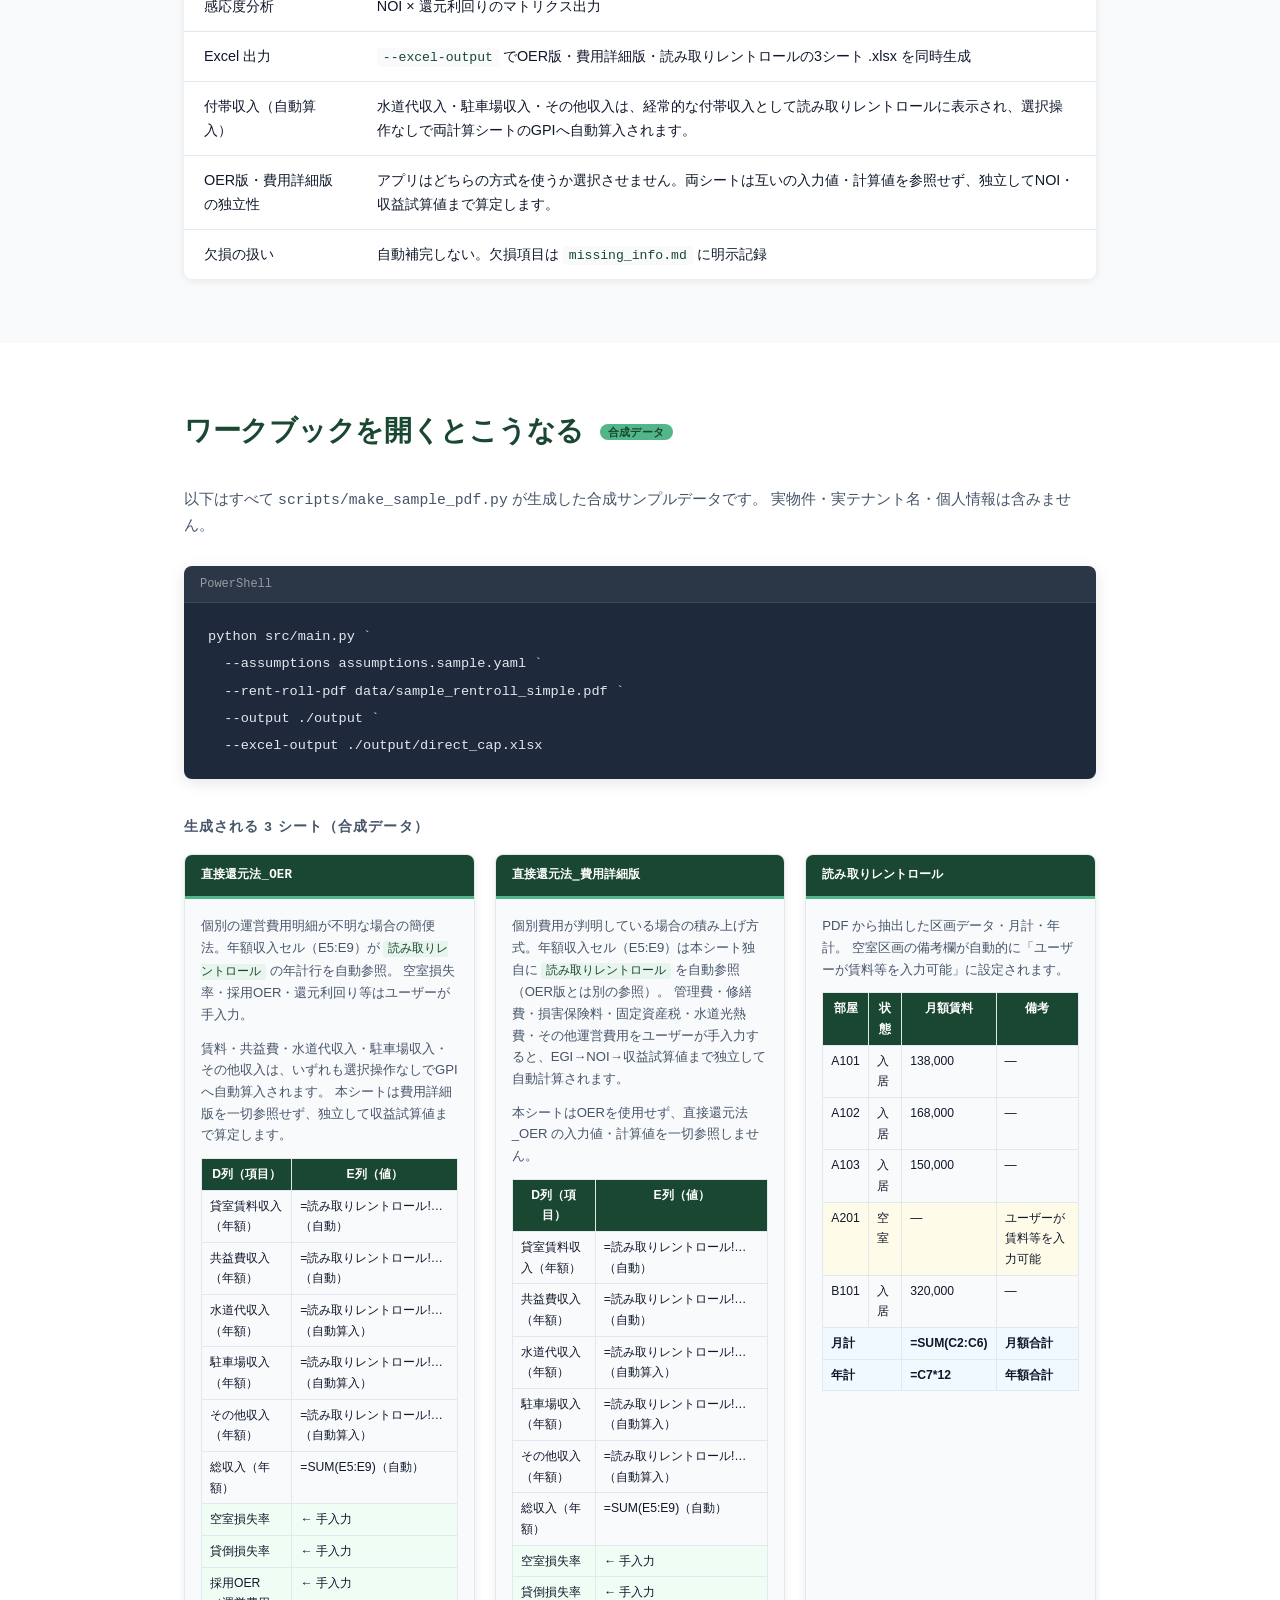
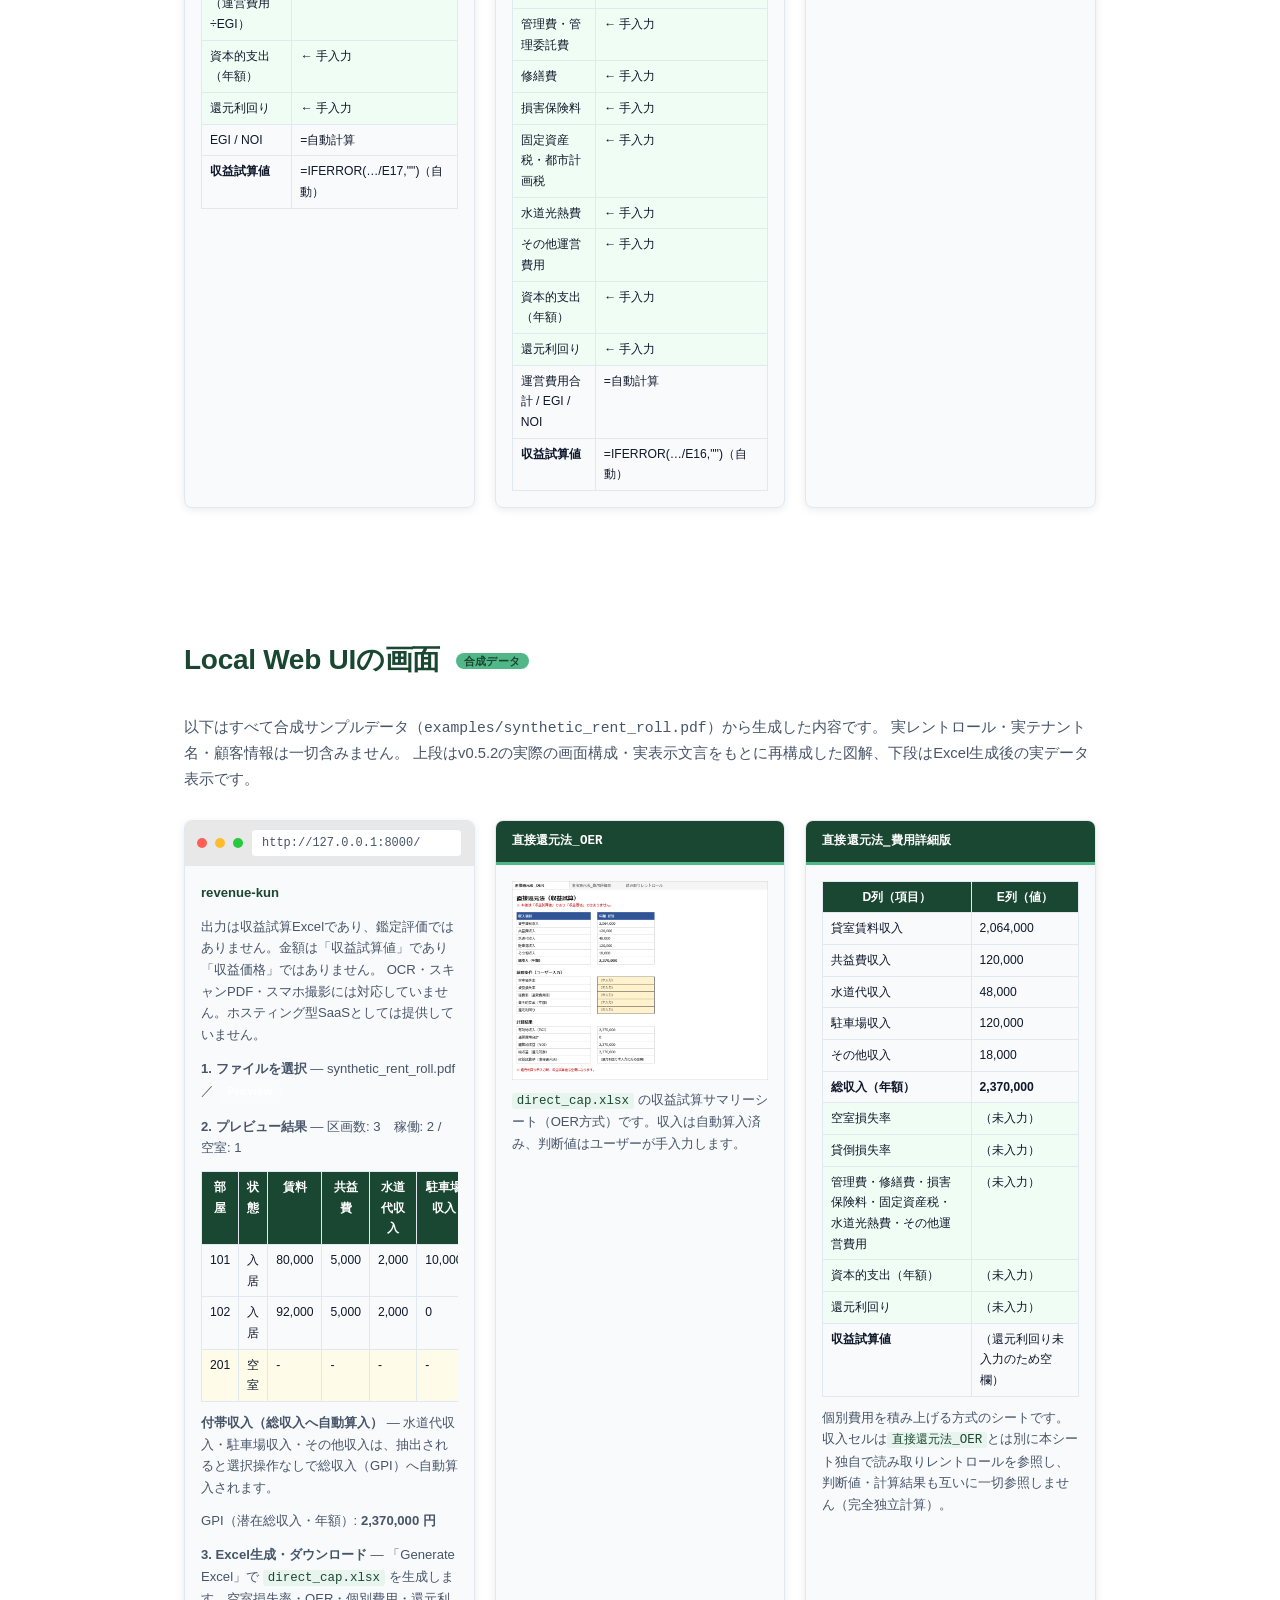
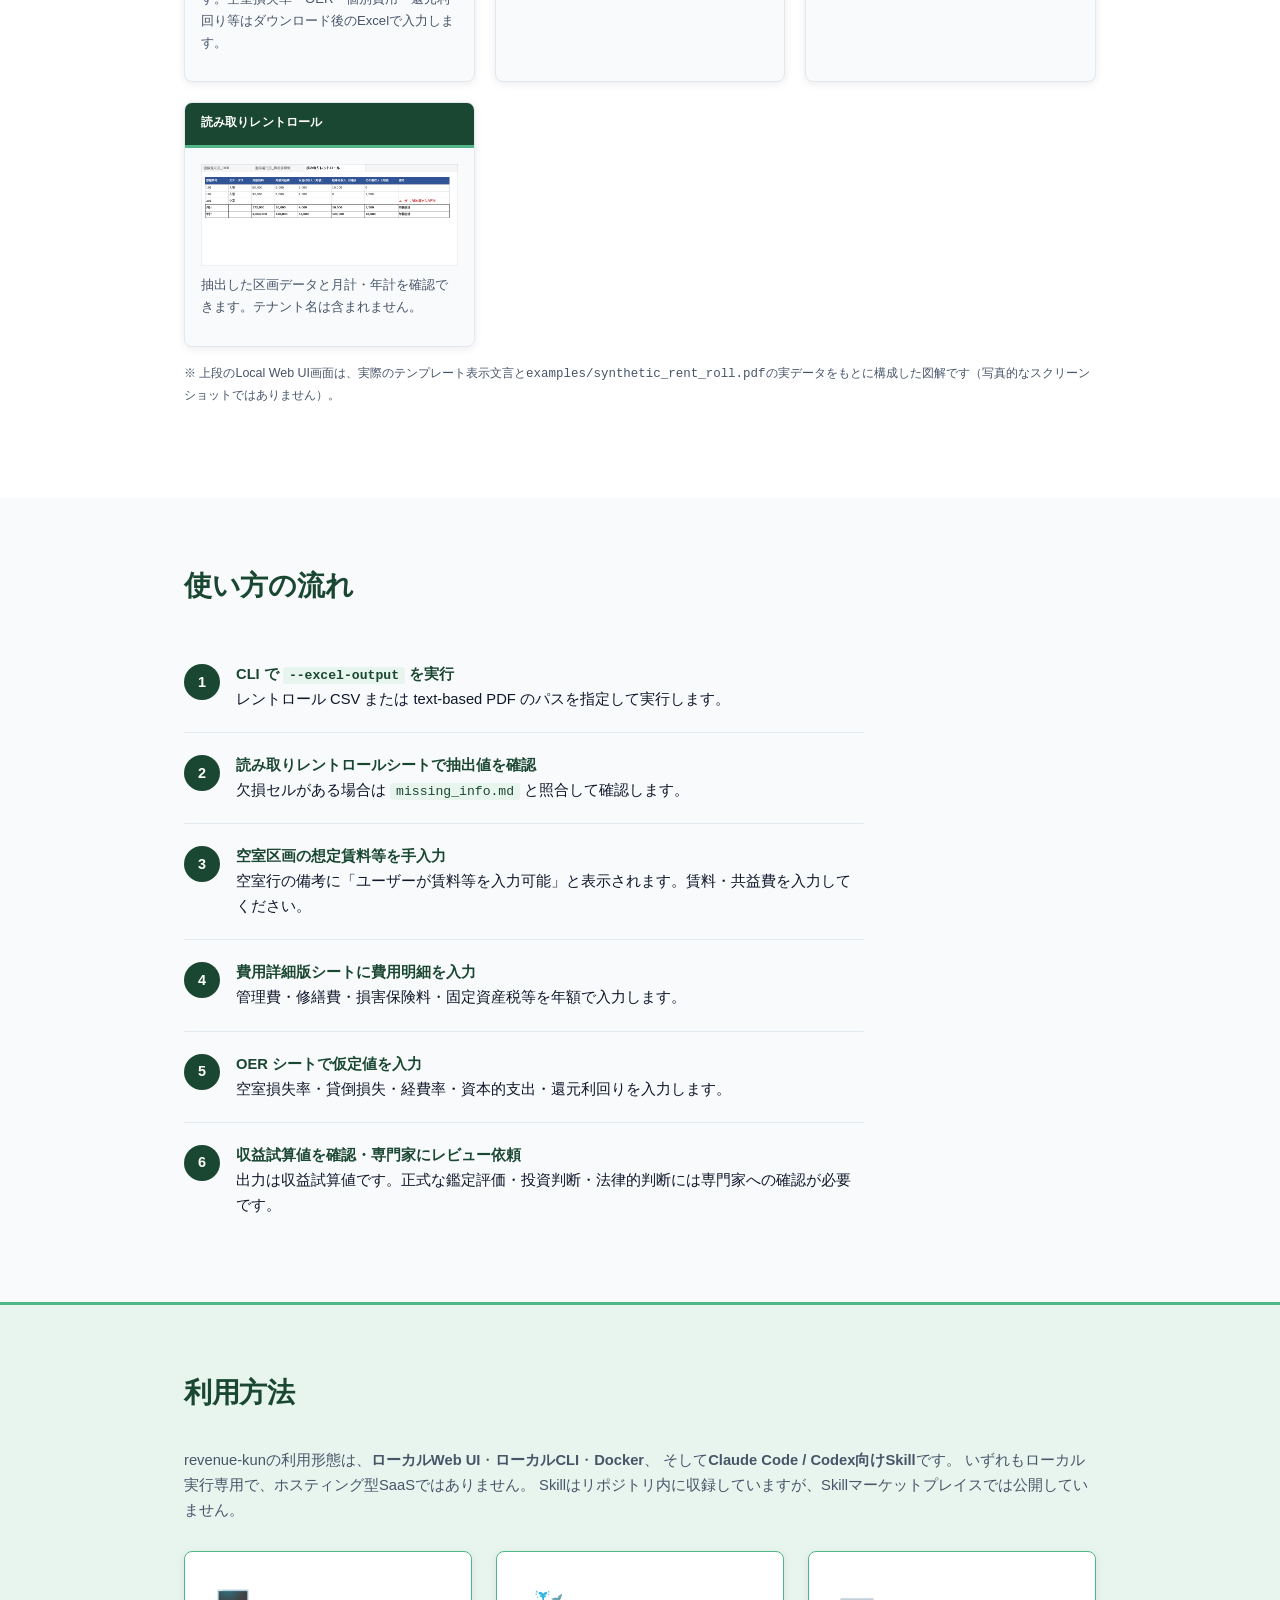
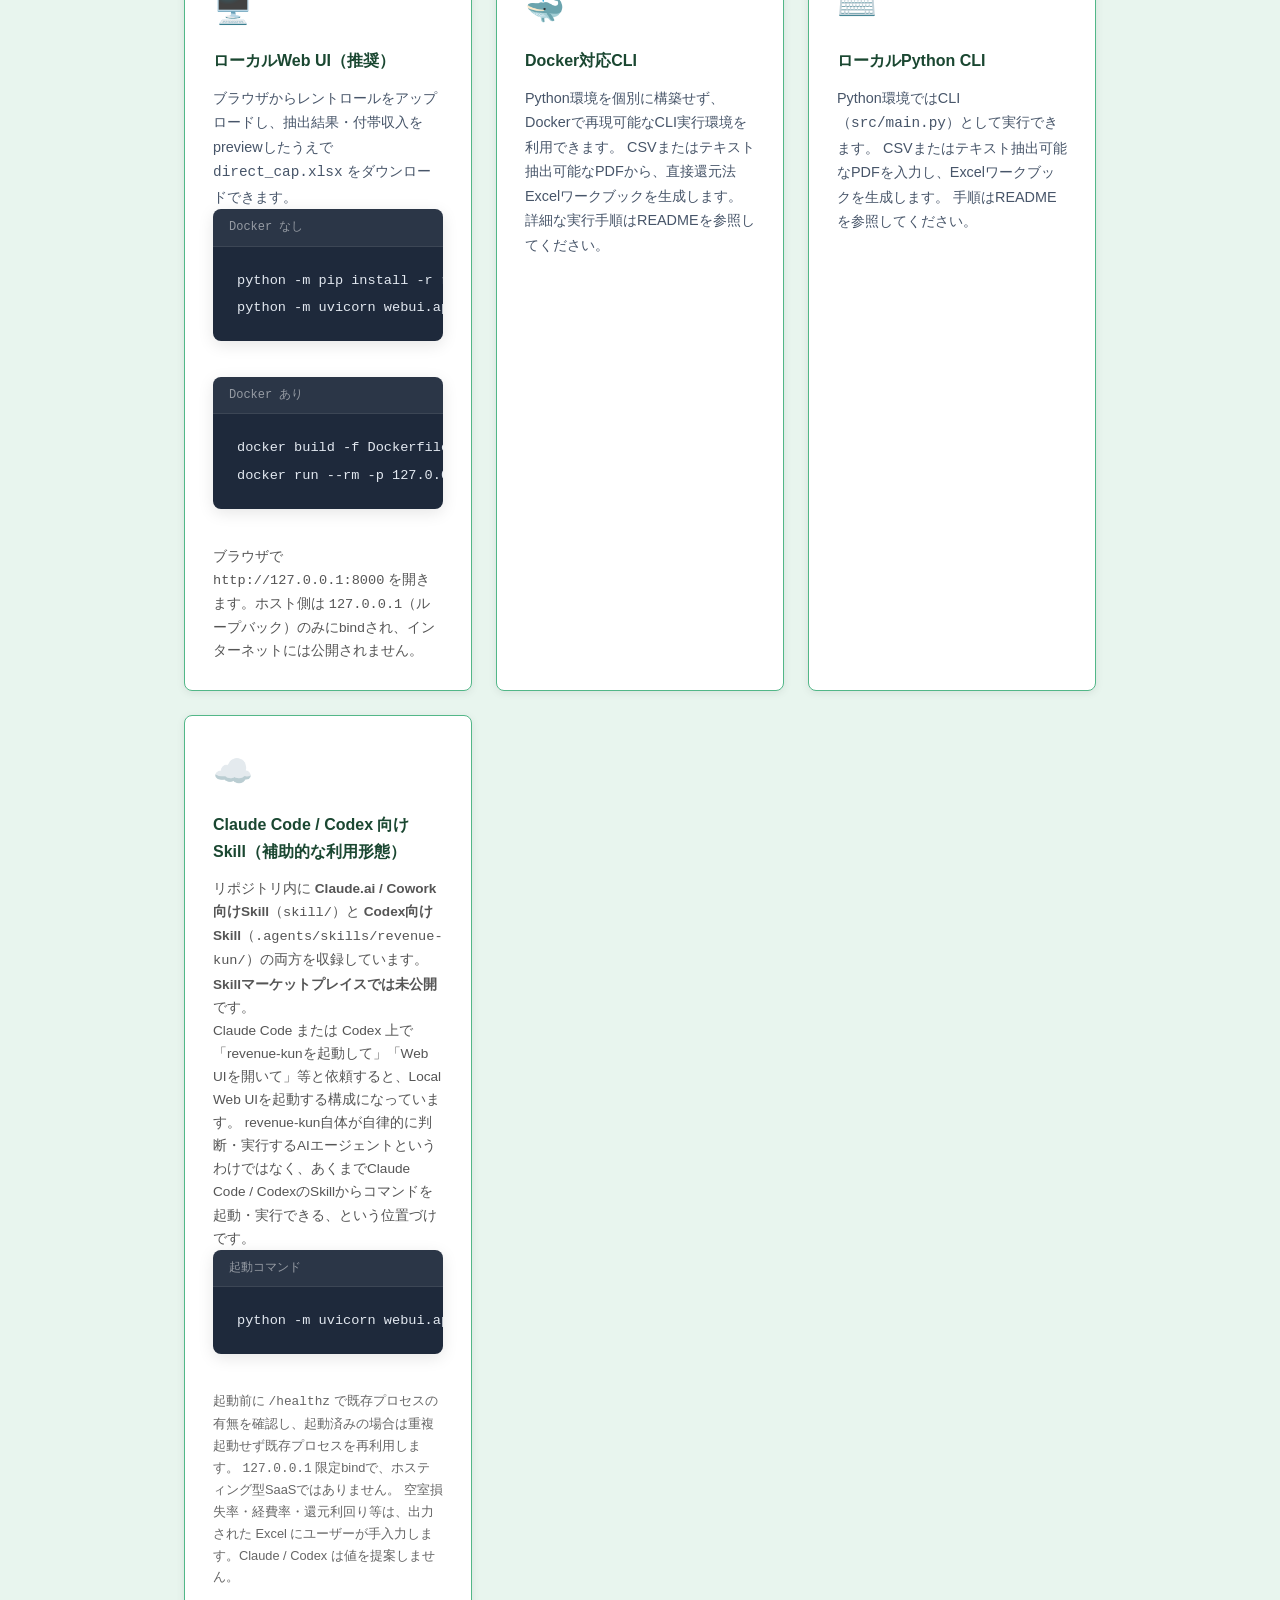
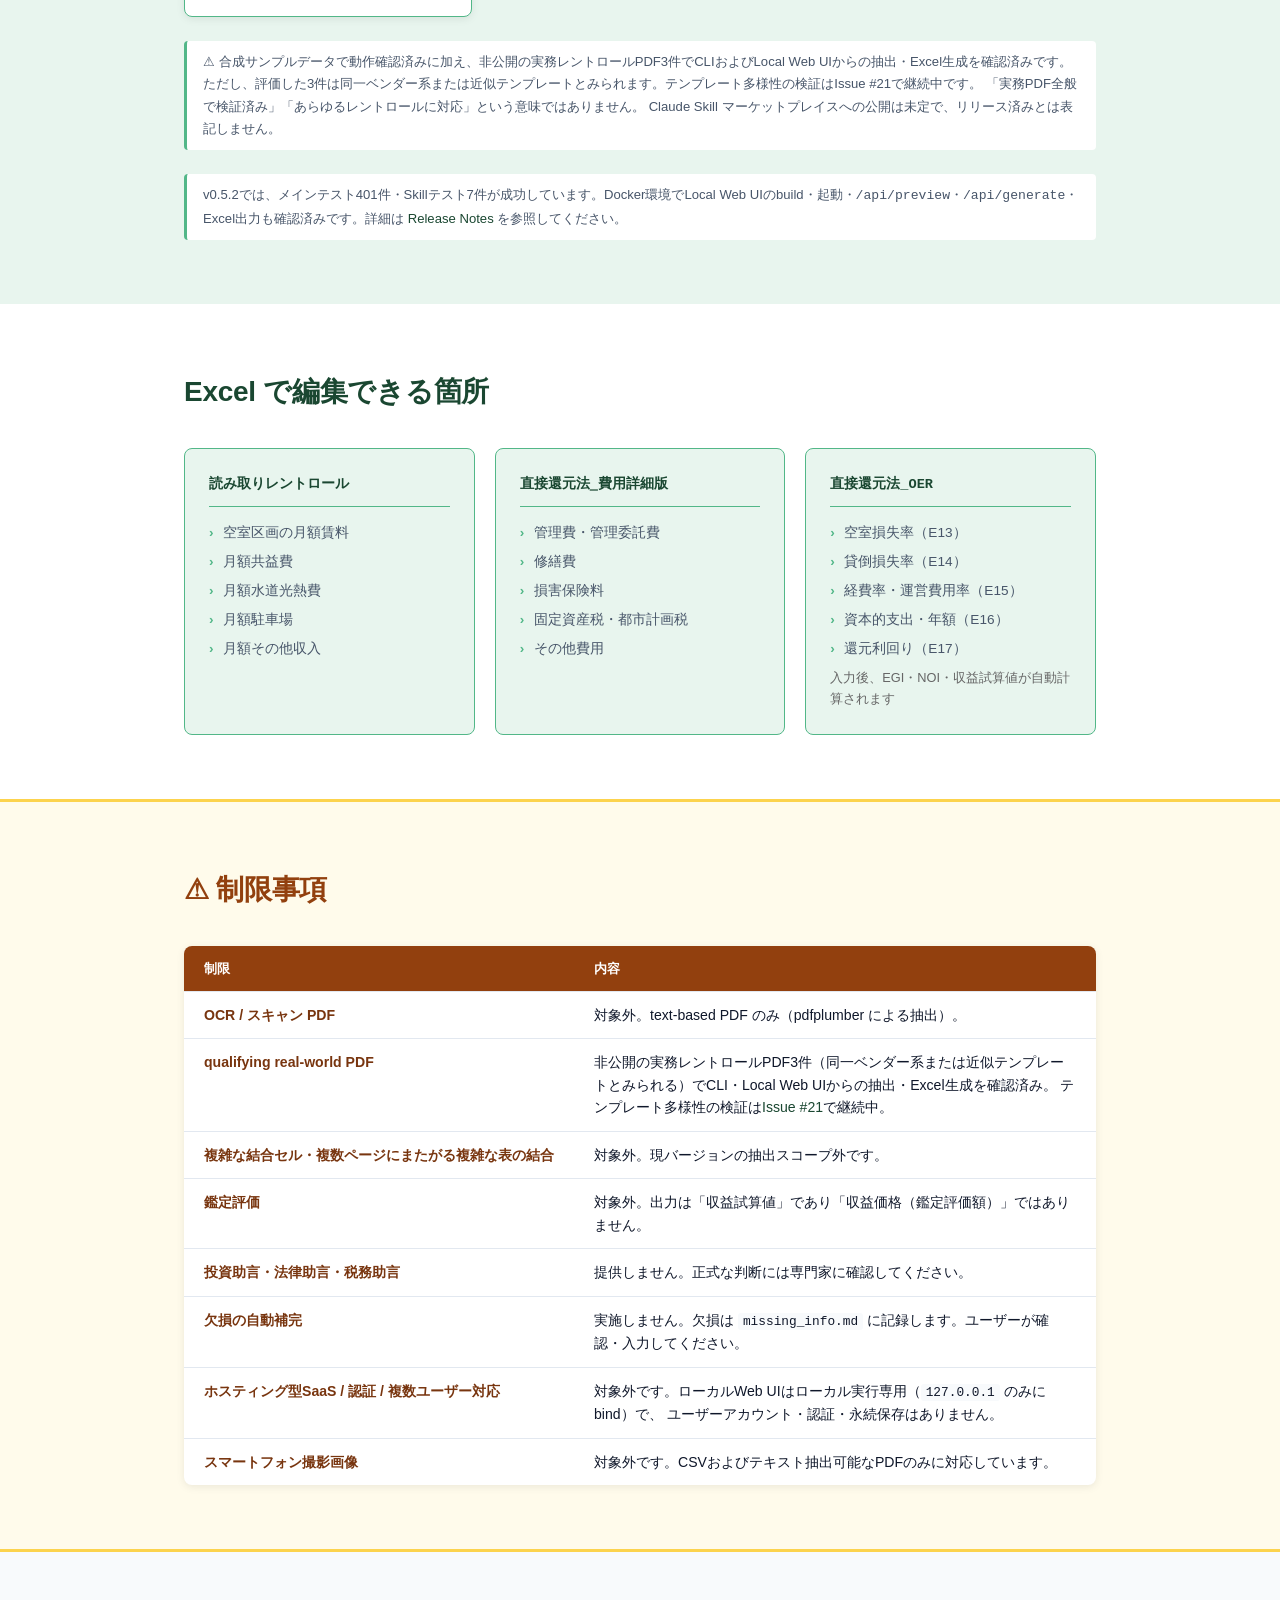
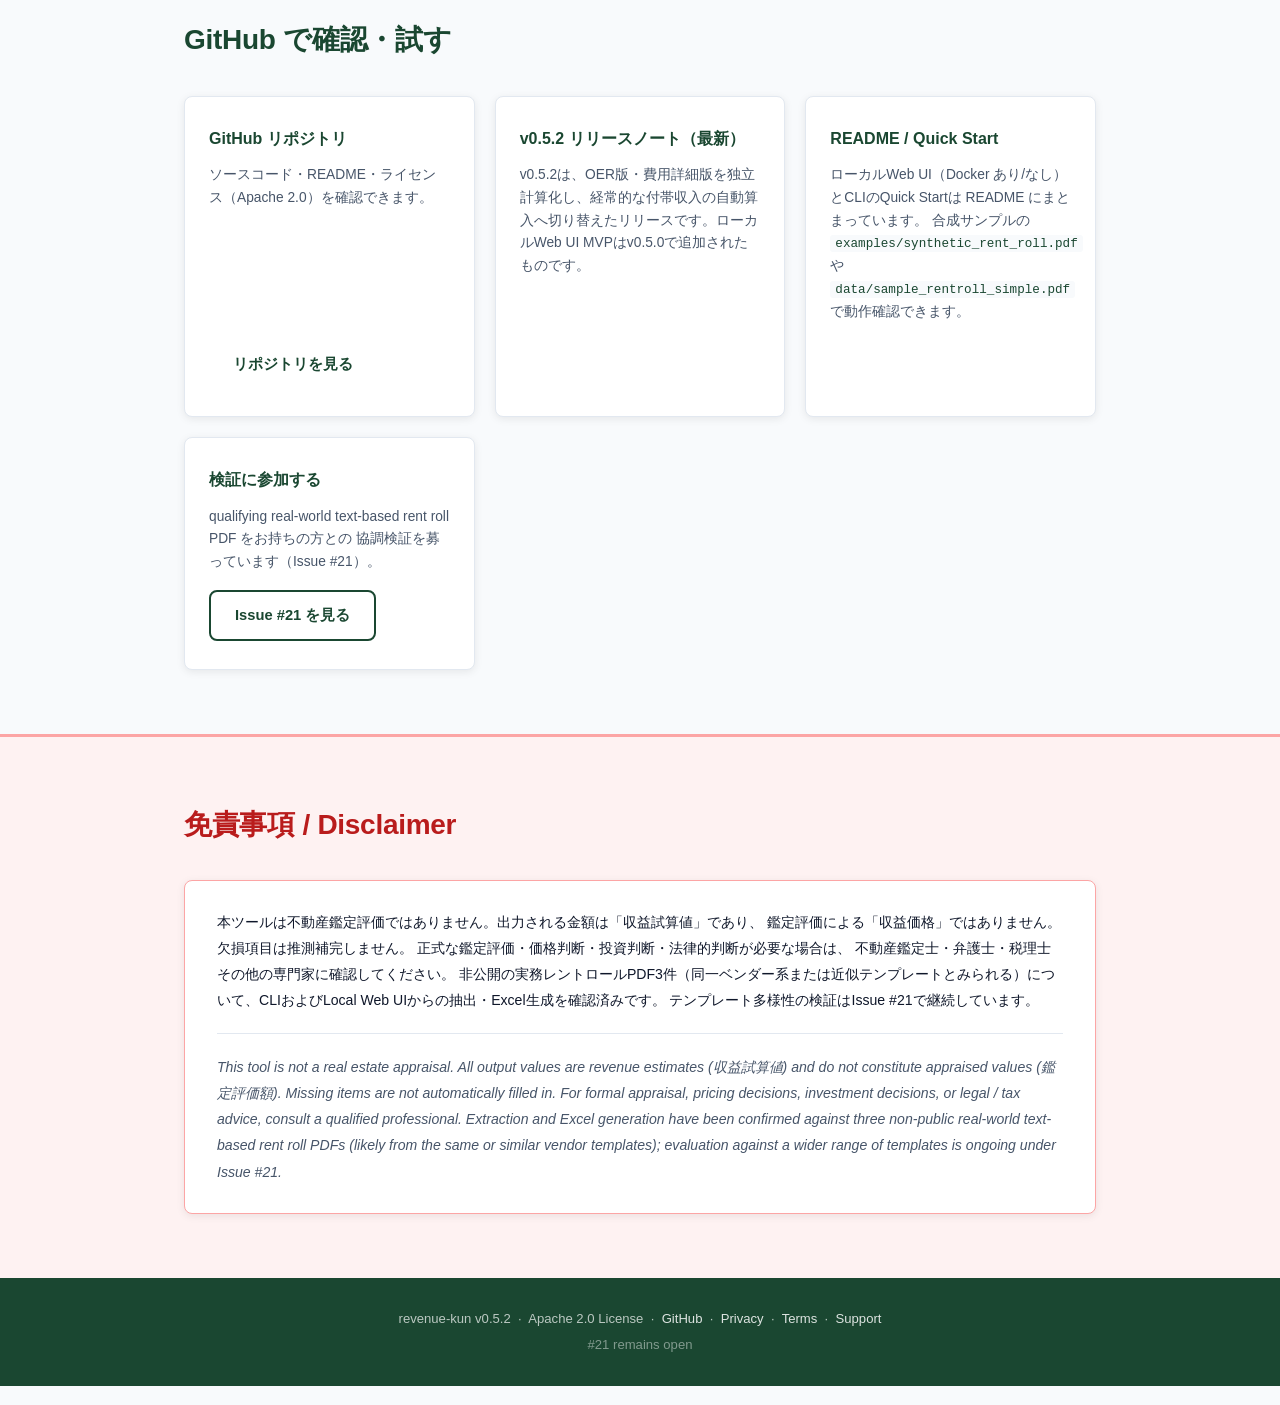
==== commit c9453a4e: "docs: prepare Codex Plugin directory submission" ====
--- a/docs/index.html
+++ b/docs/index.html
@@ -704,7 +704,10 @@
   <div class="container">
     <p>
       revenue-kun v0.5.2 &nbsp;·&nbsp; Apache 2.0 License &nbsp;·&nbsp;
-      <a href="https://github.com/signal-yield/revenue-kun">GitHub</a>
+      <a href="https://github.com/signal-yield/revenue-kun">GitHub</a> &nbsp;·&nbsp;
+      <a href="privacy.html">Privacy</a> &nbsp;·&nbsp;
+      <a href="terms.html">Terms</a> &nbsp;·&nbsp;
+      <a href="support.html">Support</a>
     </p>
     <p class="footer-issues">
       #21 remains open
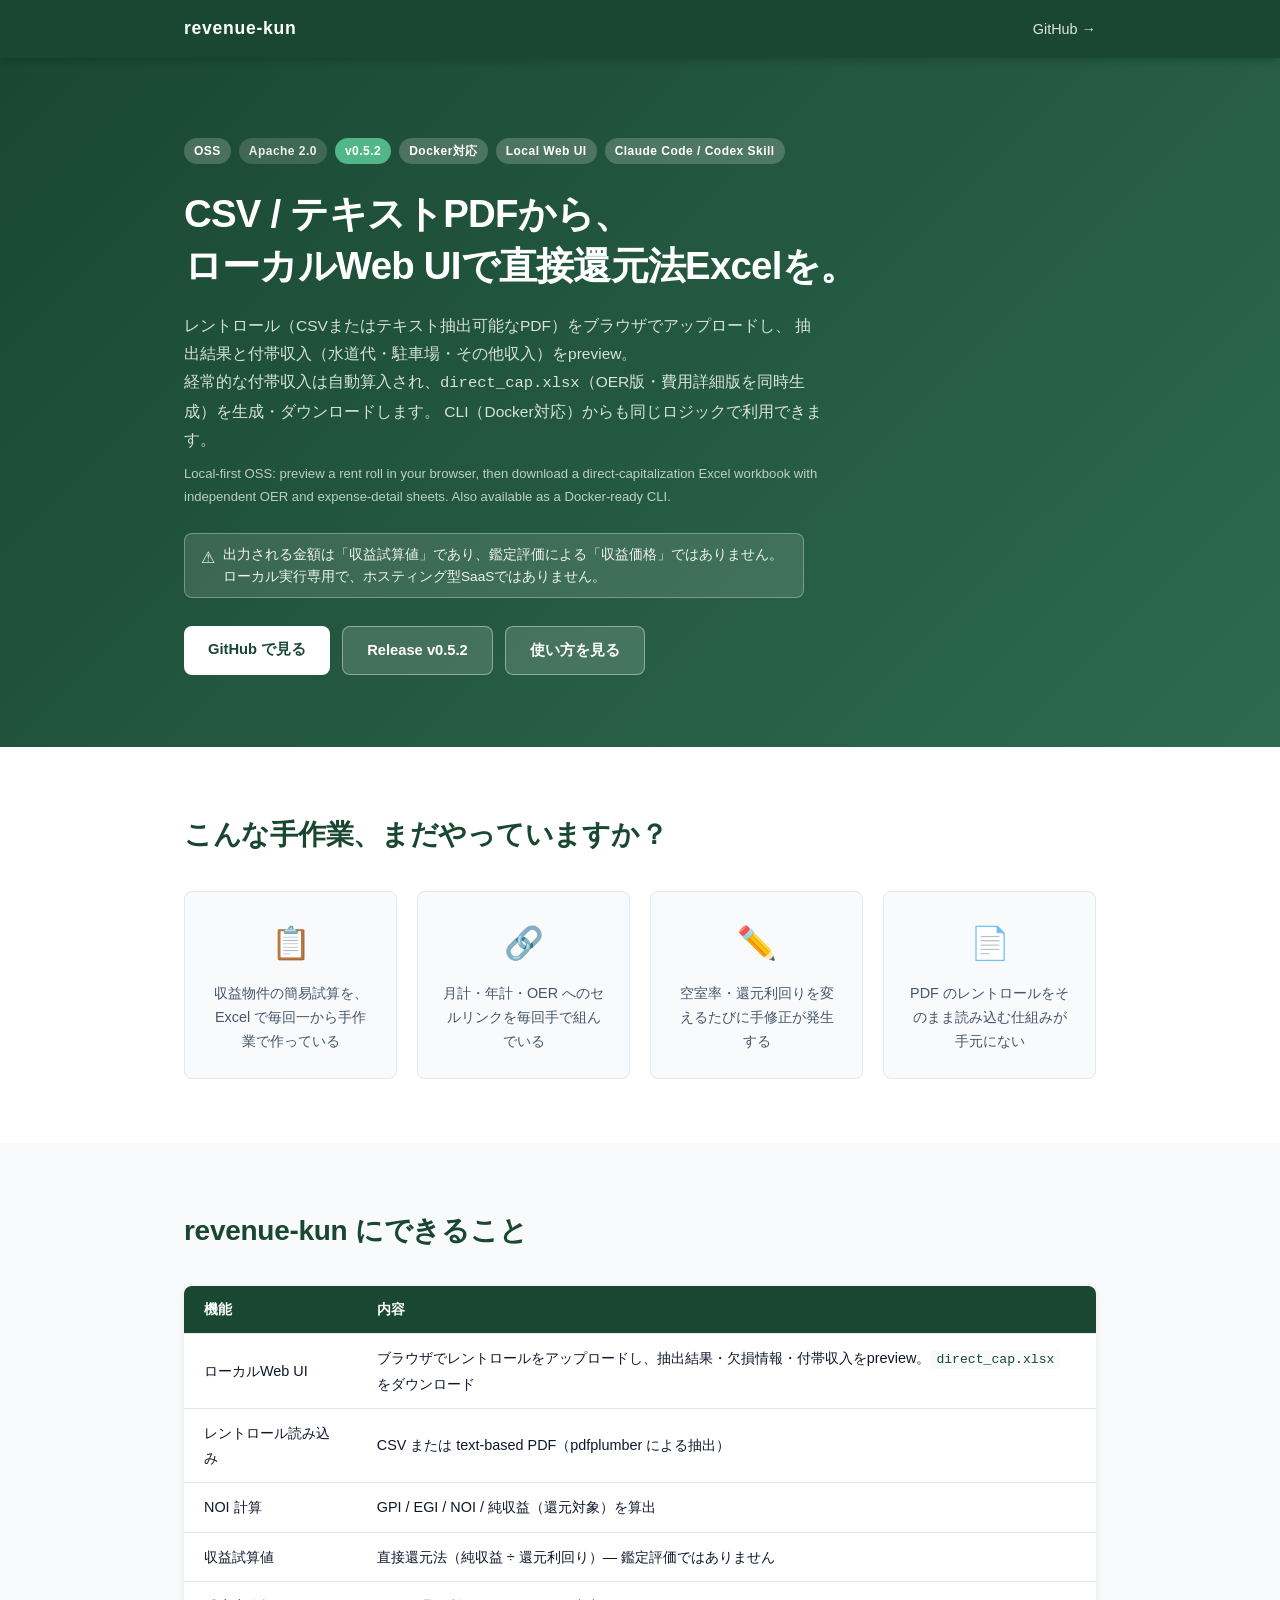
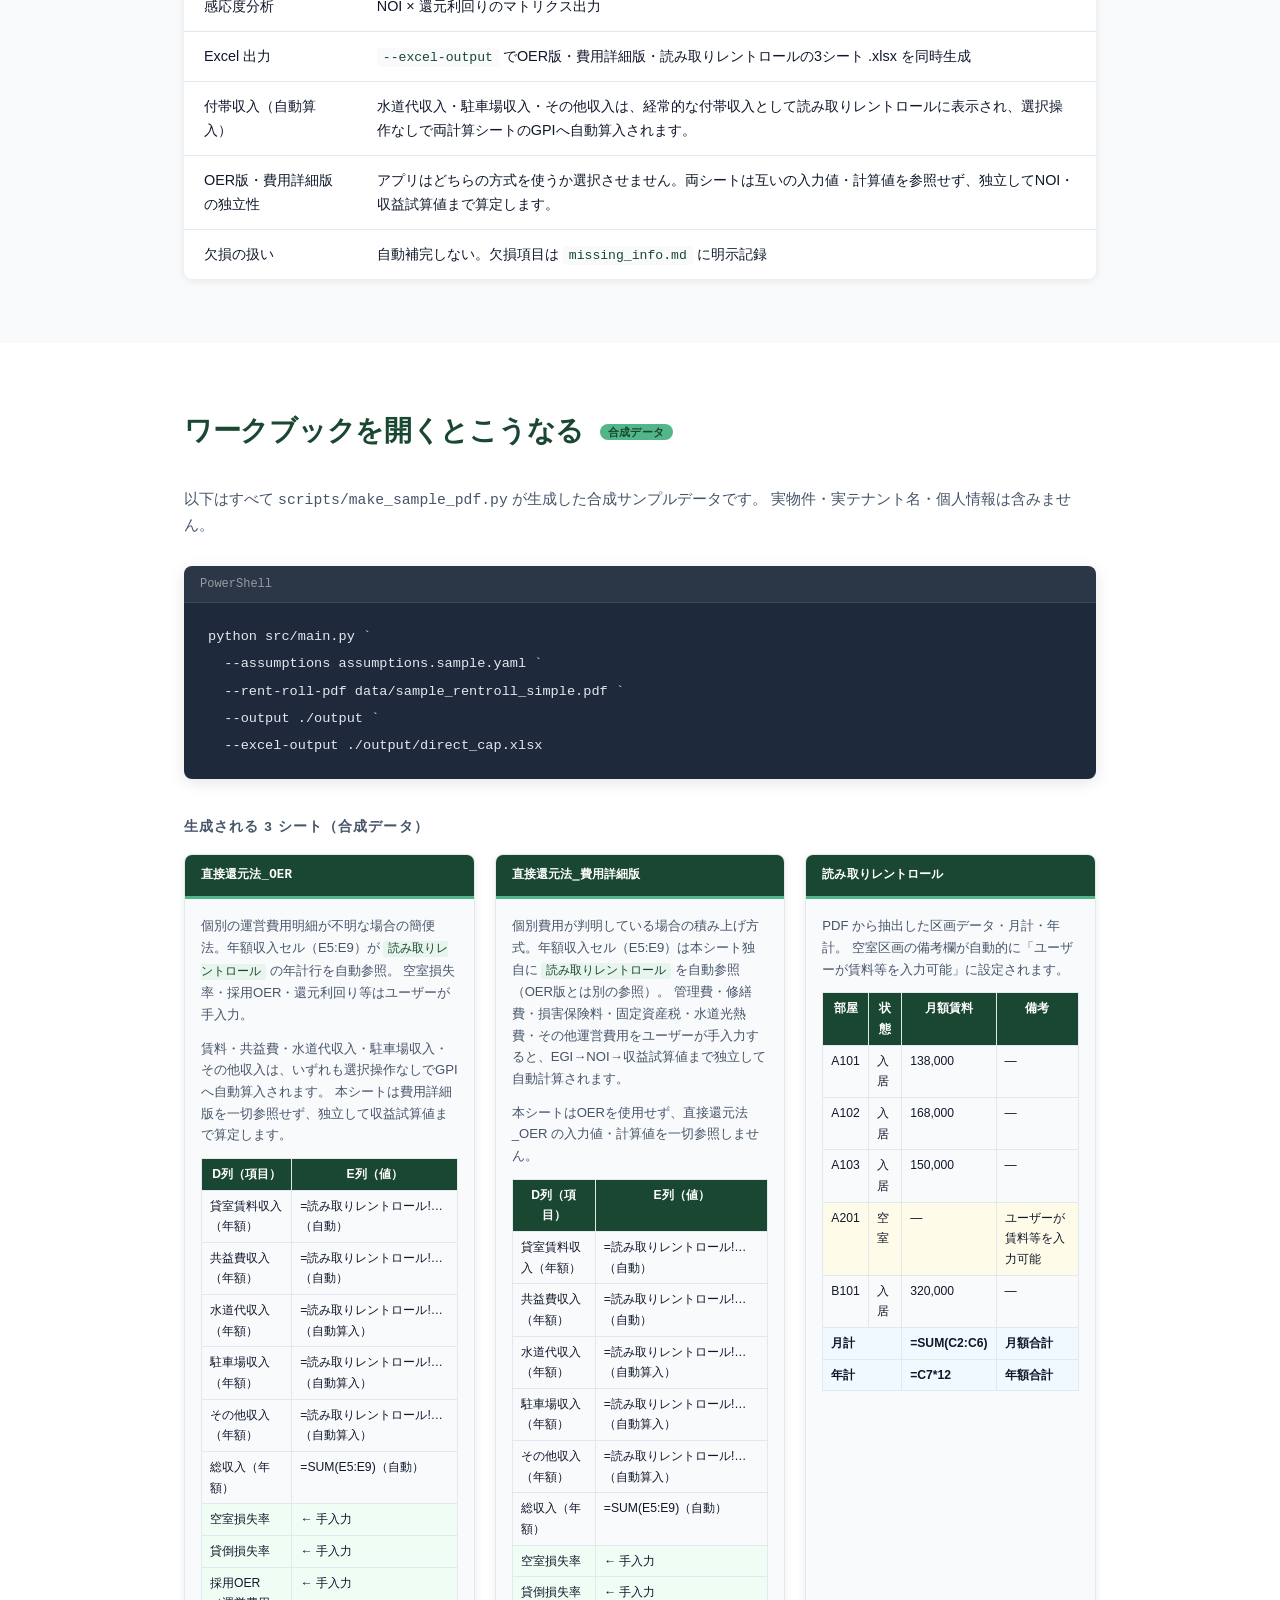
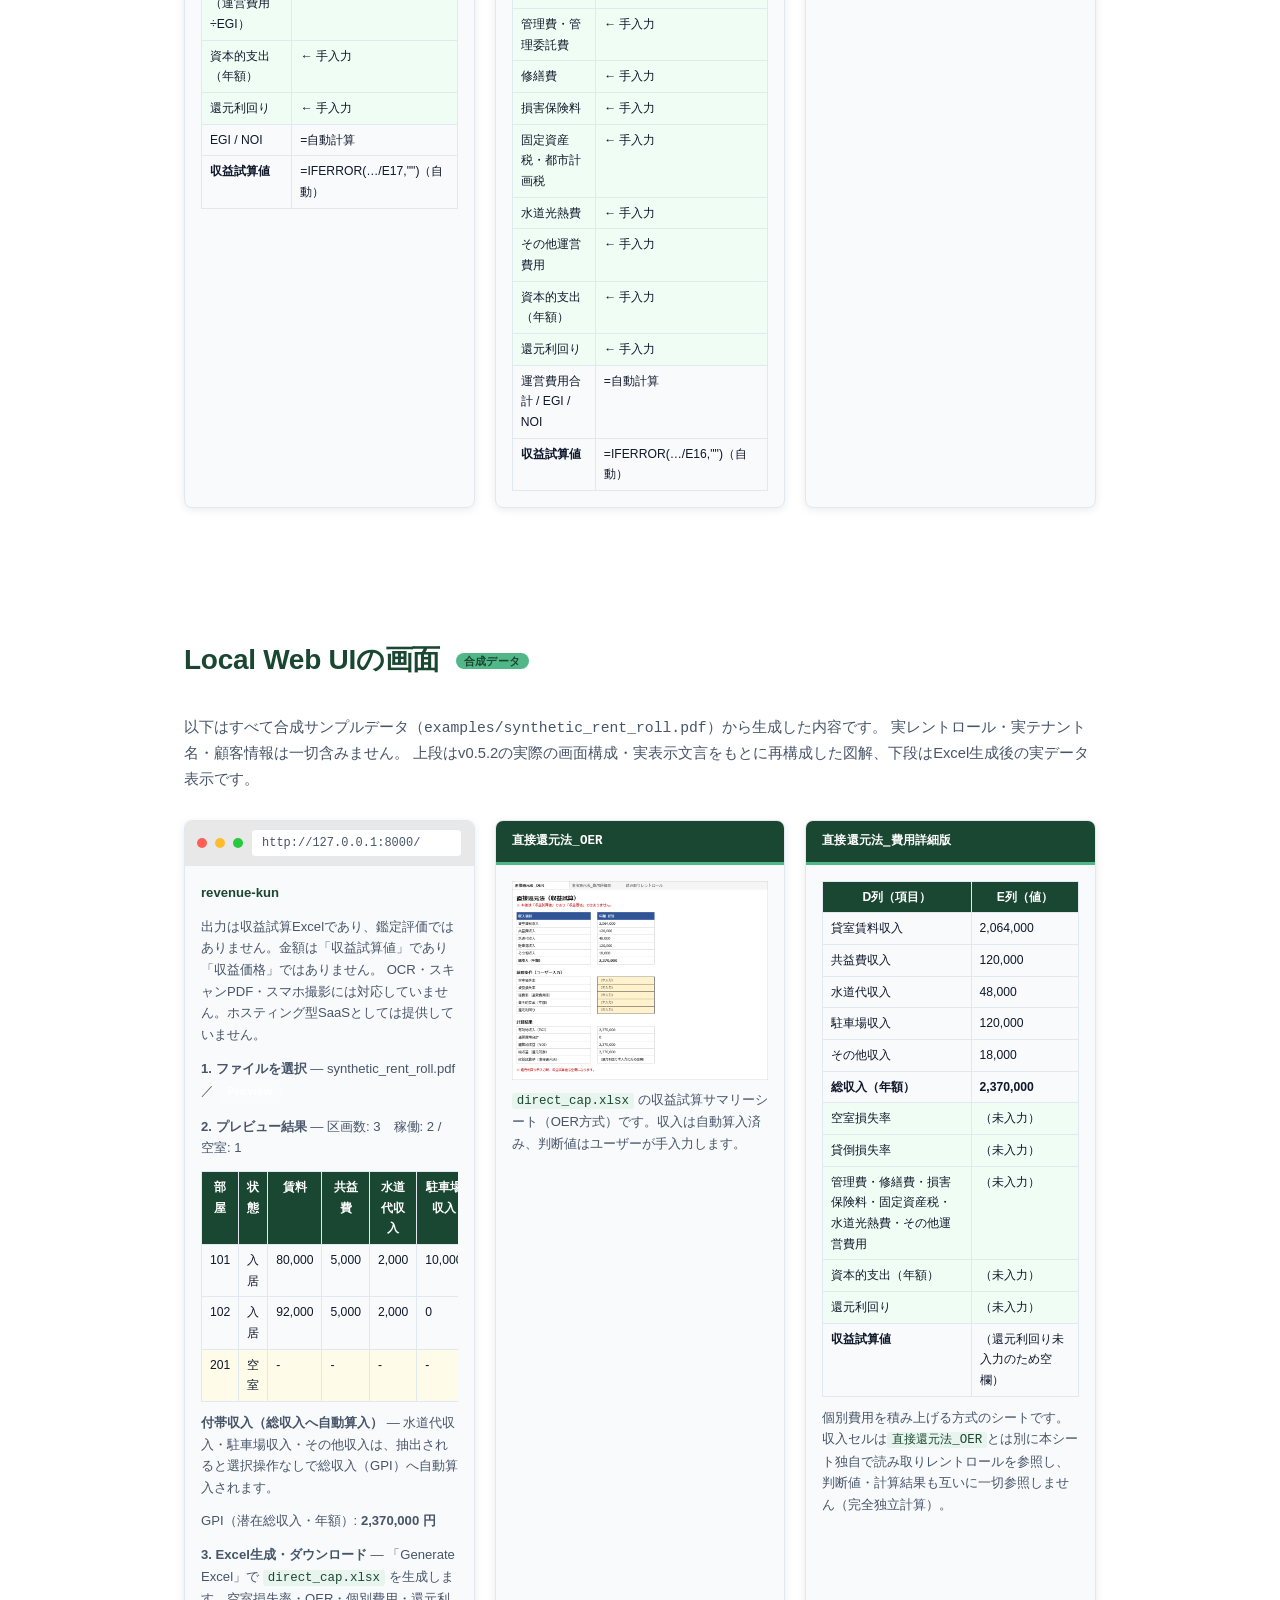
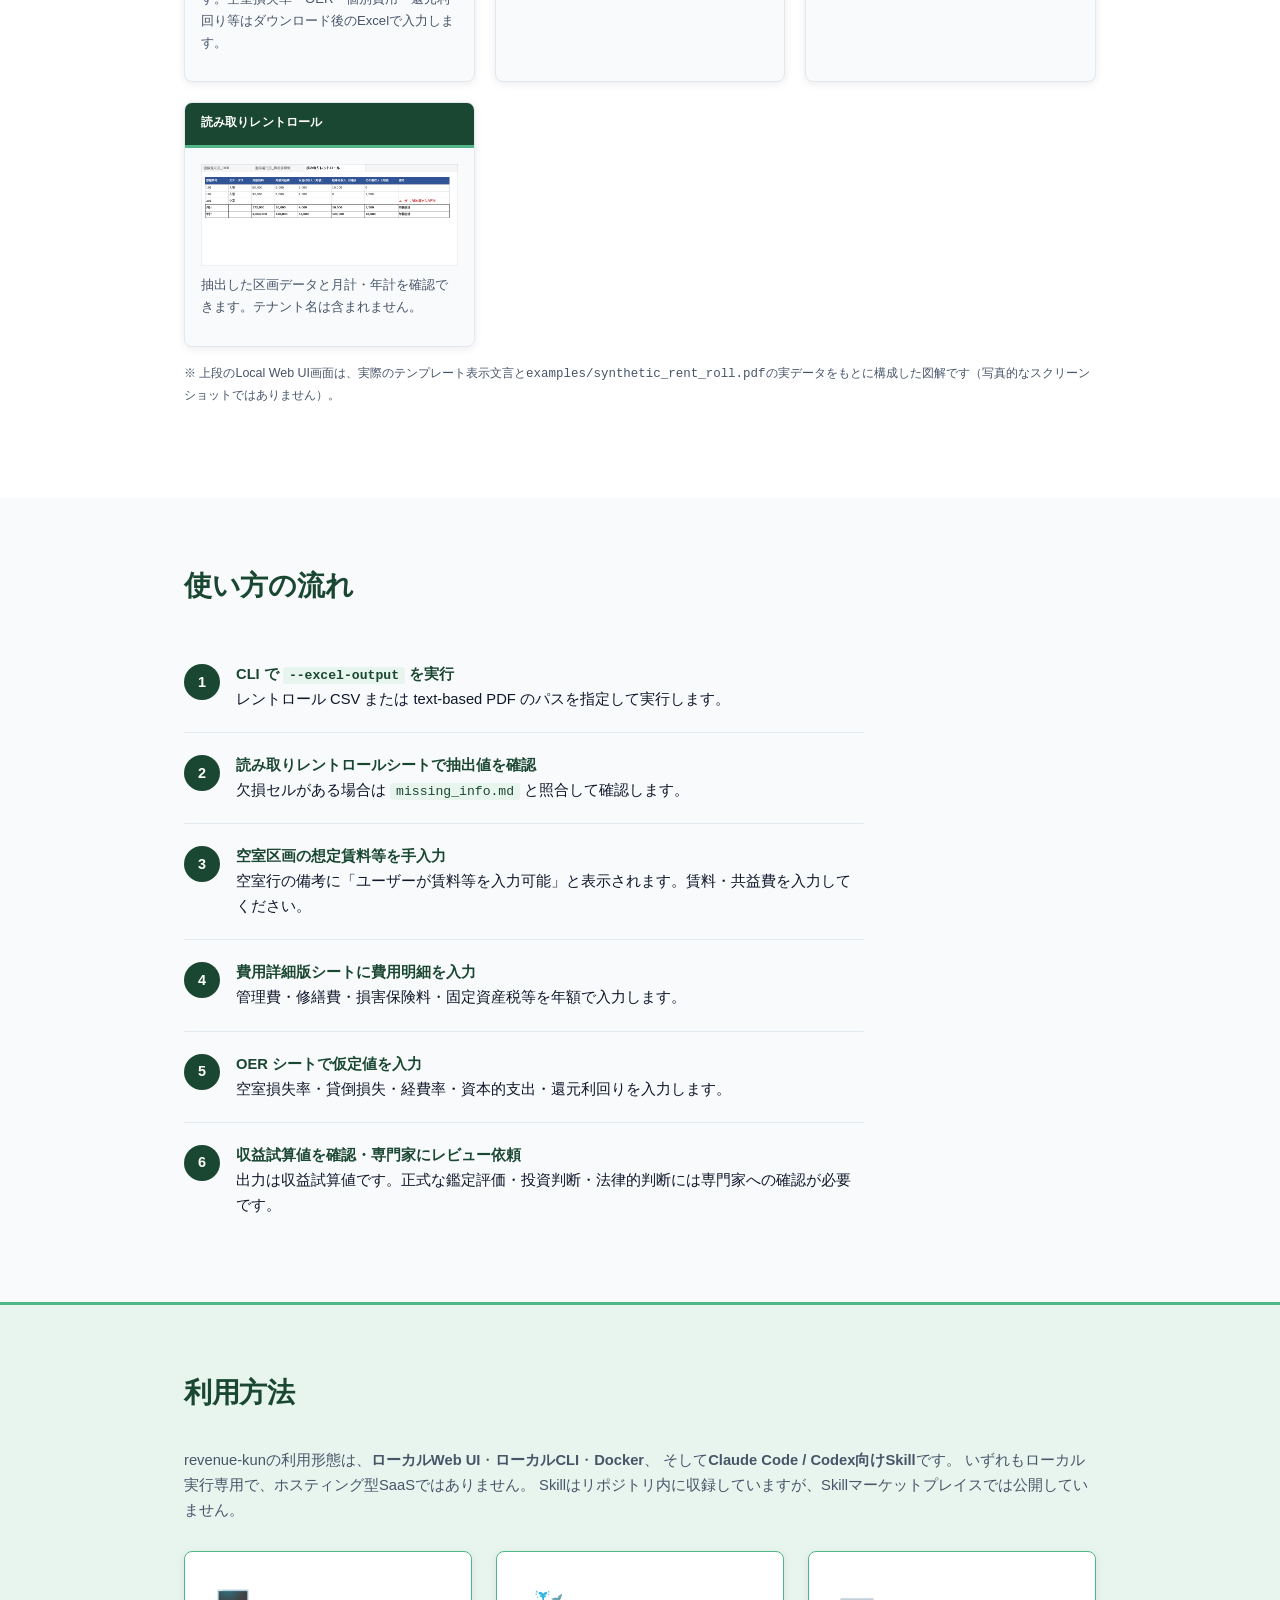
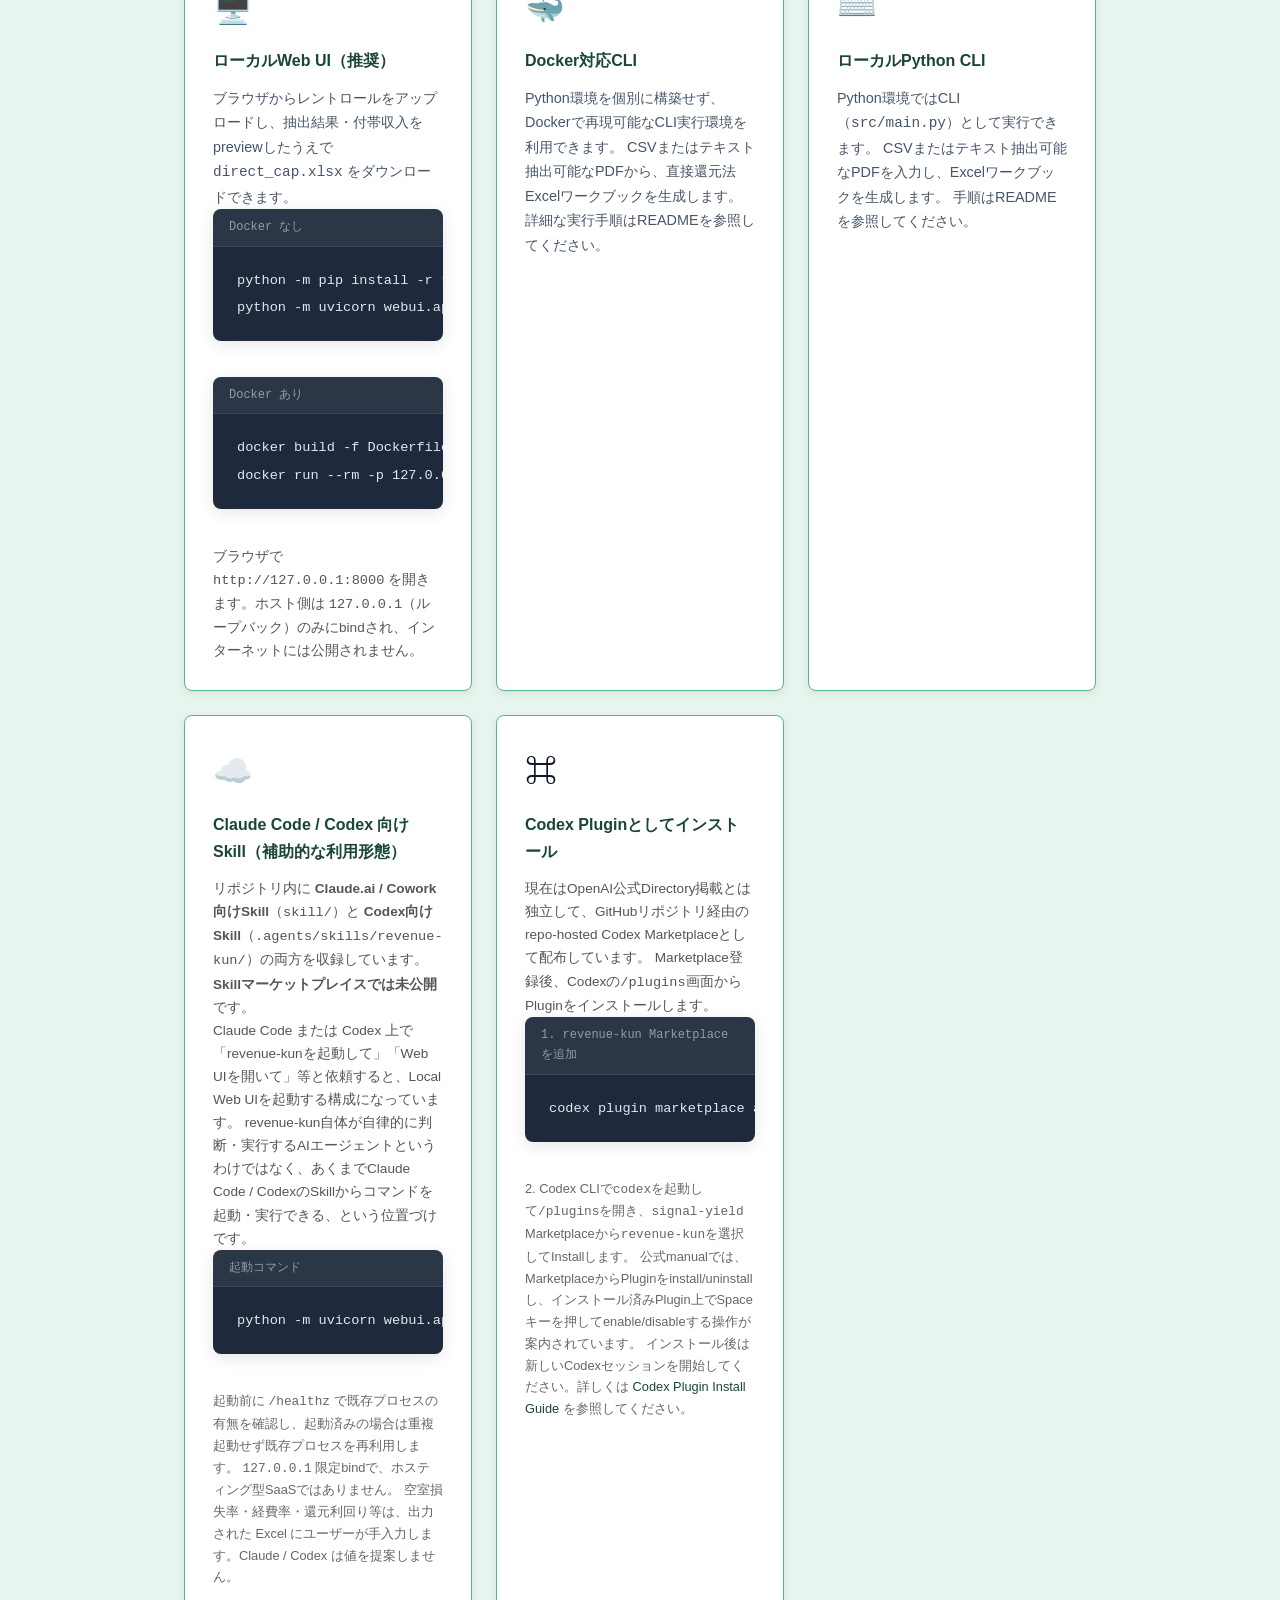
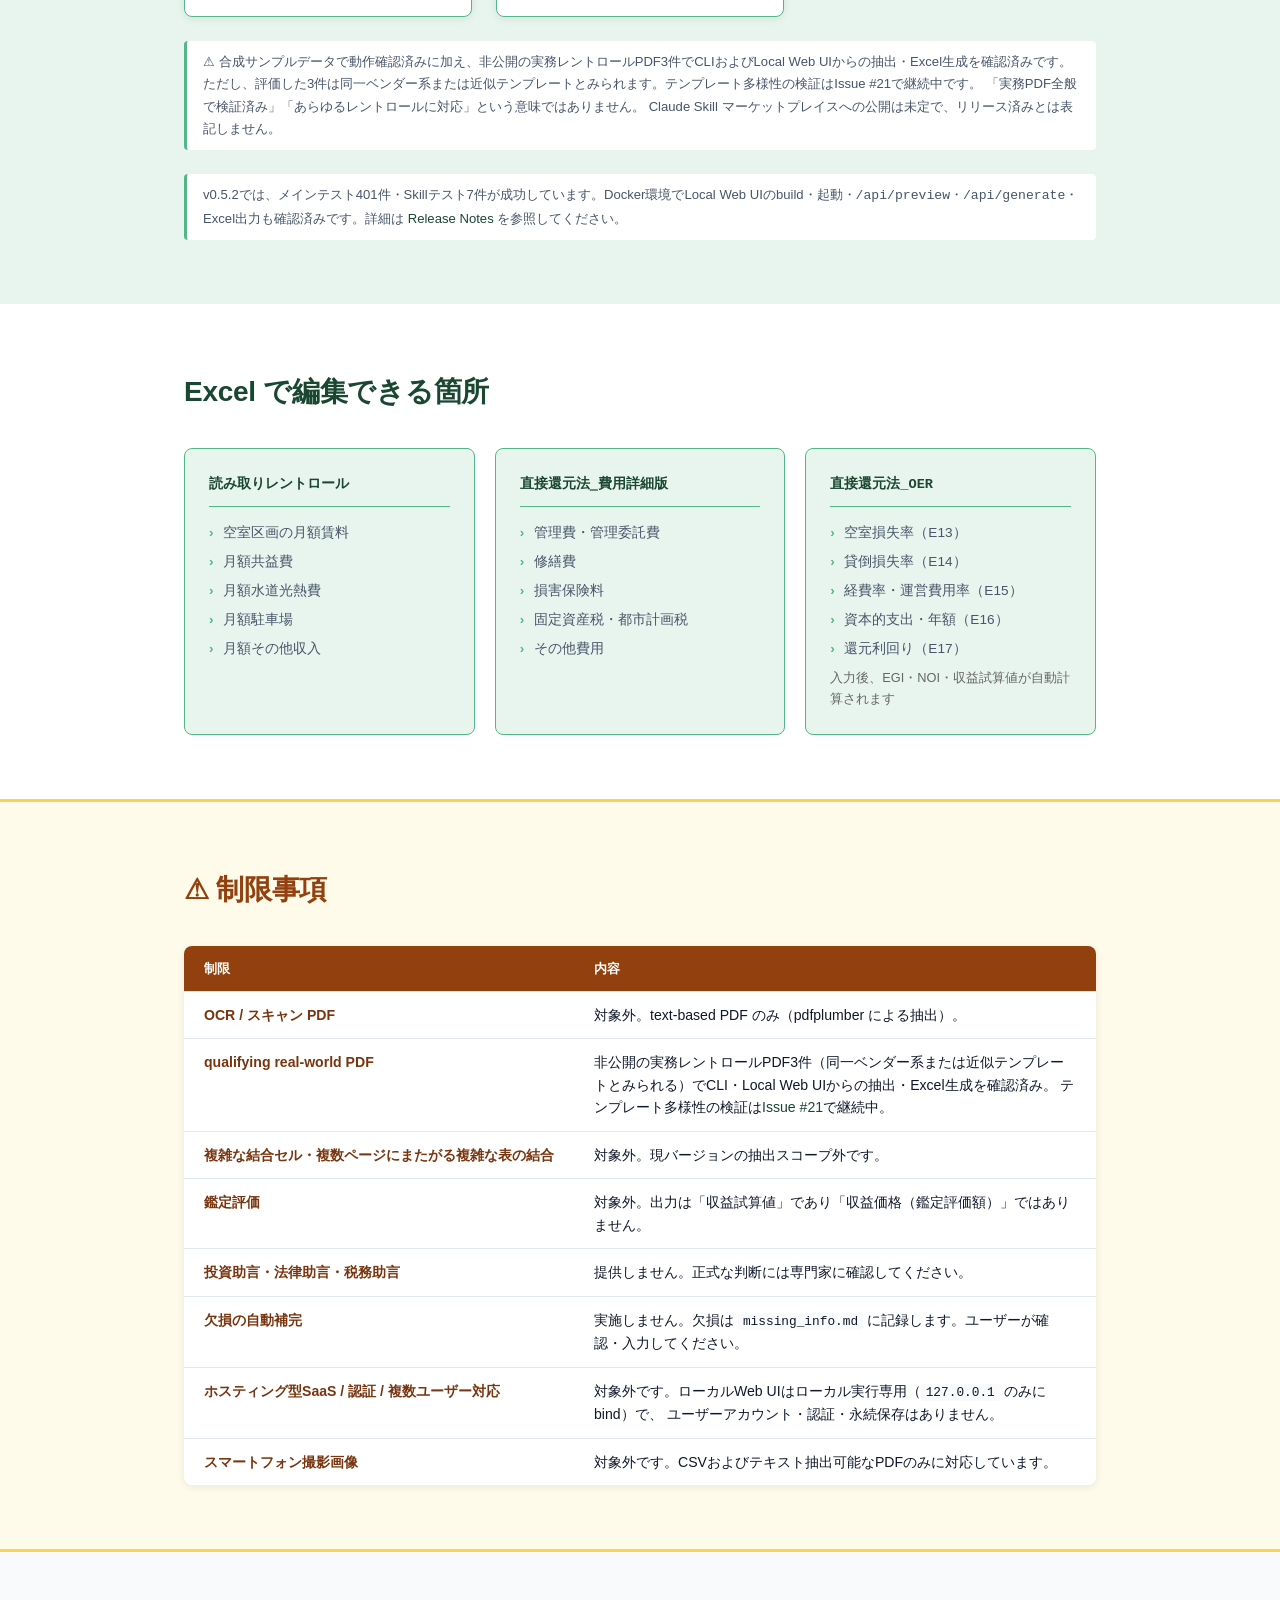
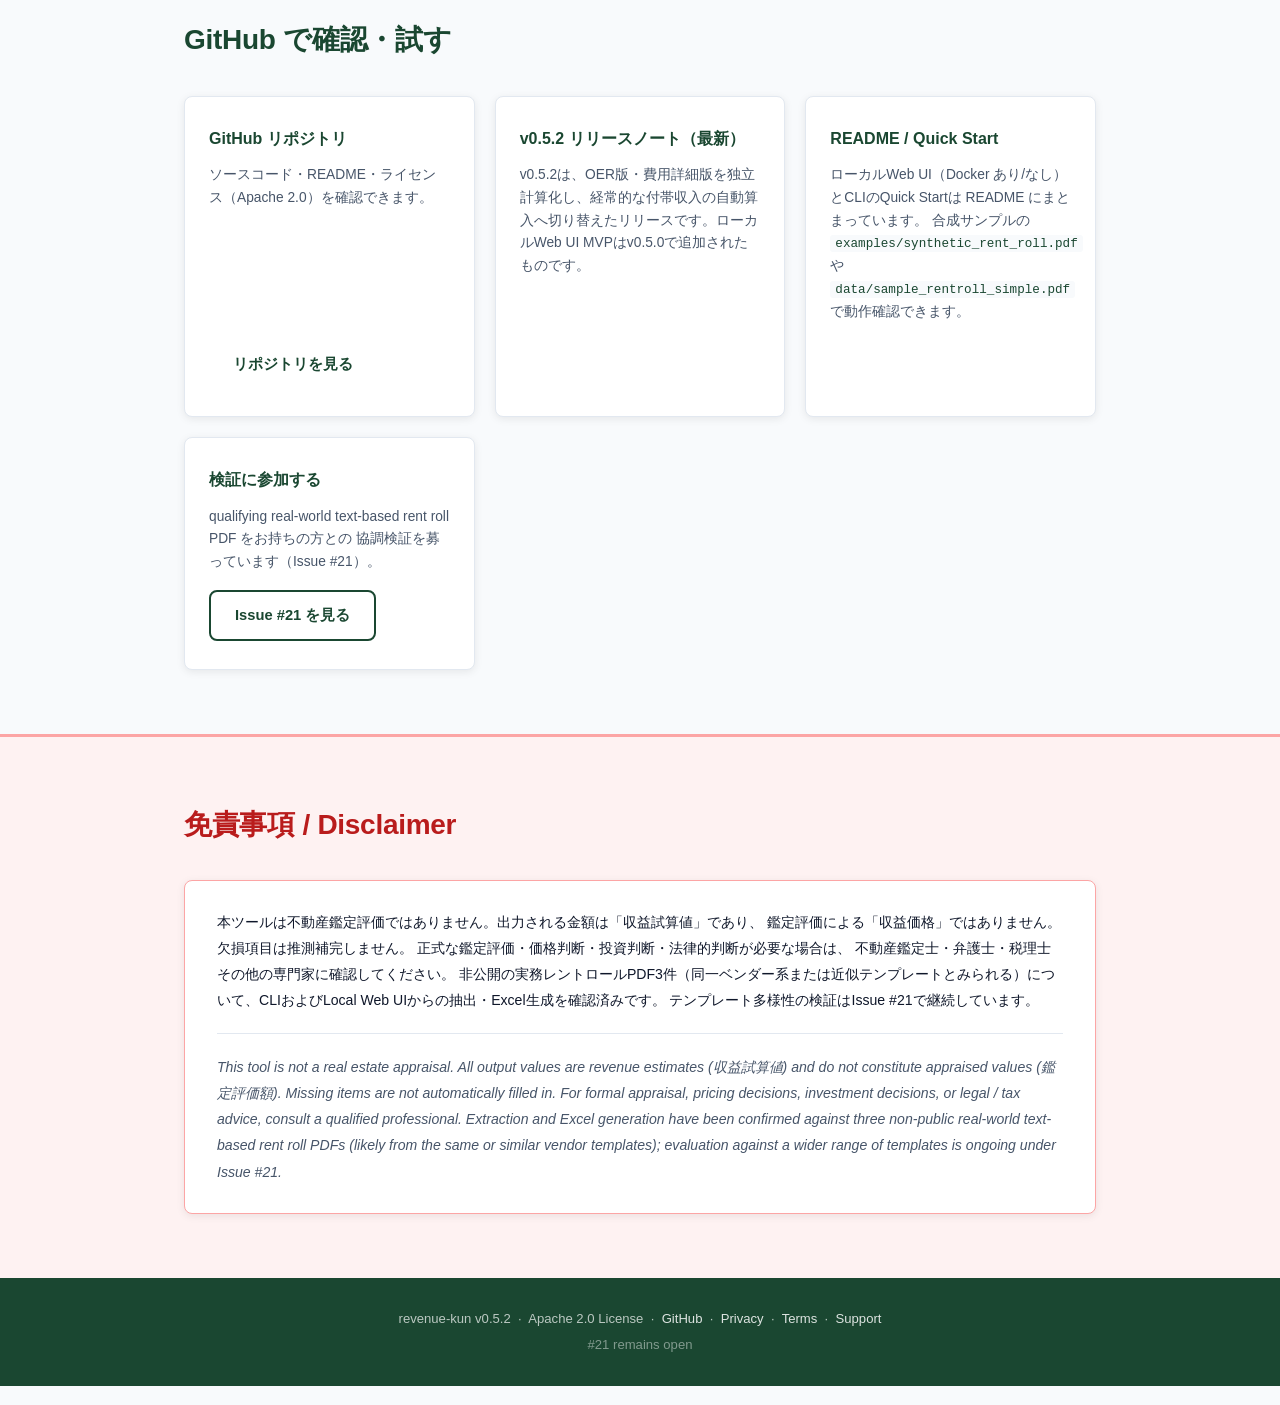
==== commit 77ed9e91: "docs: publish Codex Plugin marketplace install guide" ====
--- a/docs/index.html
+++ b/docs/index.html
@@ -516,6 +516,26 @@
         </p>
       </div>
 
+      <div class="claude-card" id="codex-plugin">
+        <div class="claude-card-icon">⌘</div>
+        <h3>Codex Pluginとしてインストール</h3>
+        <p style="font-size:0.85em;color:#555;">
+          現在はOpenAI公式Directory掲載とは独立して、GitHubリポジトリ経由のrepo-hosted Codex Marketplaceとして配布しています。
+          Marketplace登録後、Codexの<code>/plugins</code>画面からPluginをインストールします。
+        </p>
+        <div class="code-block">
+          <div class="code-header">1. revenue-kun Marketplaceを追加</div>
+          <pre><code>codex plugin marketplace add signal-yield/revenue-kun</code></pre>
+        </div>
+        <p style="font-size:0.8em;color:#666;">
+          2. Codex CLIで<code>codex</code>を起動して<code>/plugins</code>を開き、<code>signal-yield</code> Marketplaceから<code>revenue-kun</code>を選択してInstallします。
+          公式manualでは、MarketplaceからPluginをinstall/uninstallし、インストール済みPlugin上でSpaceキーを押してenable/disableする操作が案内されています。
+          インストール後は新しいCodexセッションを開始してください。詳しくは
+          <a href="https://github.com/signal-yield/revenue-kun/blob/main/docs/CODEX_PLUGIN_INSTALL.md">Codex Plugin Install Guide</a>
+          を参照してください。
+        </p>
+      </div>
+
     </div>
     <p class="section-note">
       ⚠ 合成サンプルデータで動作確認済みに加え、非公開の実務レントロールPDF3件でCLIおよびLocal Web UIからの抽出・Excel生成を確認済みです。
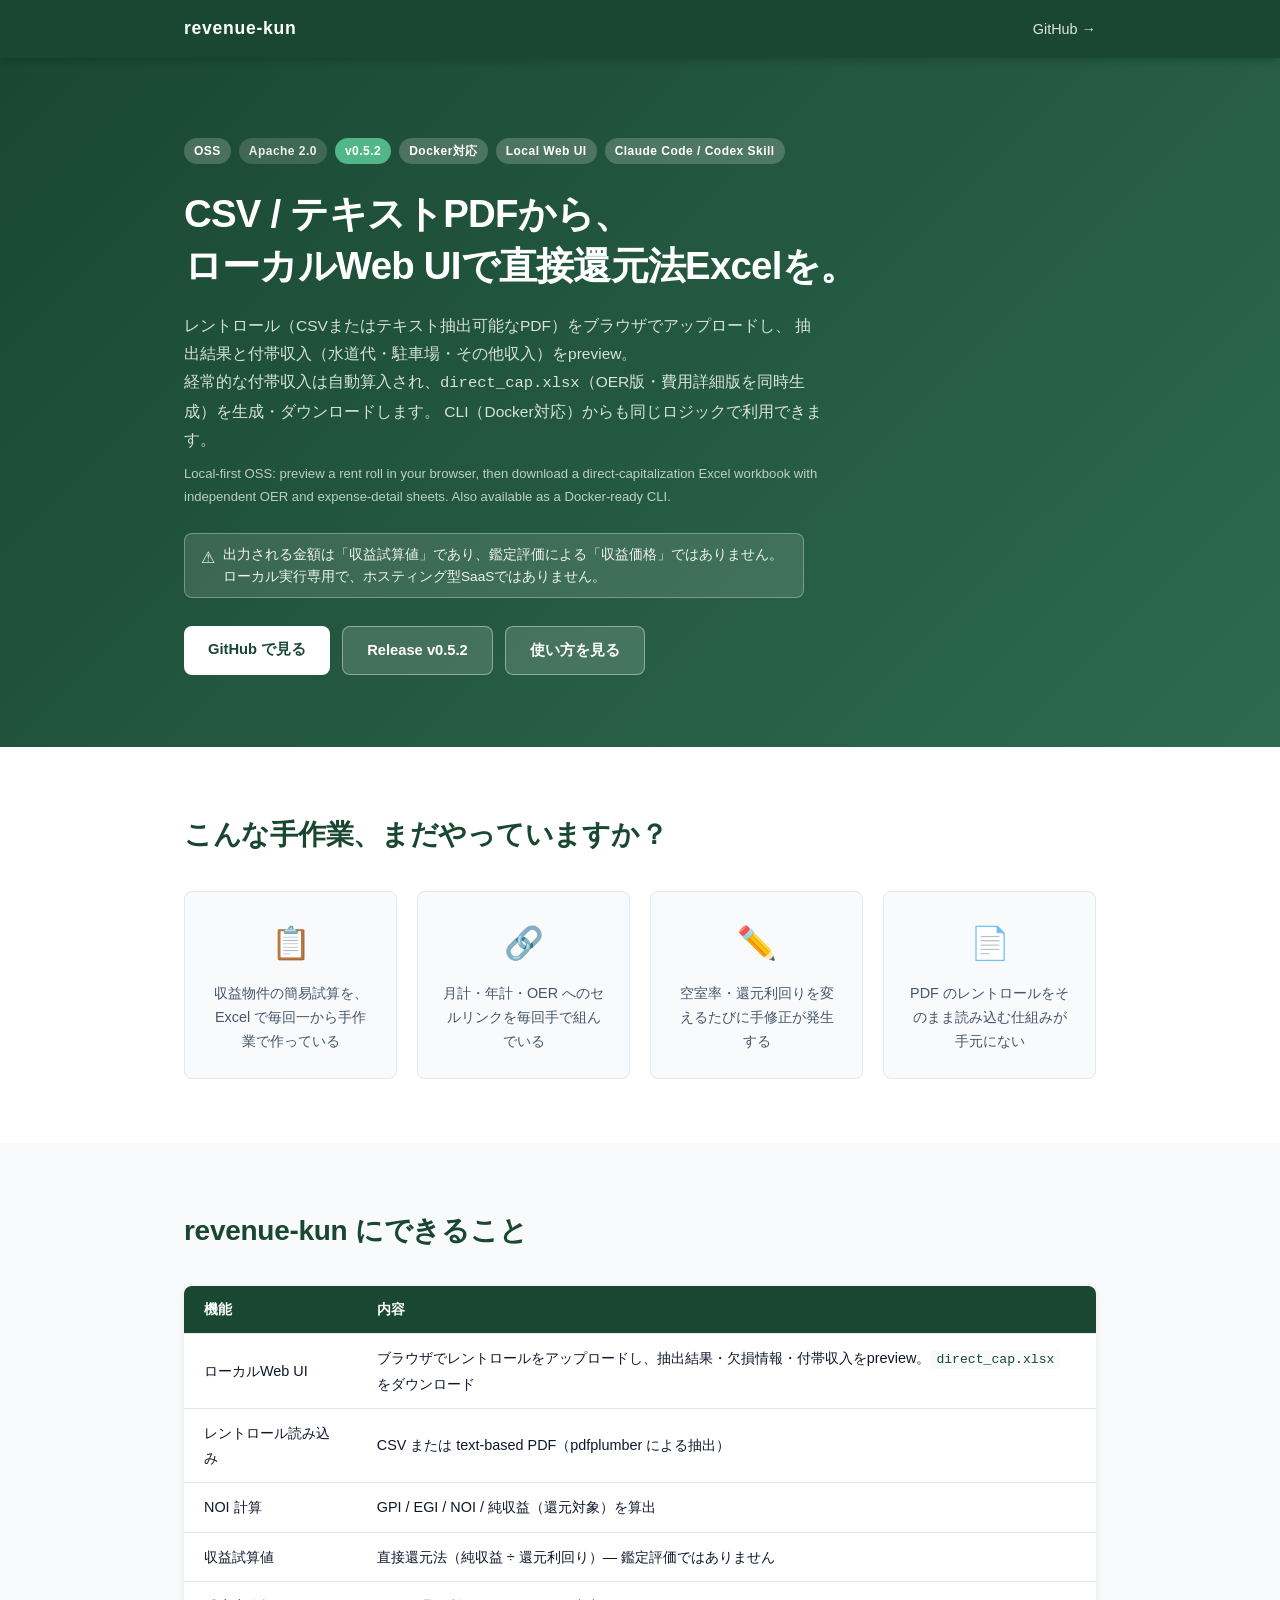
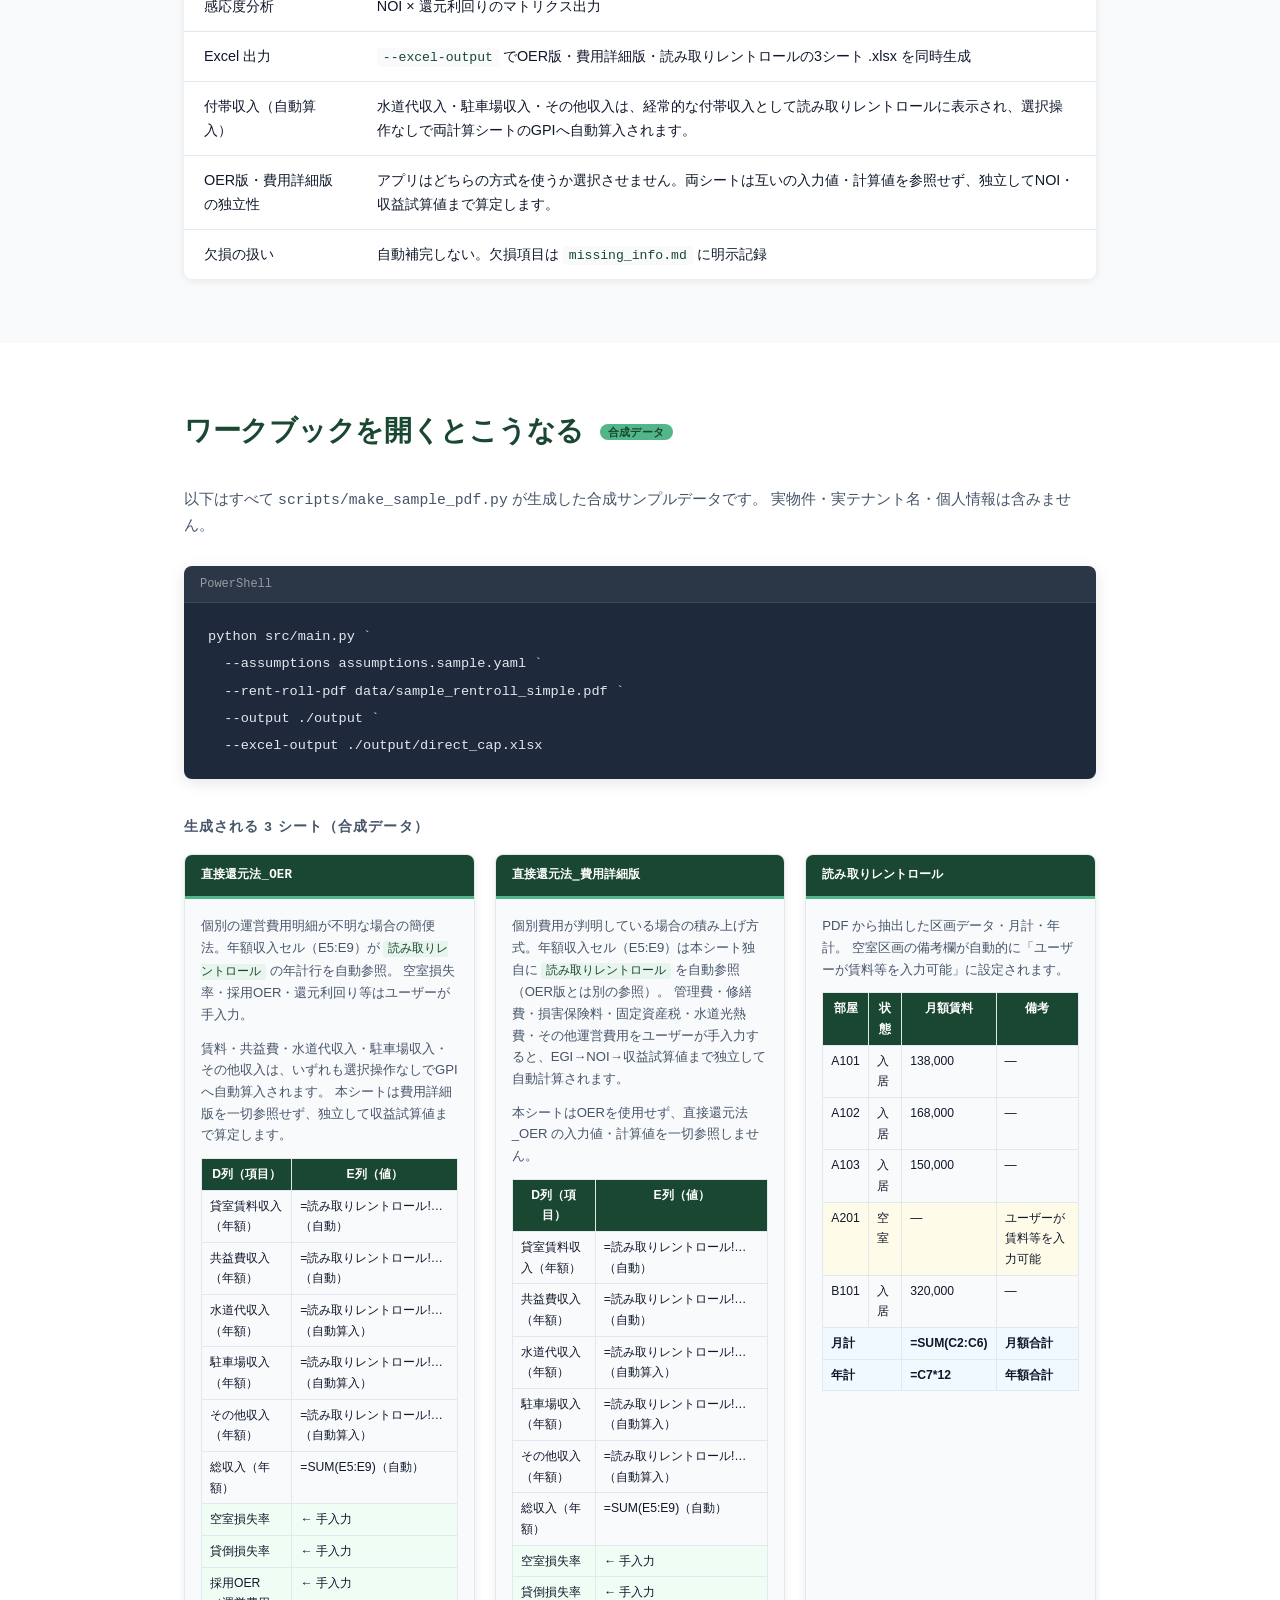
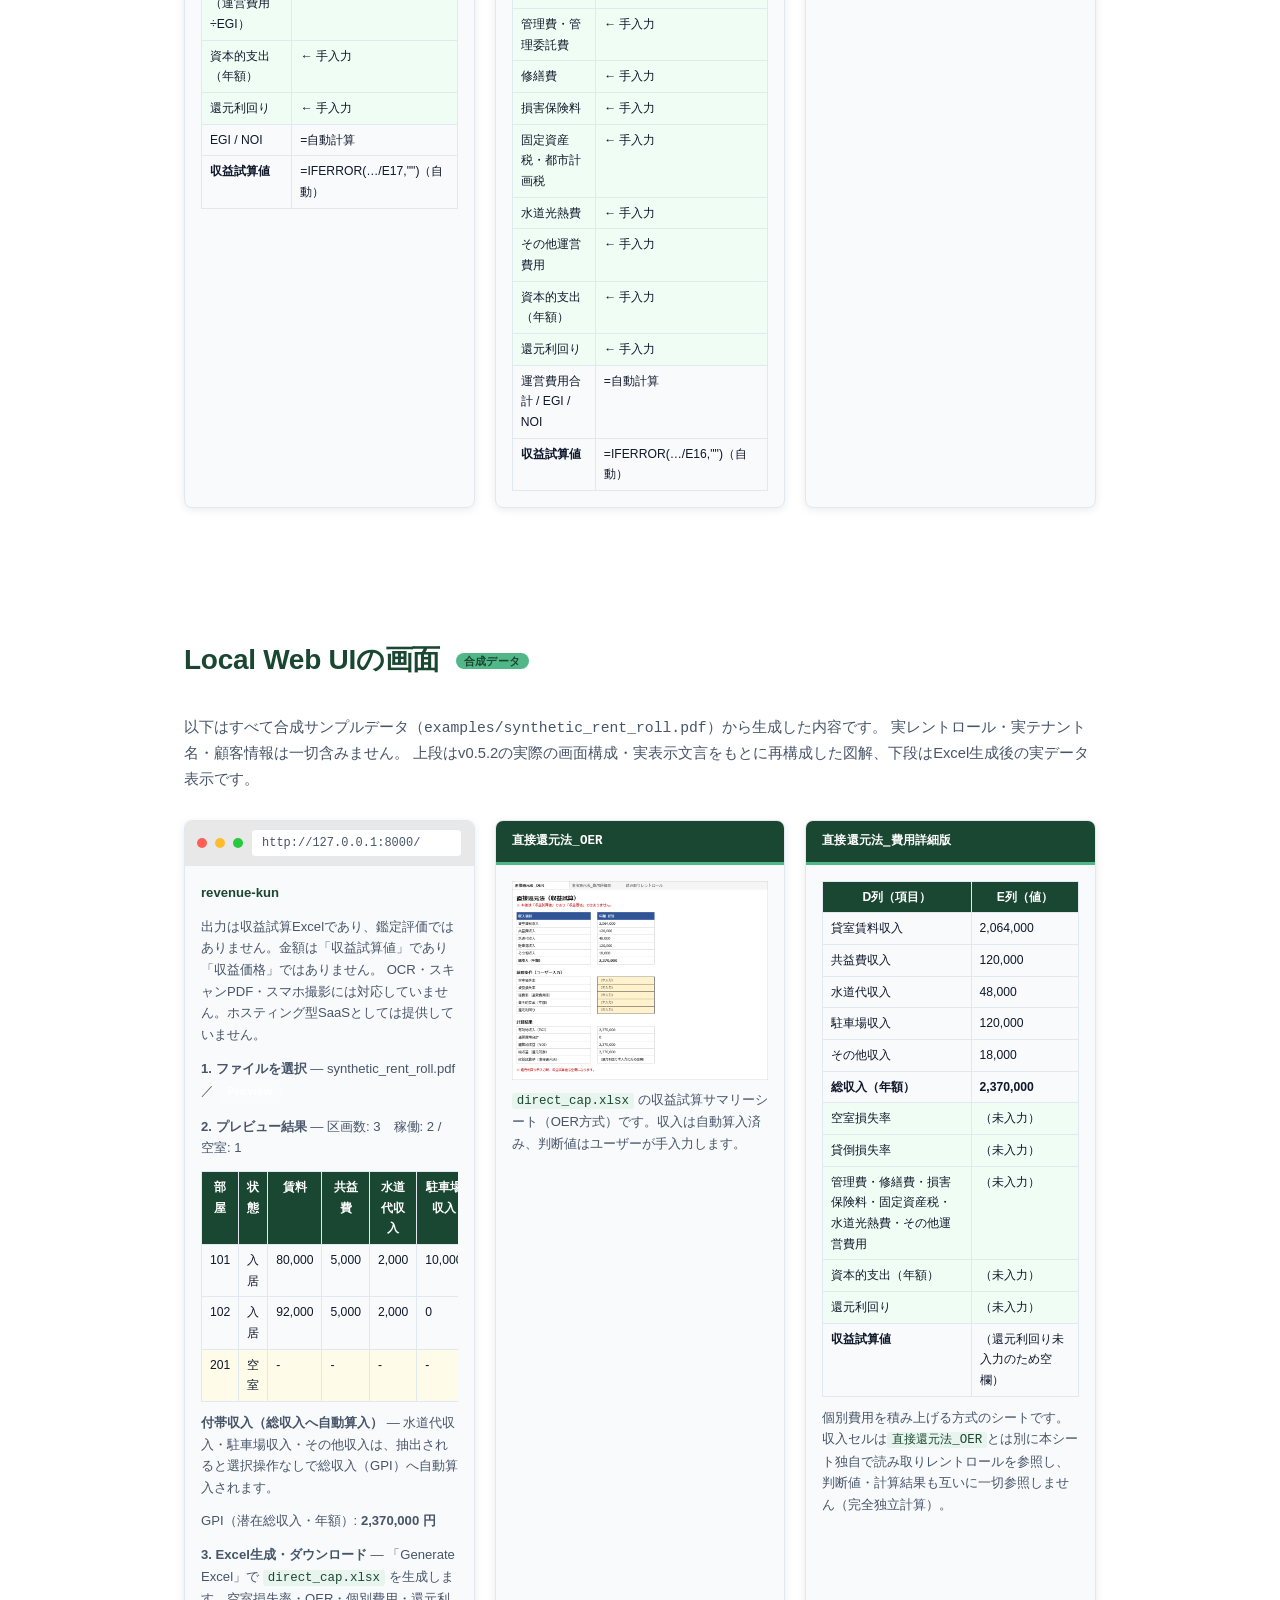
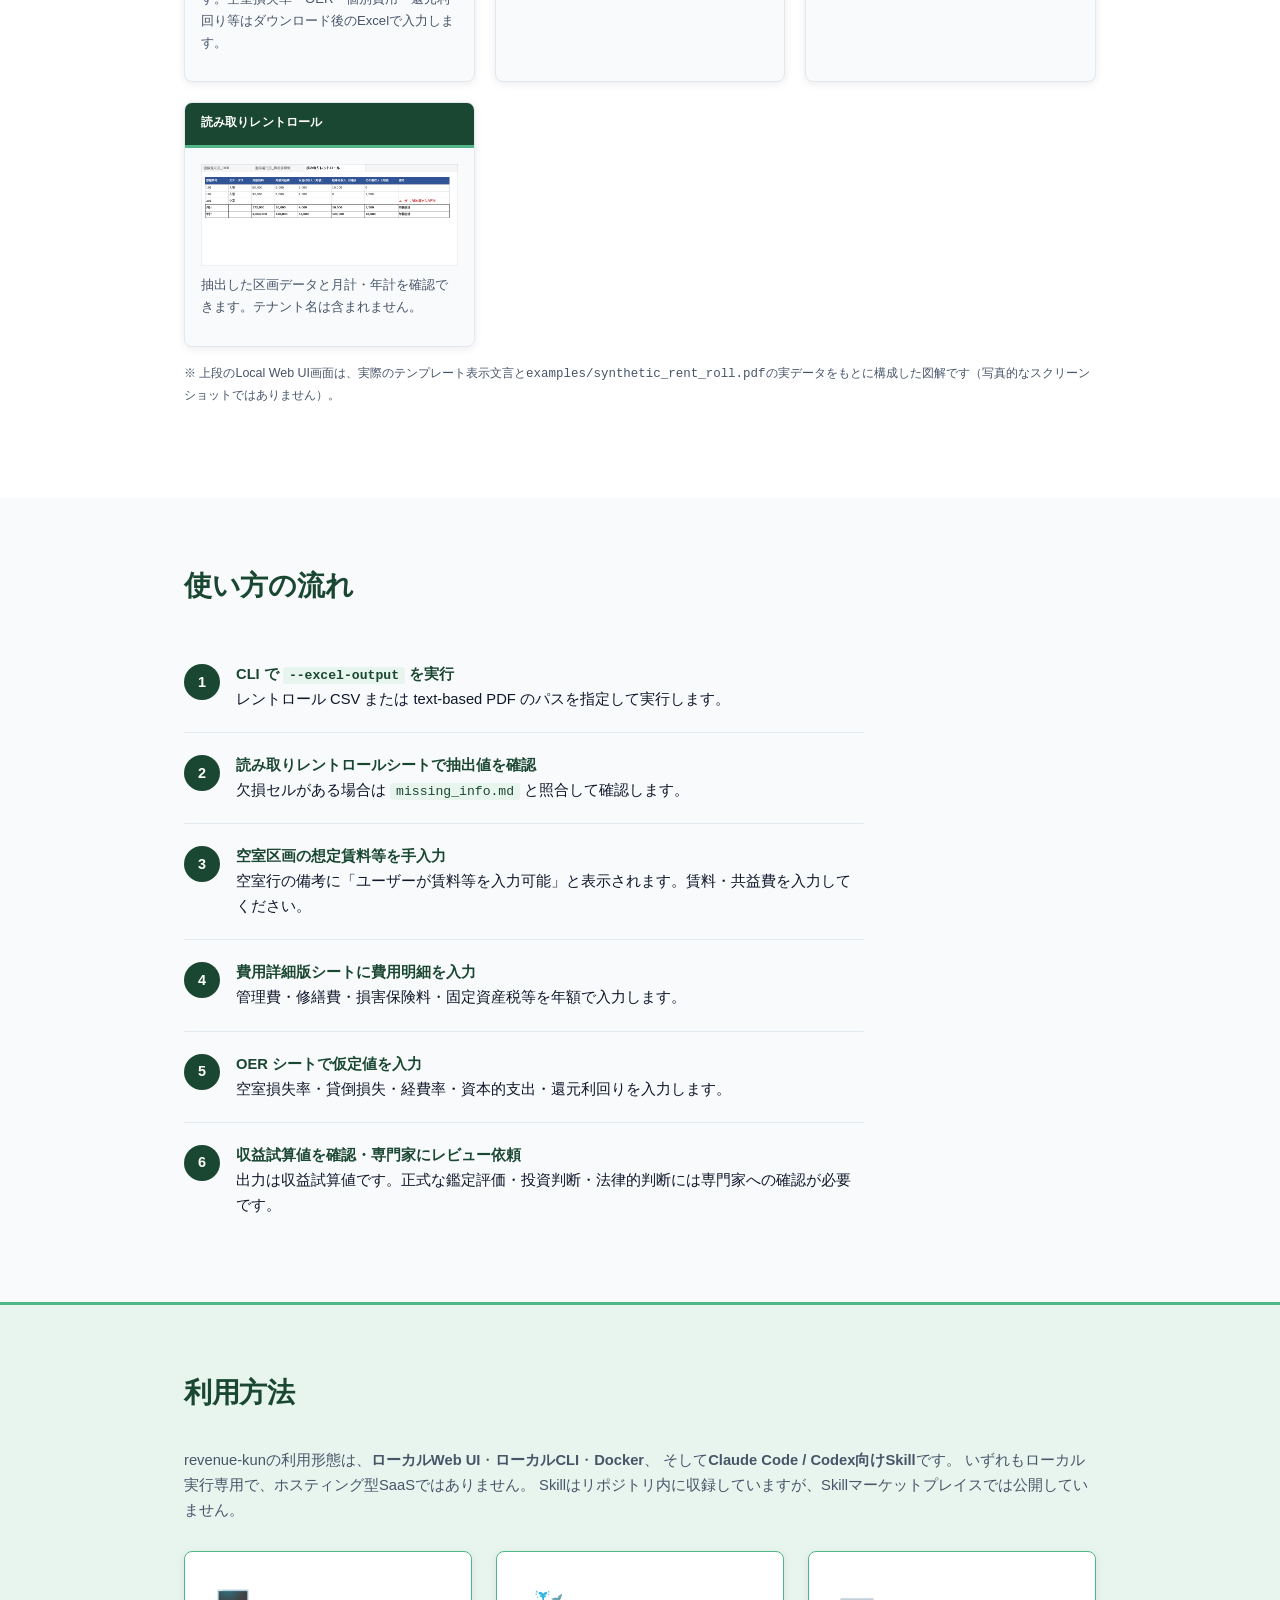
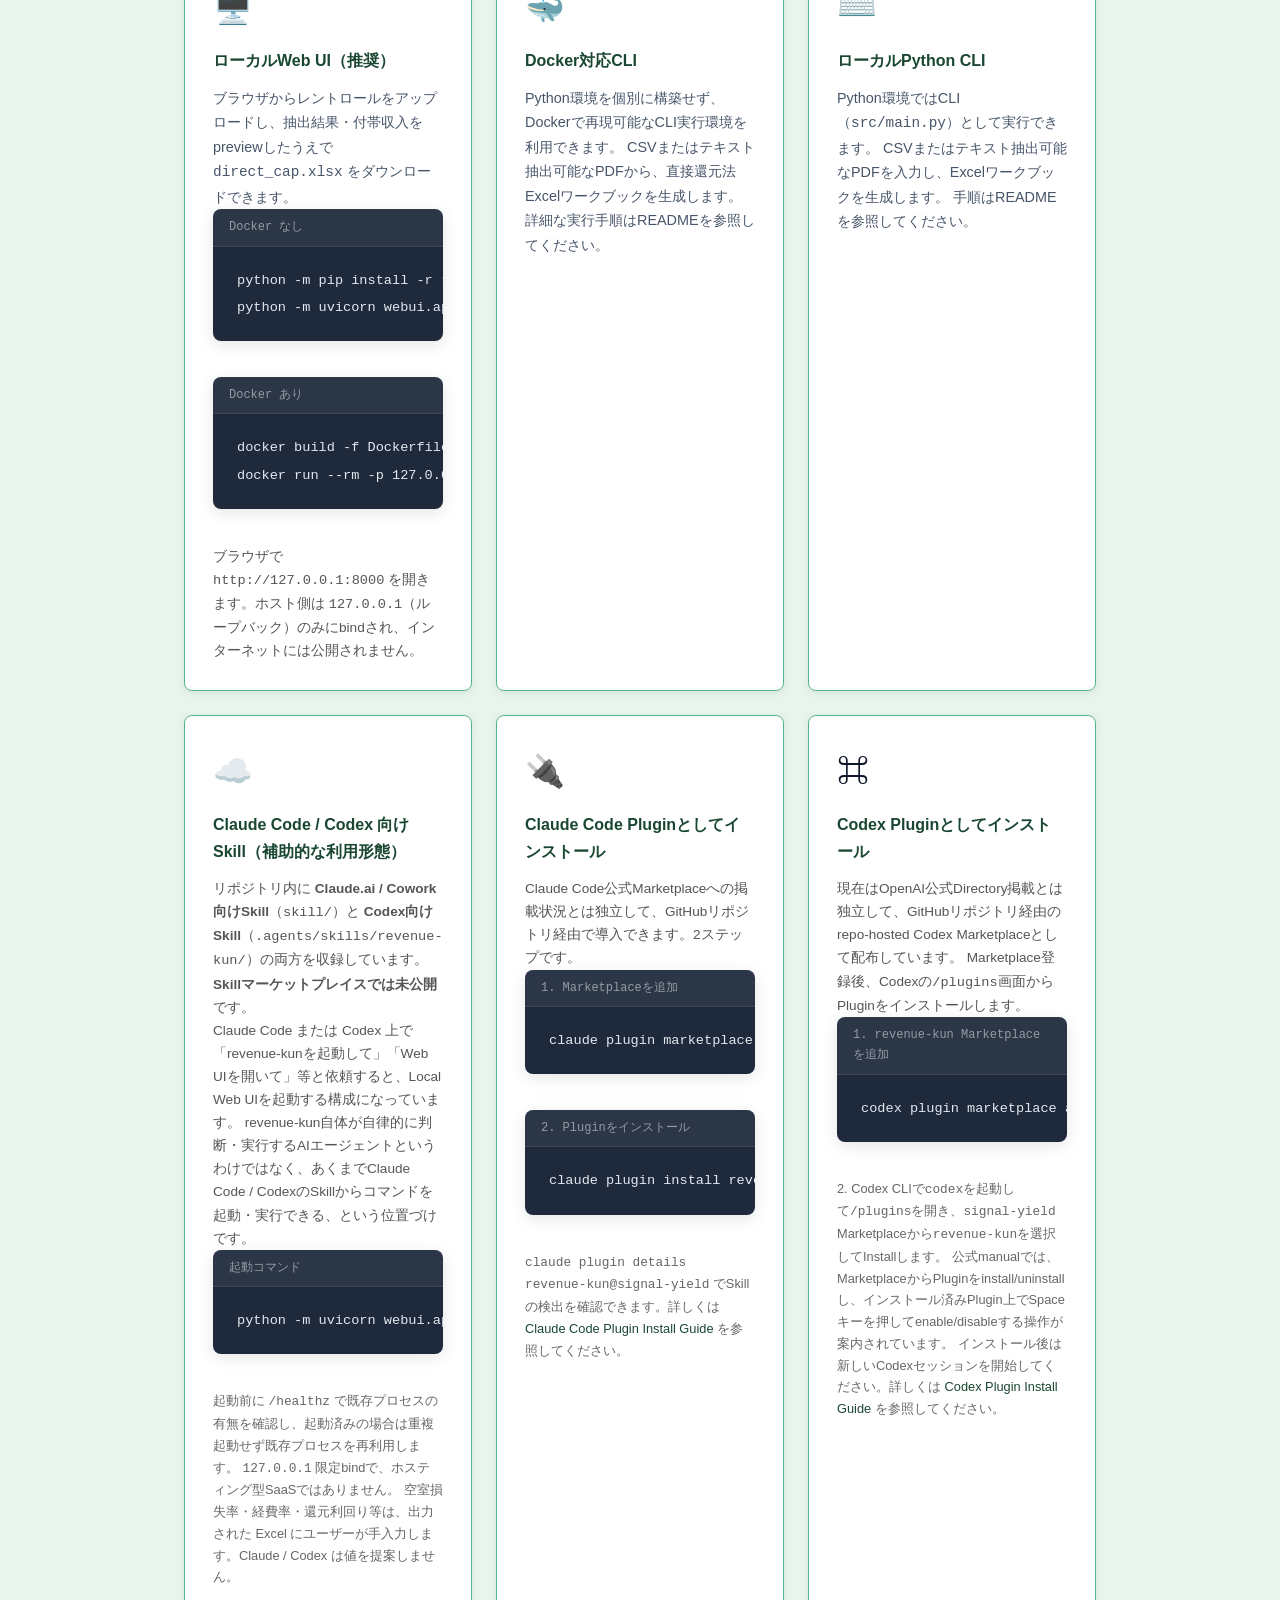
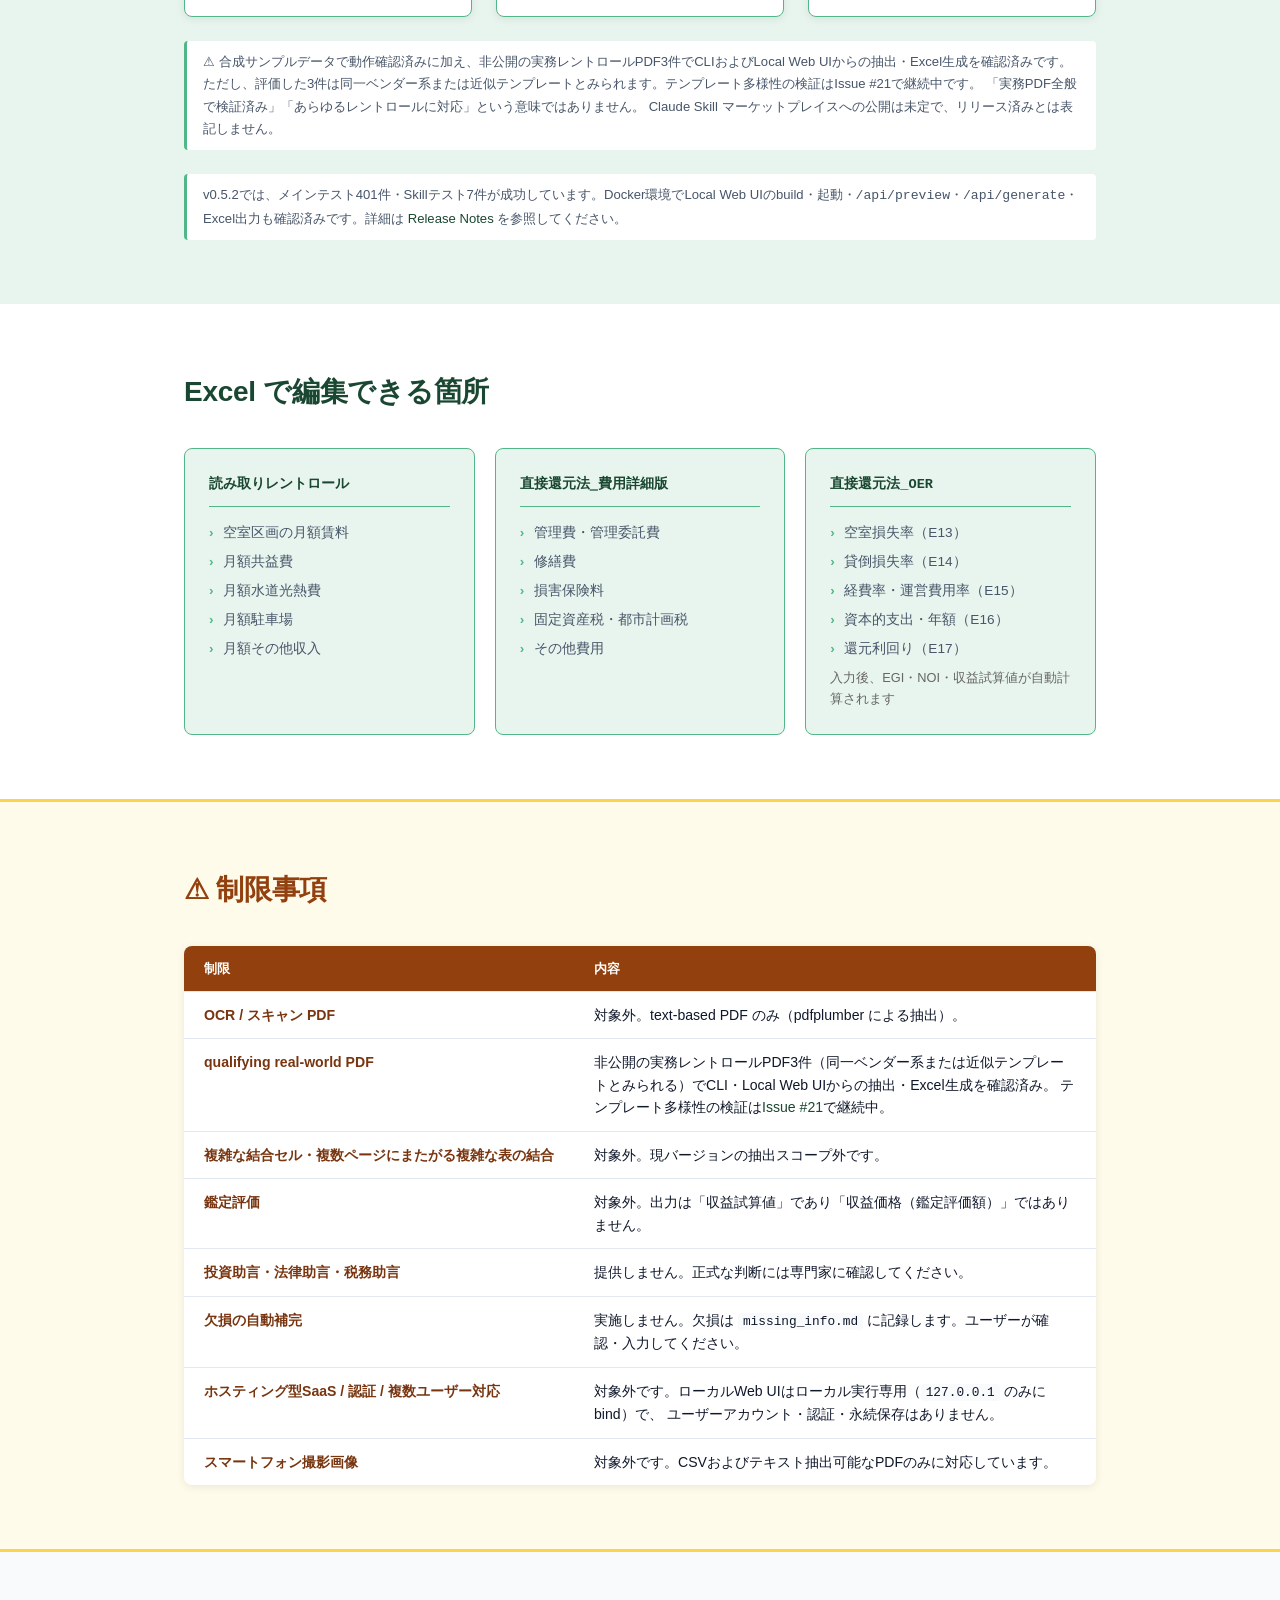
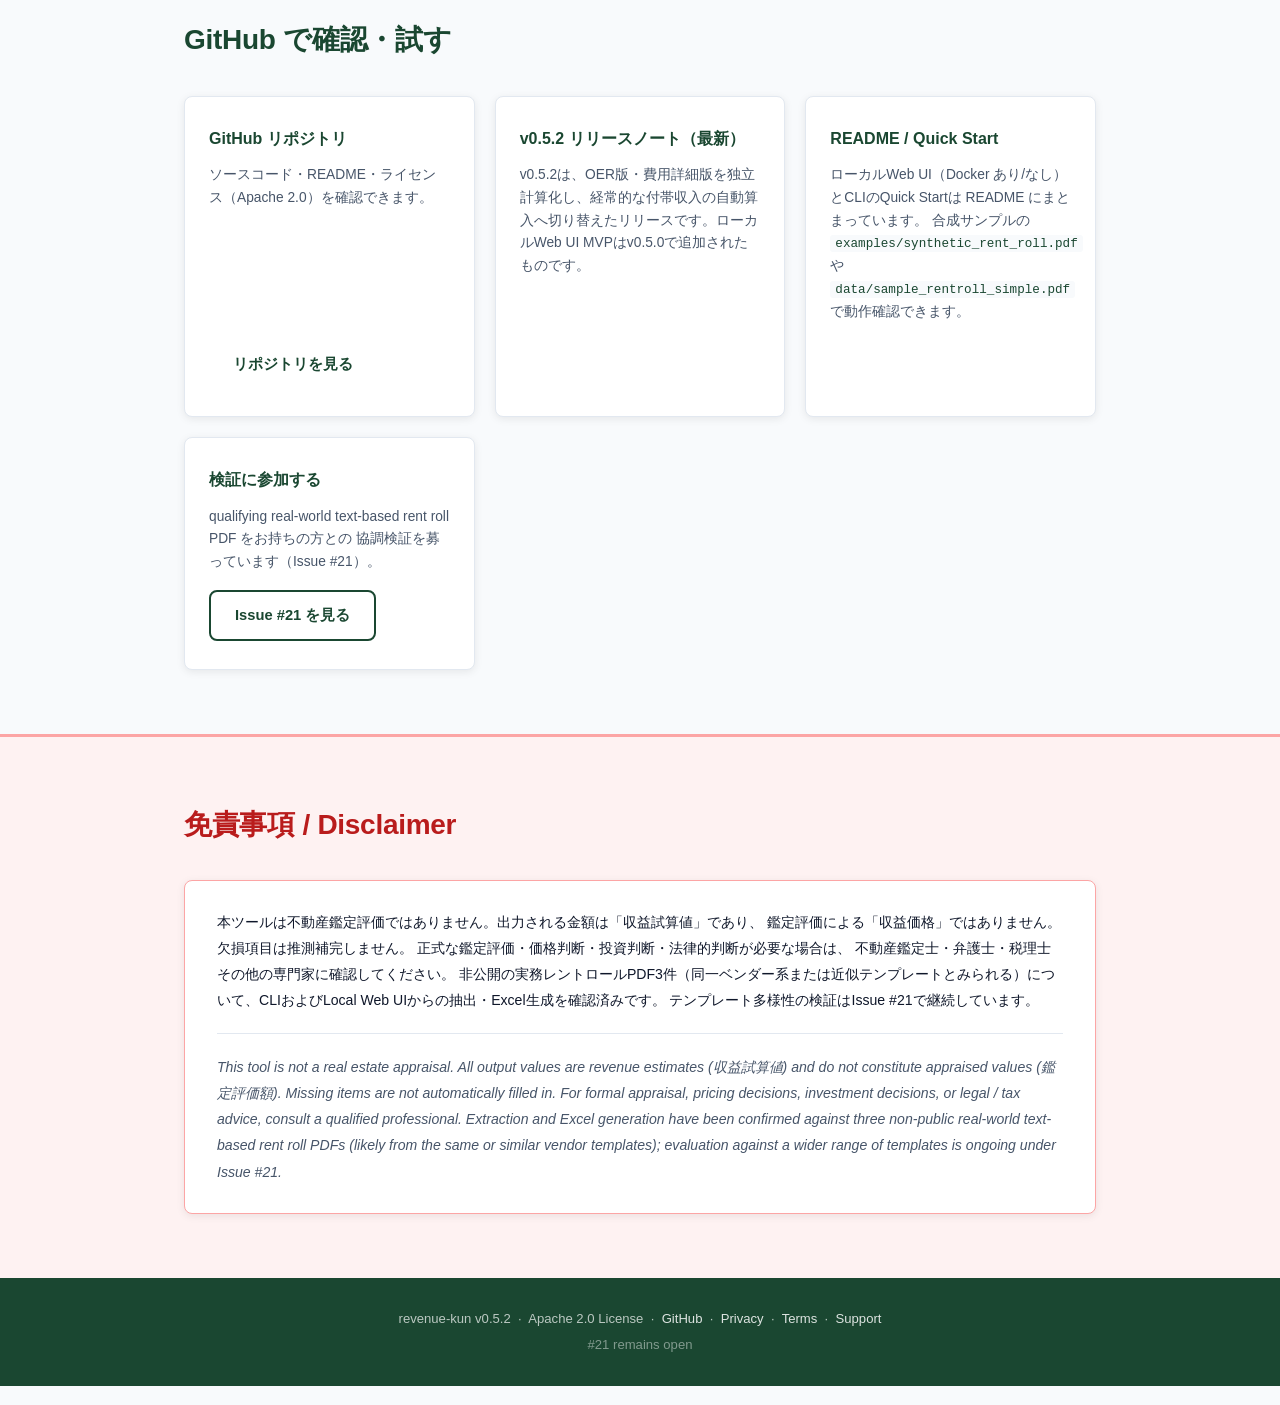
==== commit c40e4be9: "docs: publish Claude Code Plugin installation guide Co-Authored-By: Claude Sonnet 5 <noreply@anthrop" ====
--- a/docs/index.html
+++ b/docs/index.html
@@ -516,6 +516,27 @@
         </p>
       </div>
 
+      <div class="claude-card" id="claude-code-plugin">
+        <div class="claude-card-icon">🔌</div>
+        <h3>Claude Code Pluginとしてインストール</h3>
+        <p style="font-size:0.85em;color:#555;">
+          Claude Code公式Marketplaceへの掲載状況とは独立して、GitHubリポジトリ経由で導入できます。2ステップです。
+        </p>
+        <div class="code-block">
+          <div class="code-header">1. Marketplaceを追加</div>
+          <pre><code>claude plugin marketplace add signal-yield/revenue-kun</code></pre>
+        </div>
+        <div class="code-block">
+          <div class="code-header">2. Pluginをインストール</div>
+          <pre><code>claude plugin install revenue-kun@signal-yield</code></pre>
+        </div>
+        <p style="font-size:0.8em;color:#666;">
+          <code>claude plugin details revenue-kun@signal-yield</code> でSkillの検出を確認できます。詳しくは
+          <a href="https://github.com/signal-yield/revenue-kun/blob/main/docs/CLAUDE_CODE_PLUGIN_INSTALL.md">Claude Code Plugin Install Guide</a>
+          を参照してください。
+        </p>
+      </div>
+
       <div class="claude-card" id="codex-plugin">
         <div class="claude-card-icon">⌘</div>
         <h3>Codex Pluginとしてインストール</h3>
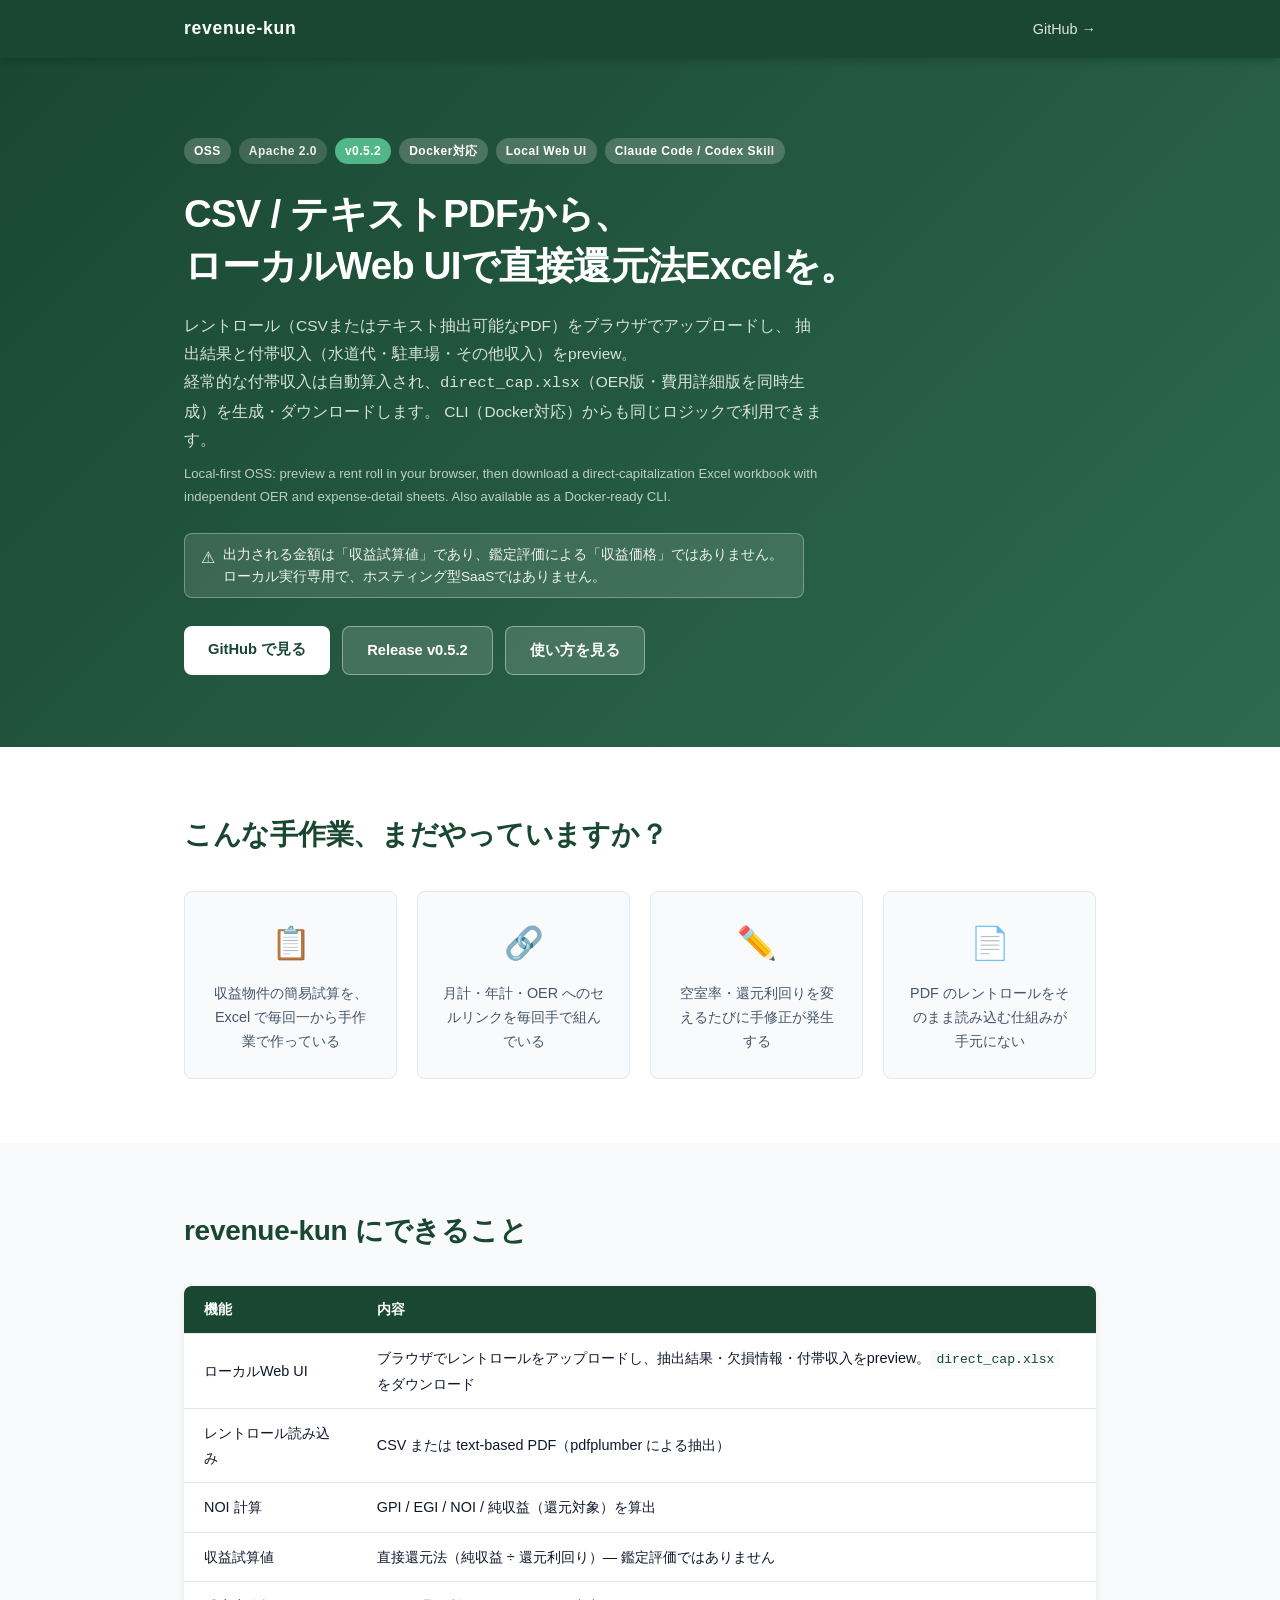
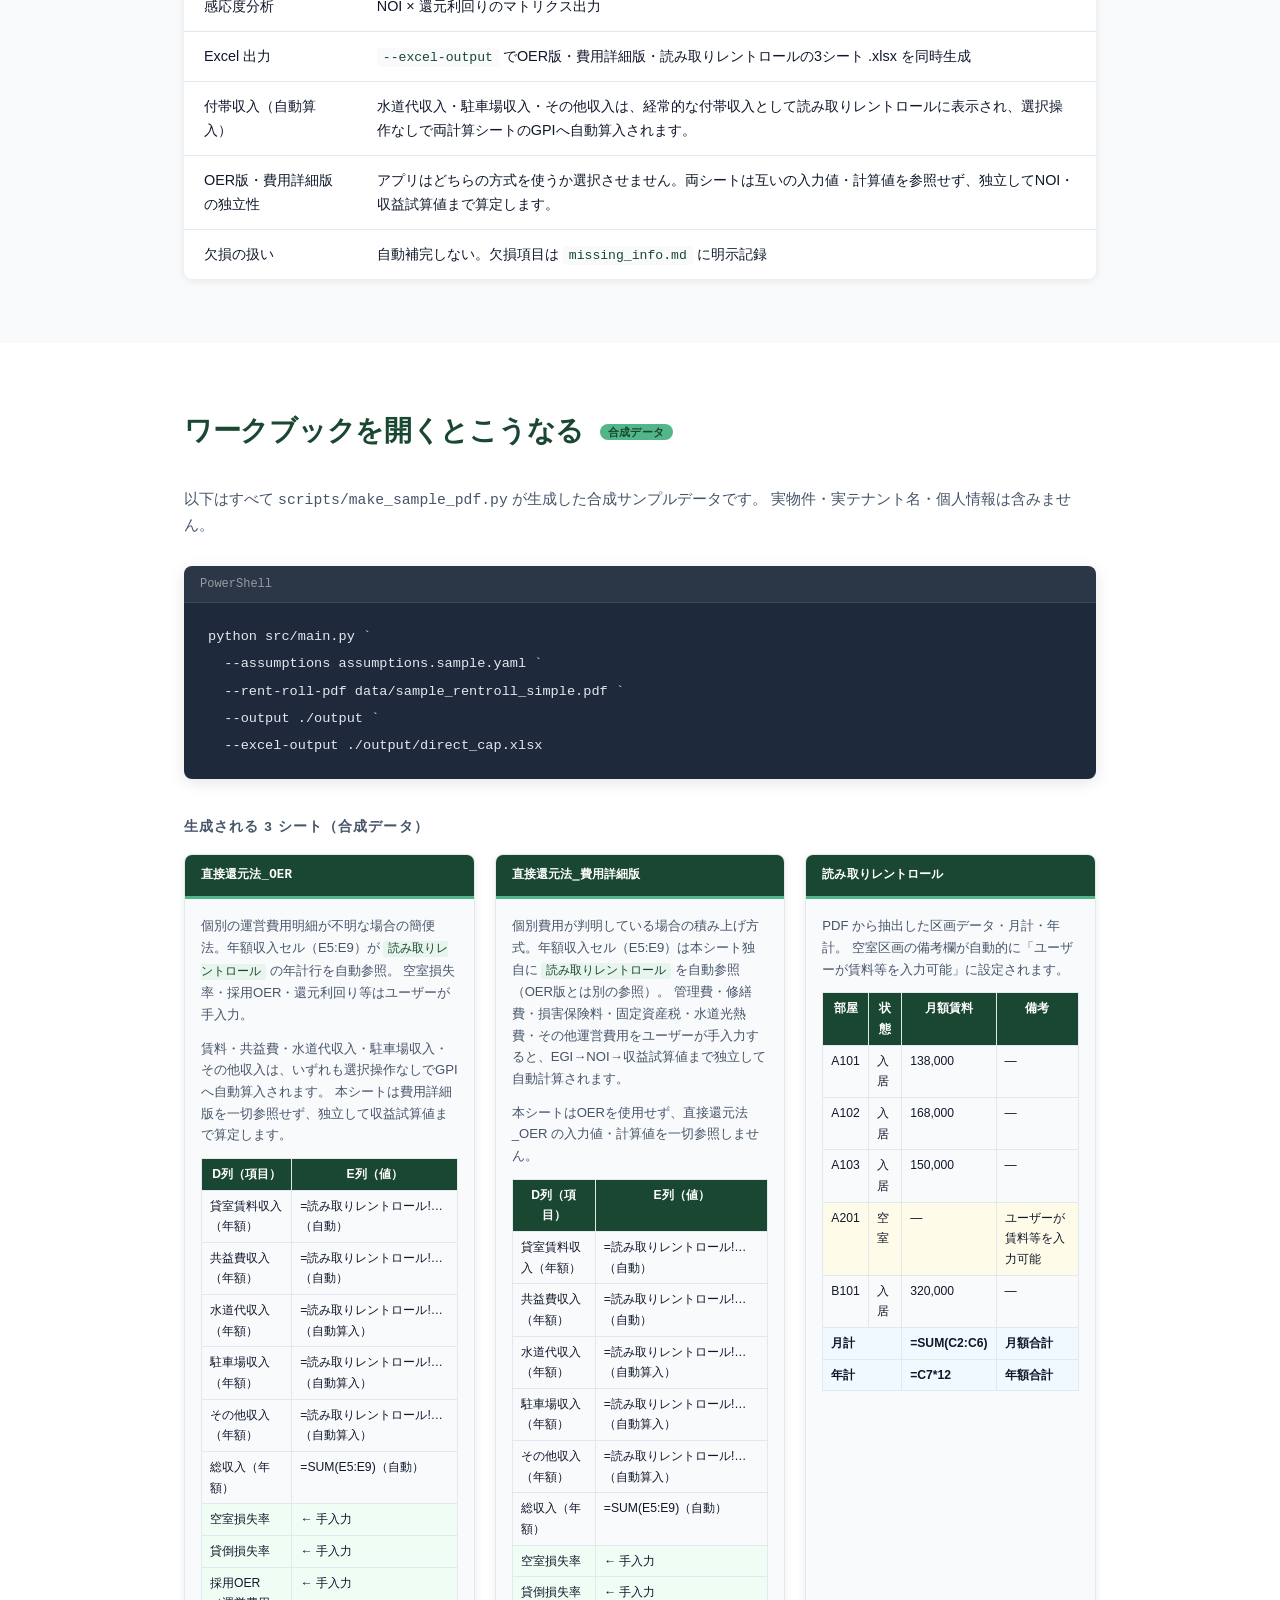
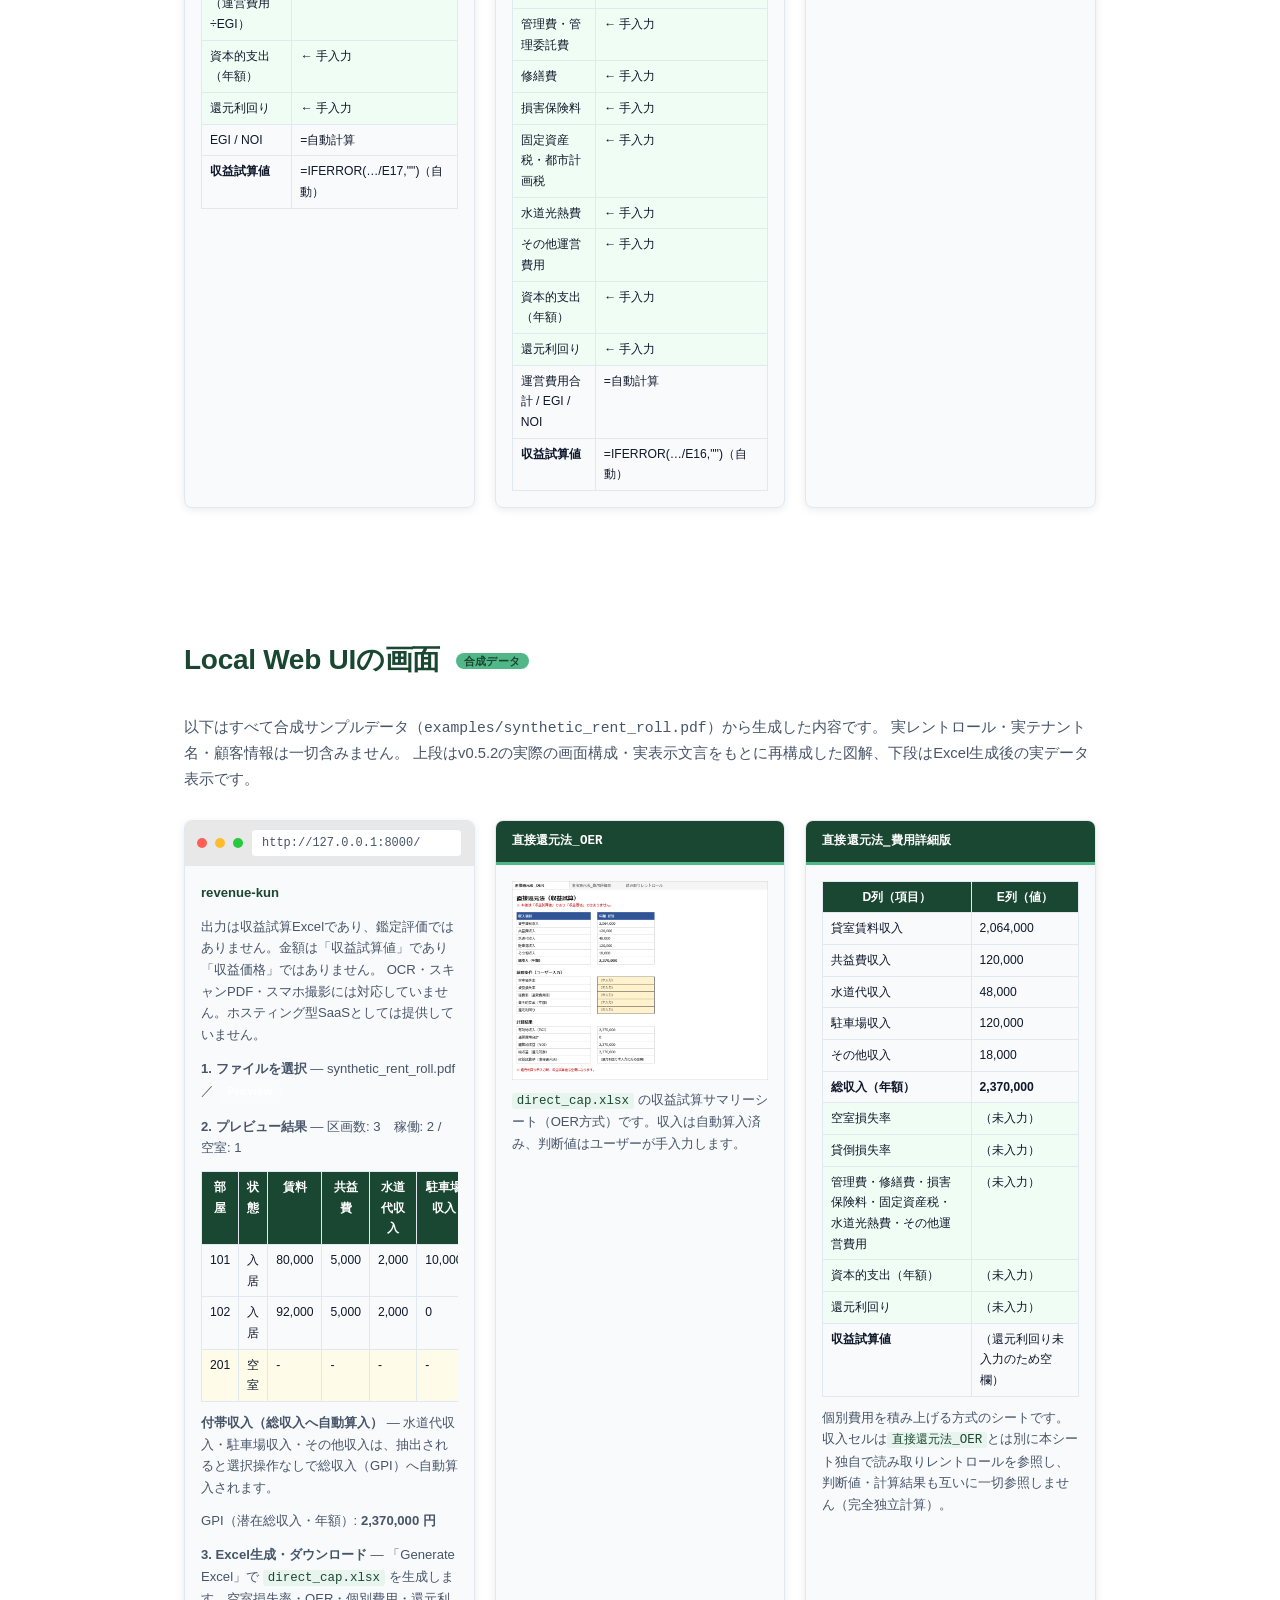
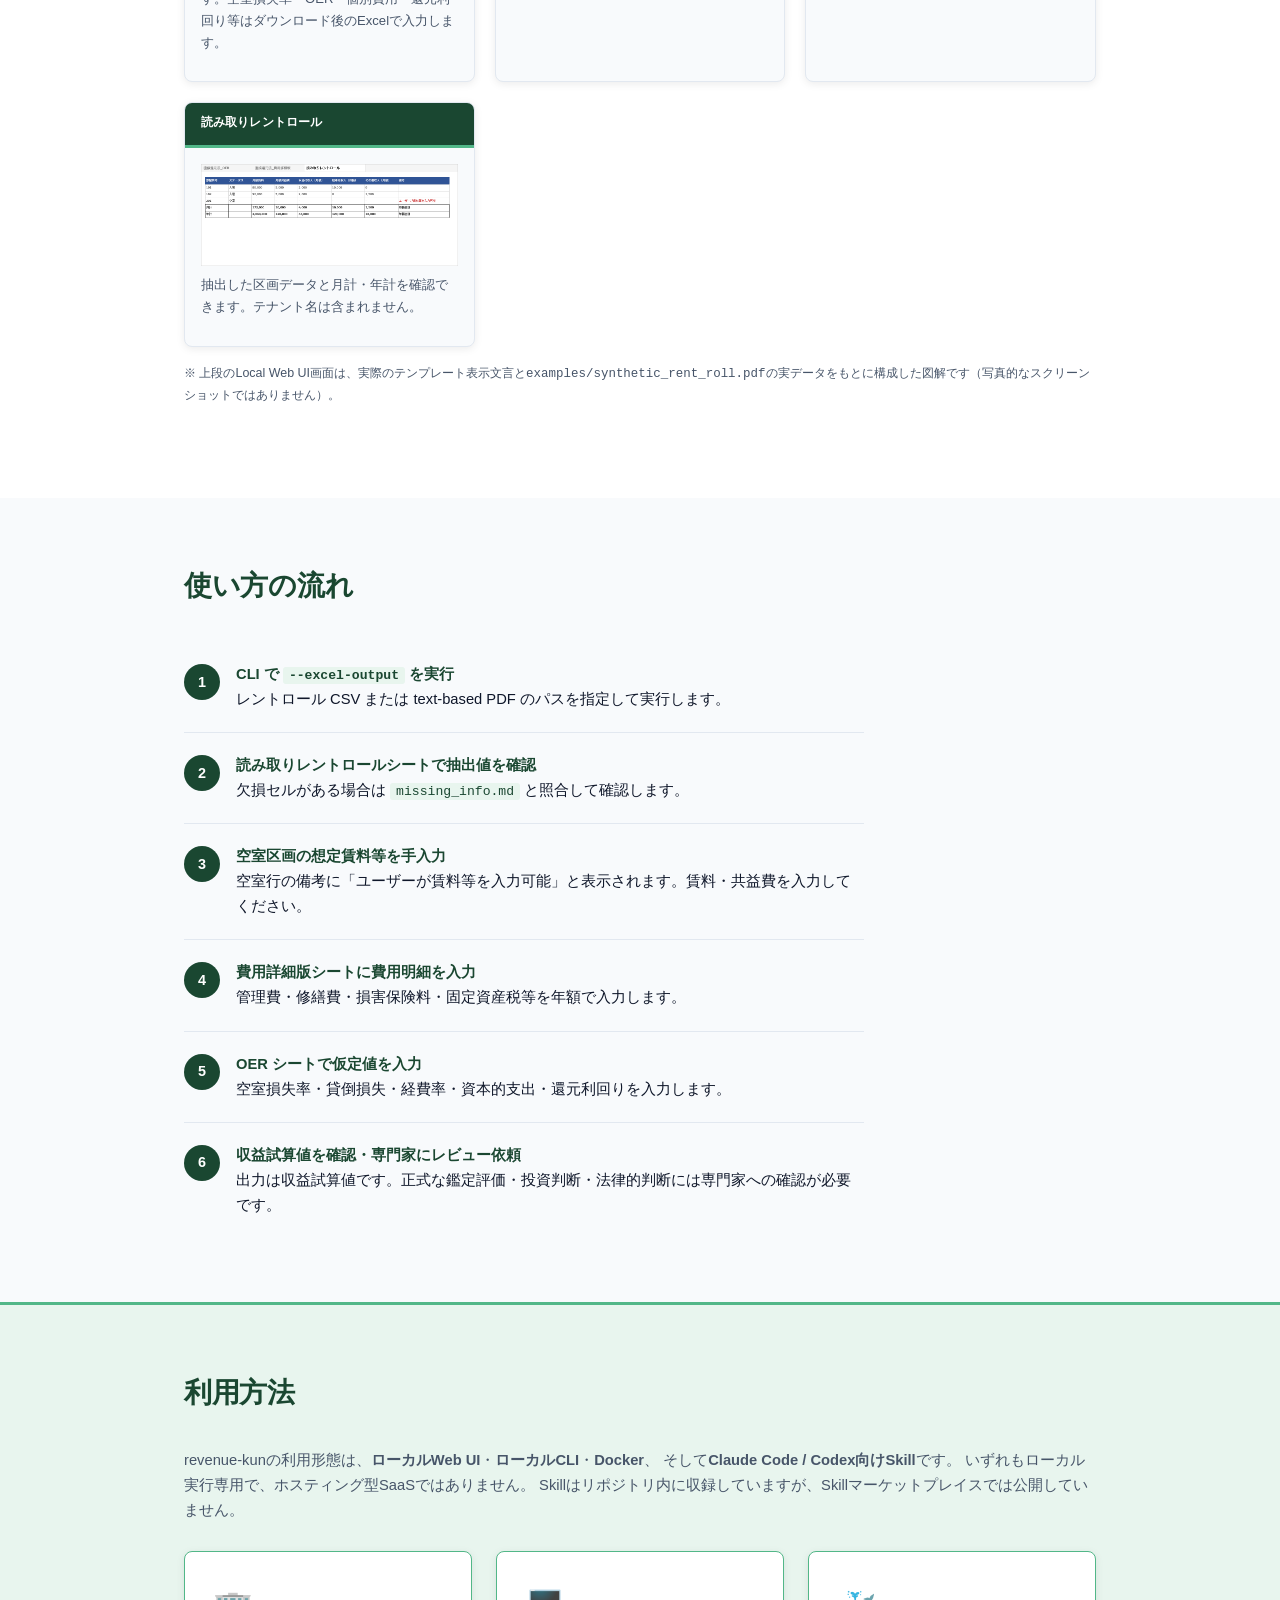
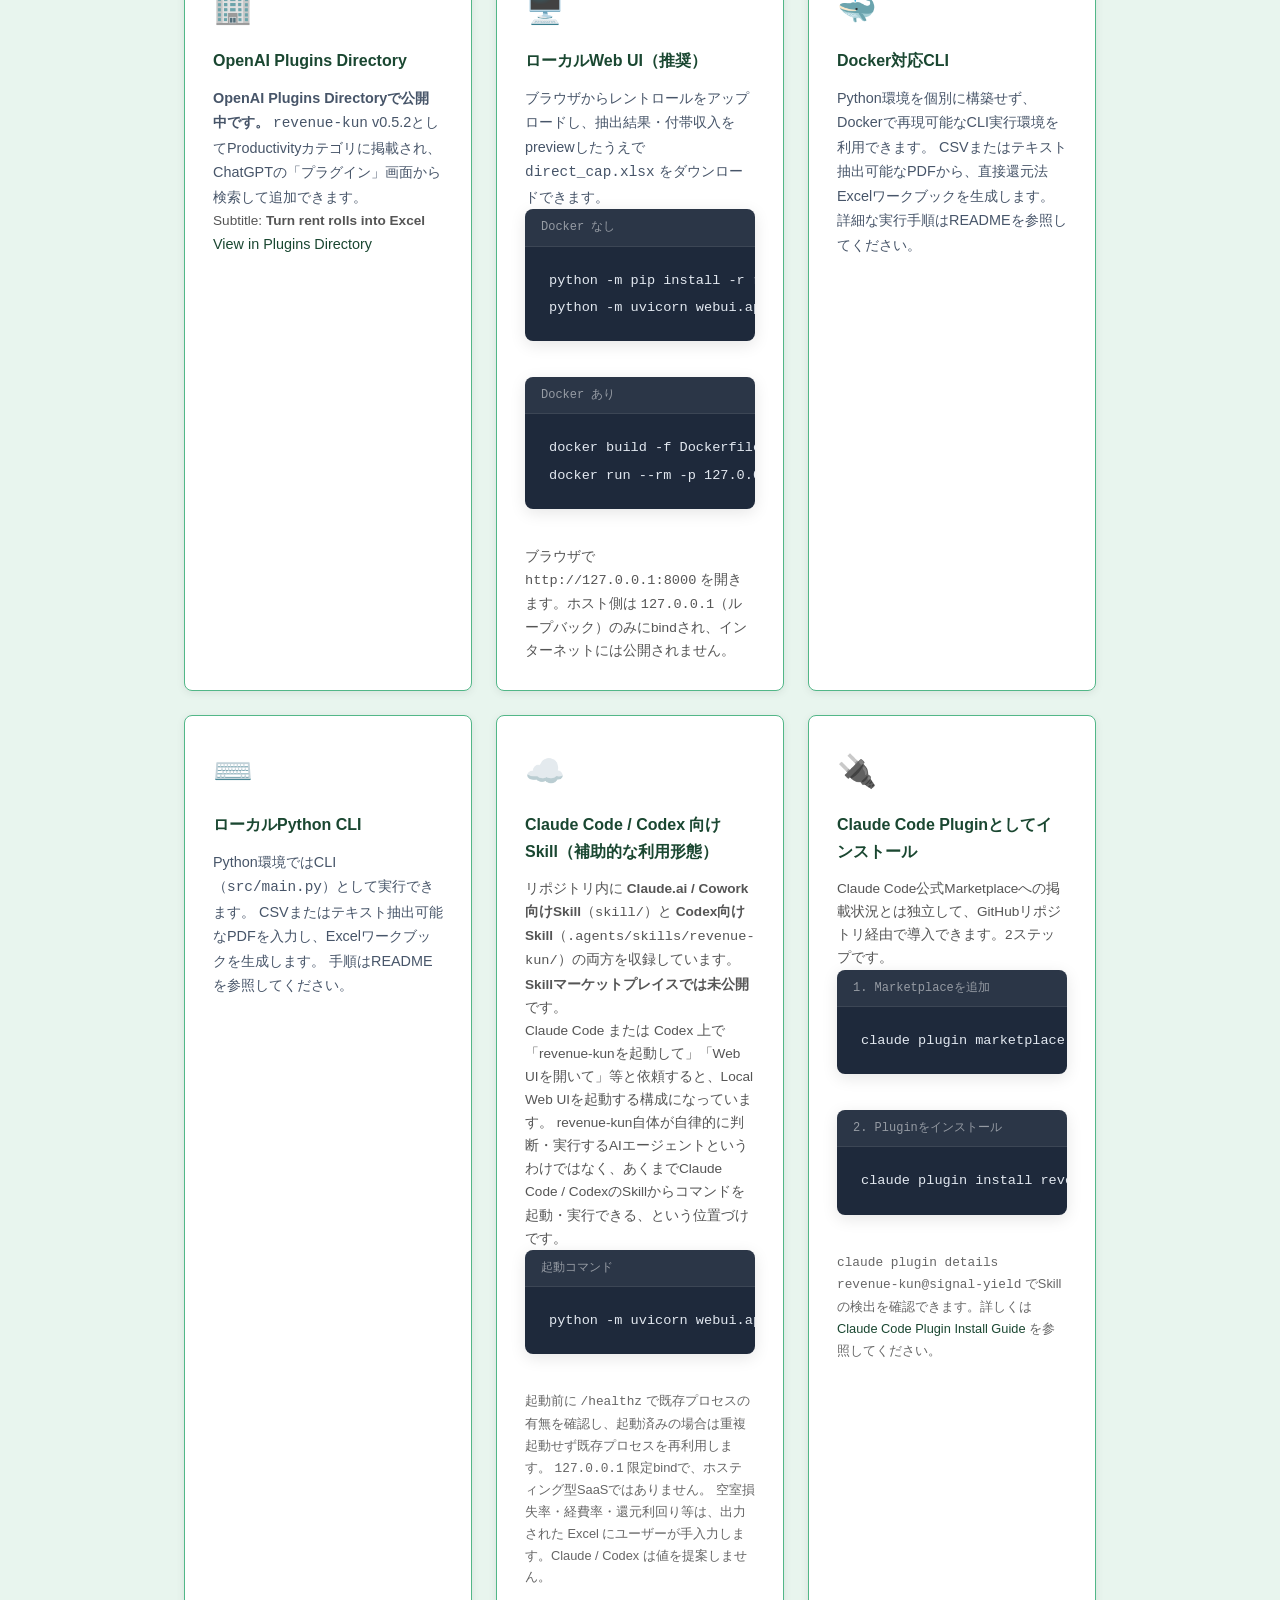
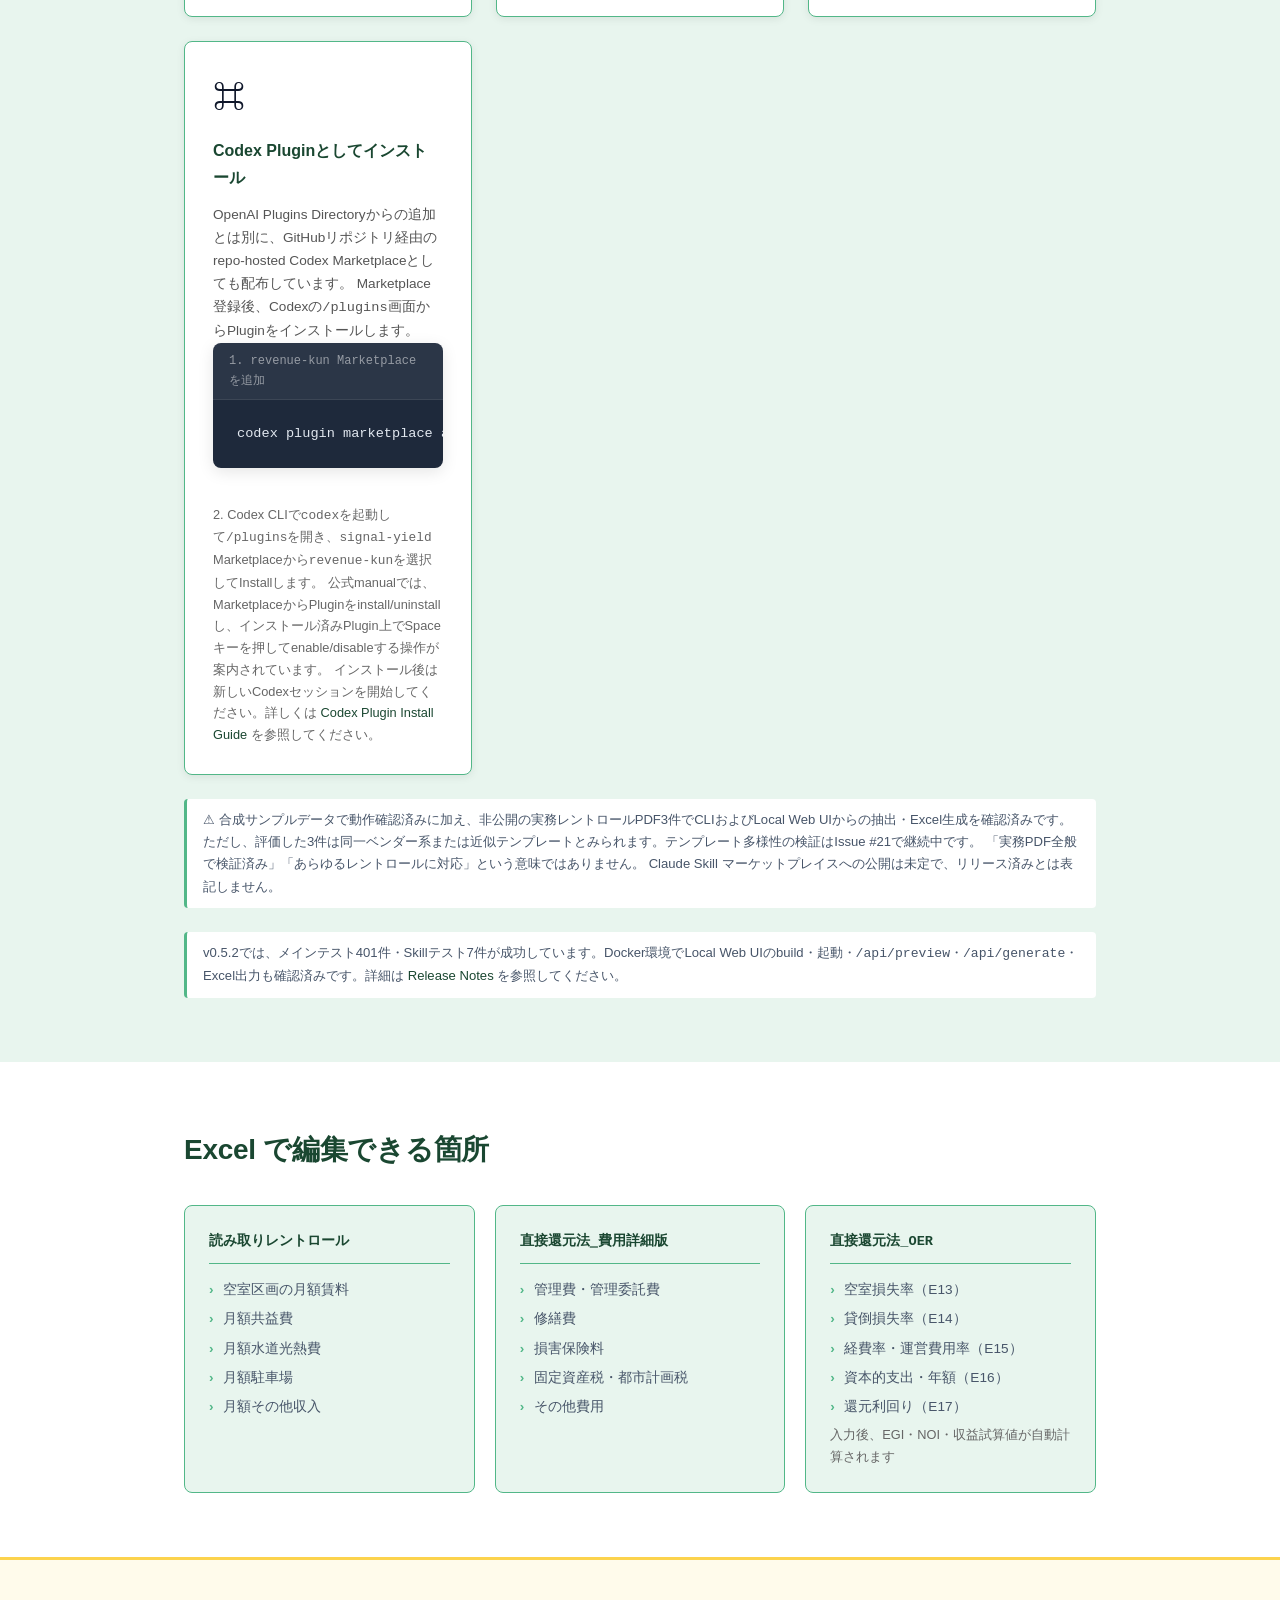
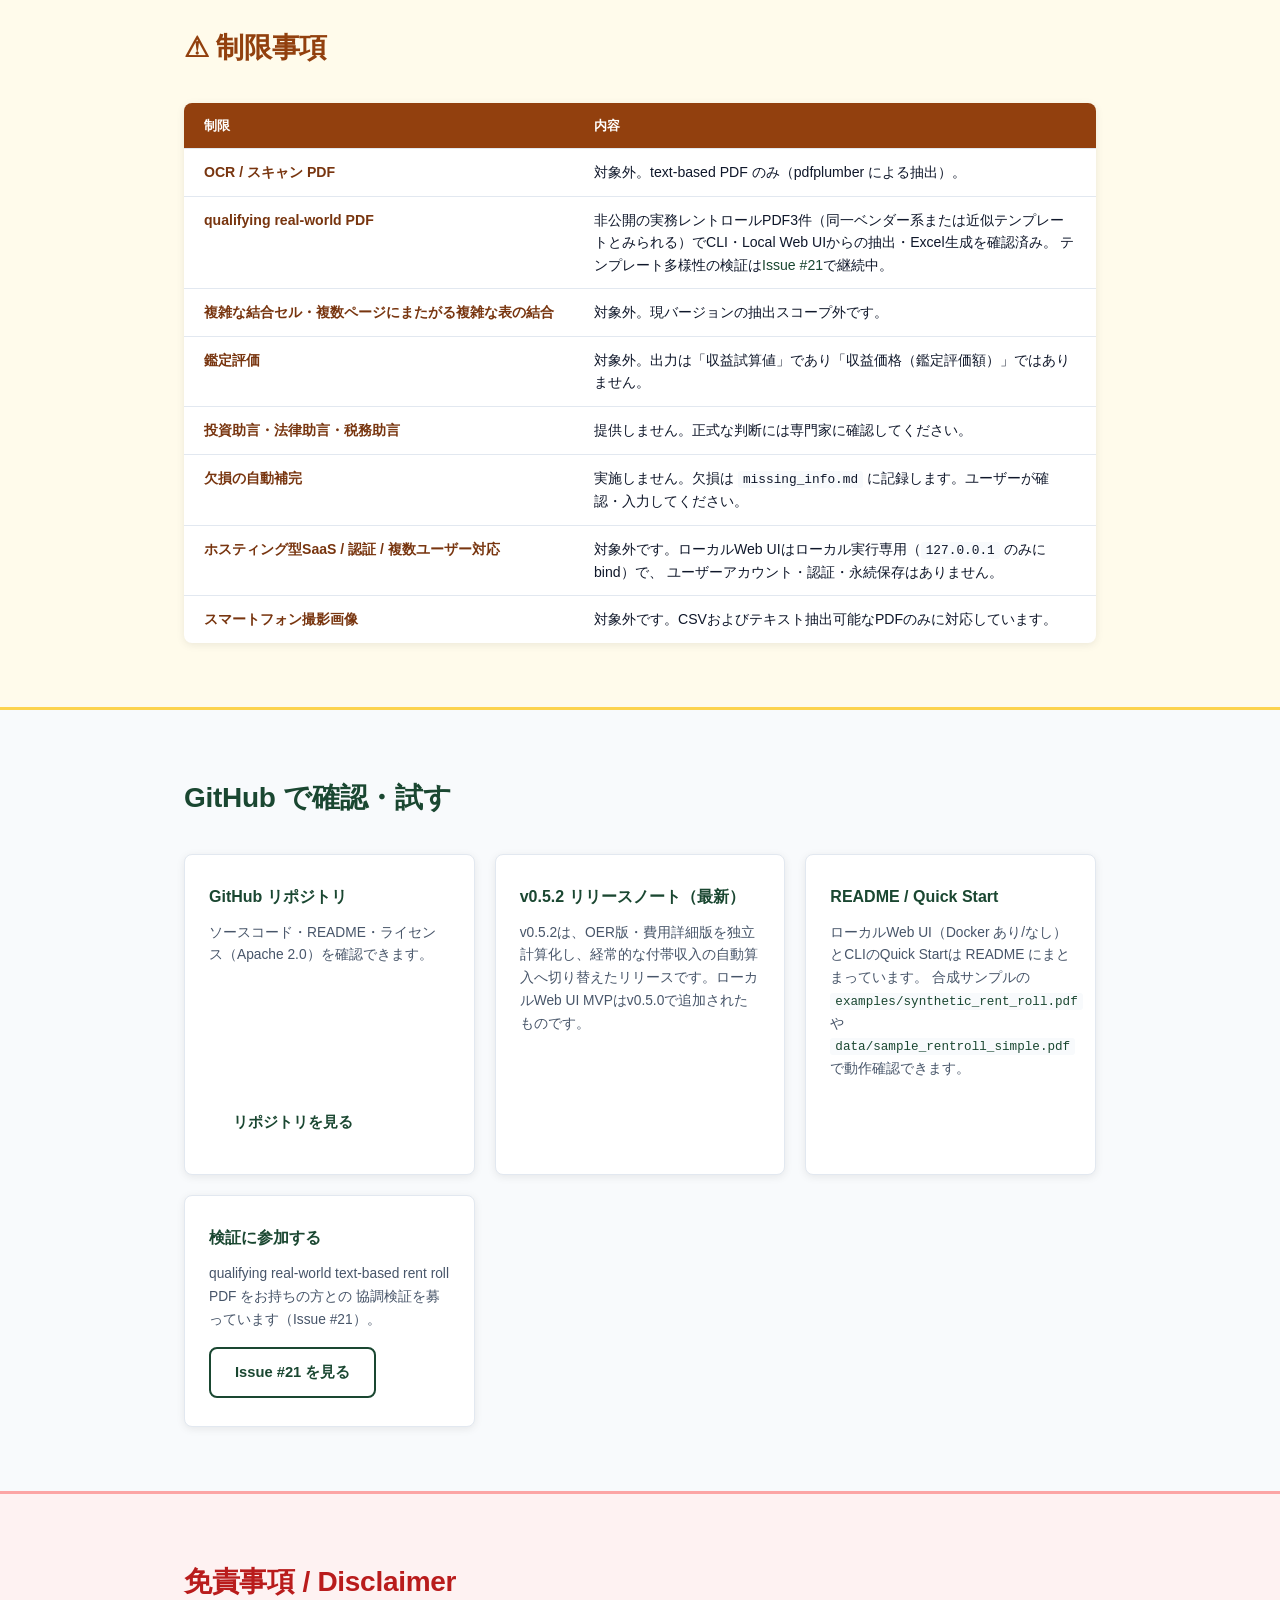
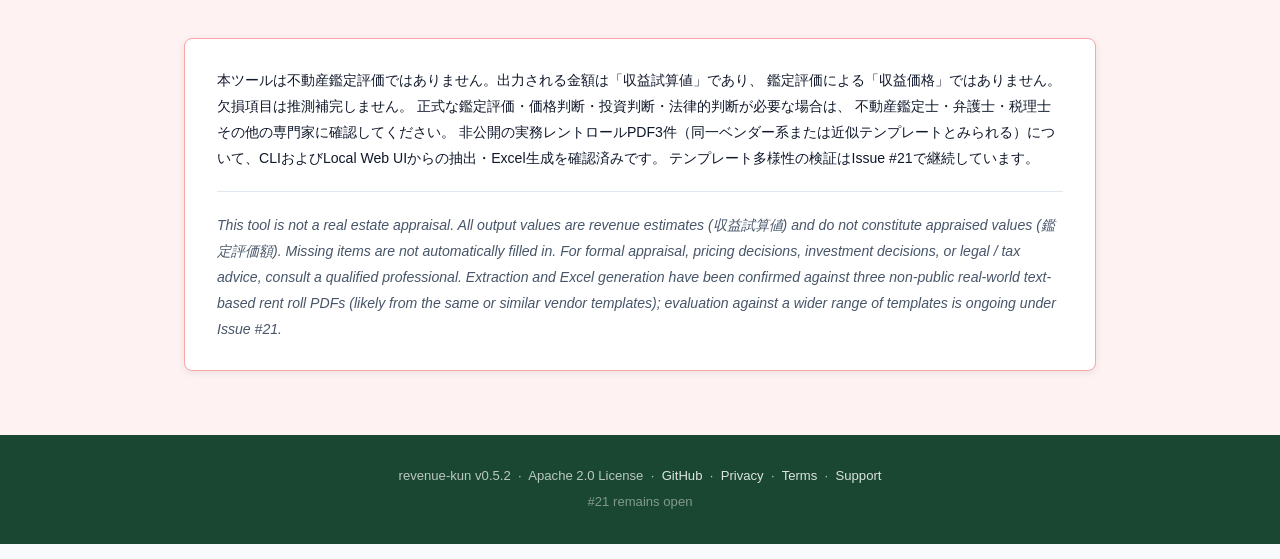
==== commit 8a0789ba: "docs: announce OpenAI Plugins Directory publication" ====
--- a/docs/index.html
+++ b/docs/index.html
@@ -452,6 +452,22 @@
     </p>
     <div class="claude-cards">
 
+      <div class="claude-card" id="openai-plugins-directory">
+        <div class="claude-card-icon">🏢</div>
+        <h3>OpenAI Plugins Directory</h3>
+        <p>
+          <strong>OpenAI Plugins Directoryで公開中です。</strong>
+          <code>revenue-kun</code> v0.5.2としてProductivityカテゴリに掲載され、
+          ChatGPTの「プラグイン」画面から検索して追加できます。
+        </p>
+        <p style="font-size:0.85em;color:#555;">
+          Subtitle: <strong>Turn rent rolls into Excel</strong>
+        </p>
+        <p>
+          <a href="https://chatgpt.com/plugins?q=revenue" target="_blank" rel="noopener noreferrer">View in Plugins Directory</a>
+        </p>
+      </div>
+
       <div class="claude-card">
         <div class="claude-card-icon">🖥️</div>
         <h3>ローカルWeb UI（推奨）</h3>
@@ -541,7 +557,7 @@
         <div class="claude-card-icon">⌘</div>
         <h3>Codex Pluginとしてインストール</h3>
         <p style="font-size:0.85em;color:#555;">
-          現在はOpenAI公式Directory掲載とは独立して、GitHubリポジトリ経由のrepo-hosted Codex Marketplaceとして配布しています。
+          OpenAI Plugins Directoryからの追加とは別に、GitHubリポジトリ経由のrepo-hosted Codex Marketplaceとしても配布しています。
           Marketplace登録後、Codexの<code>/plugins</code>画面からPluginをインストールします。
         </p>
         <div class="code-block">
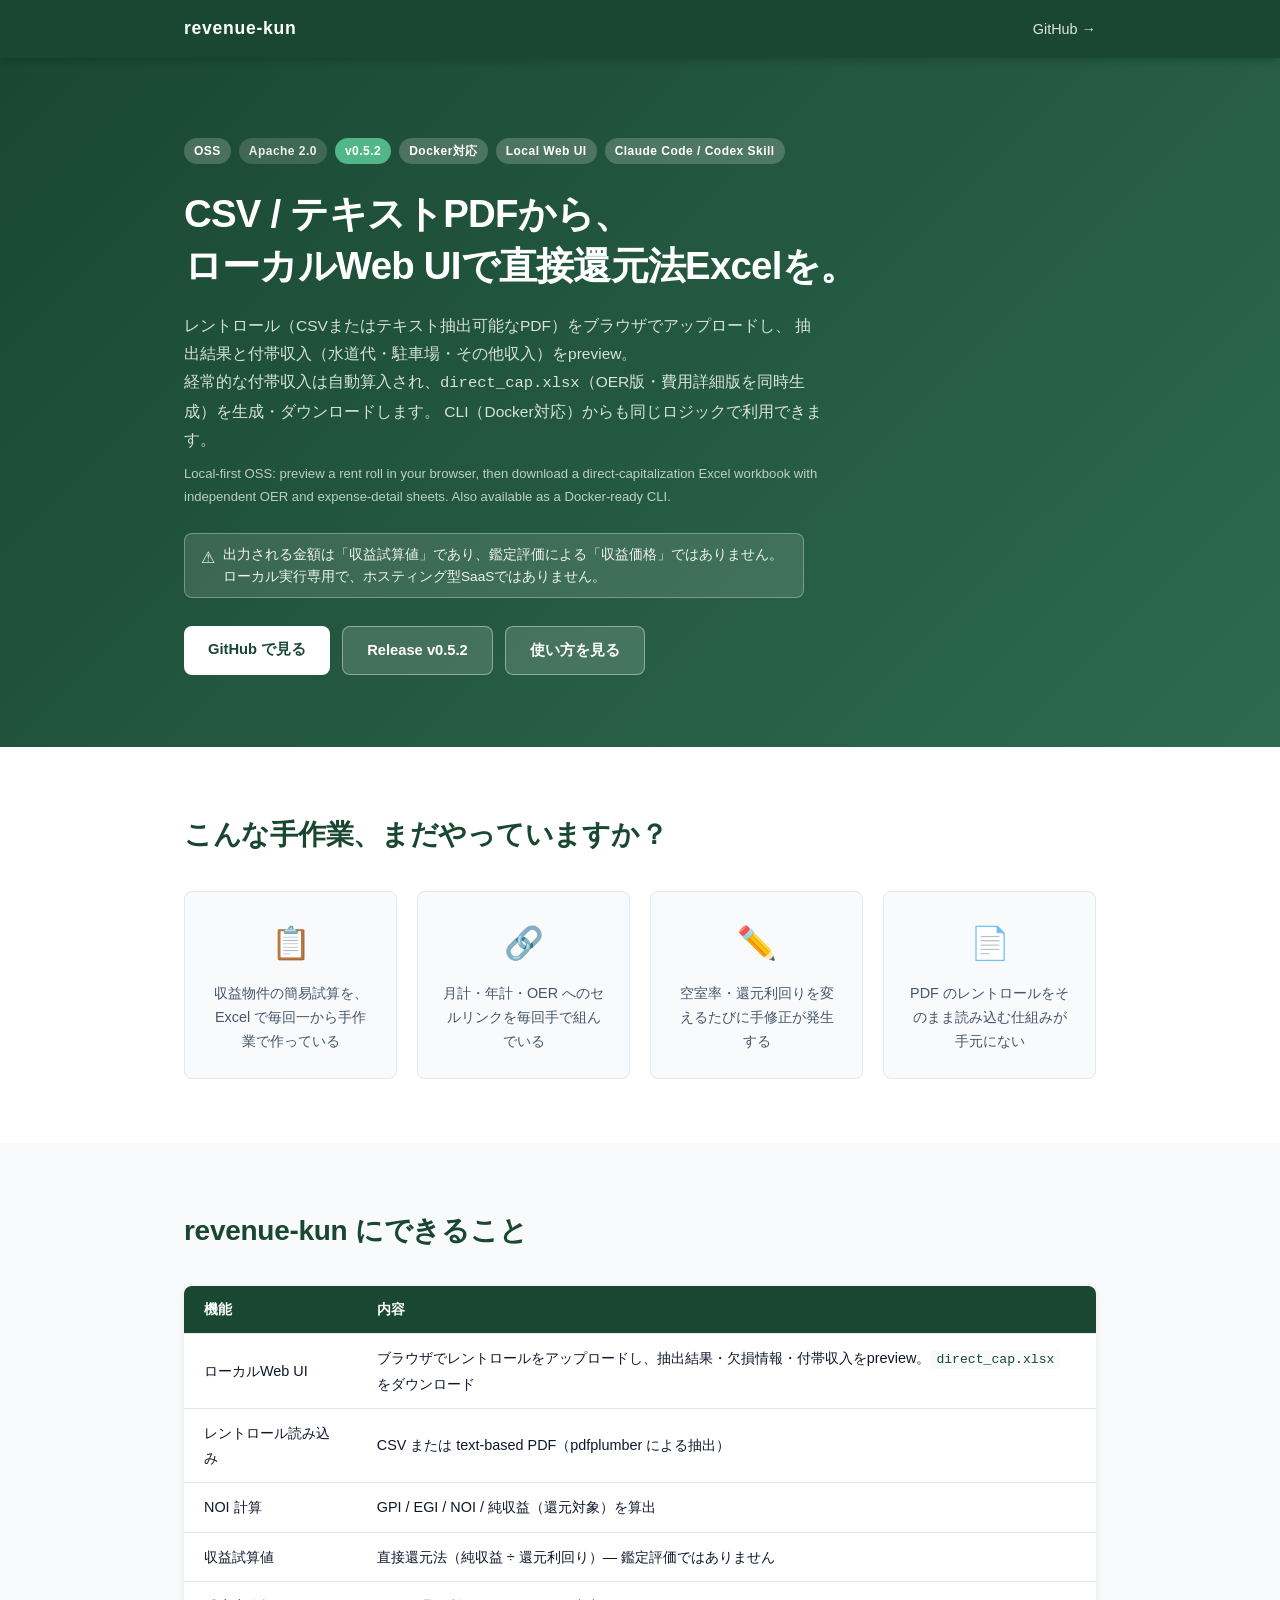
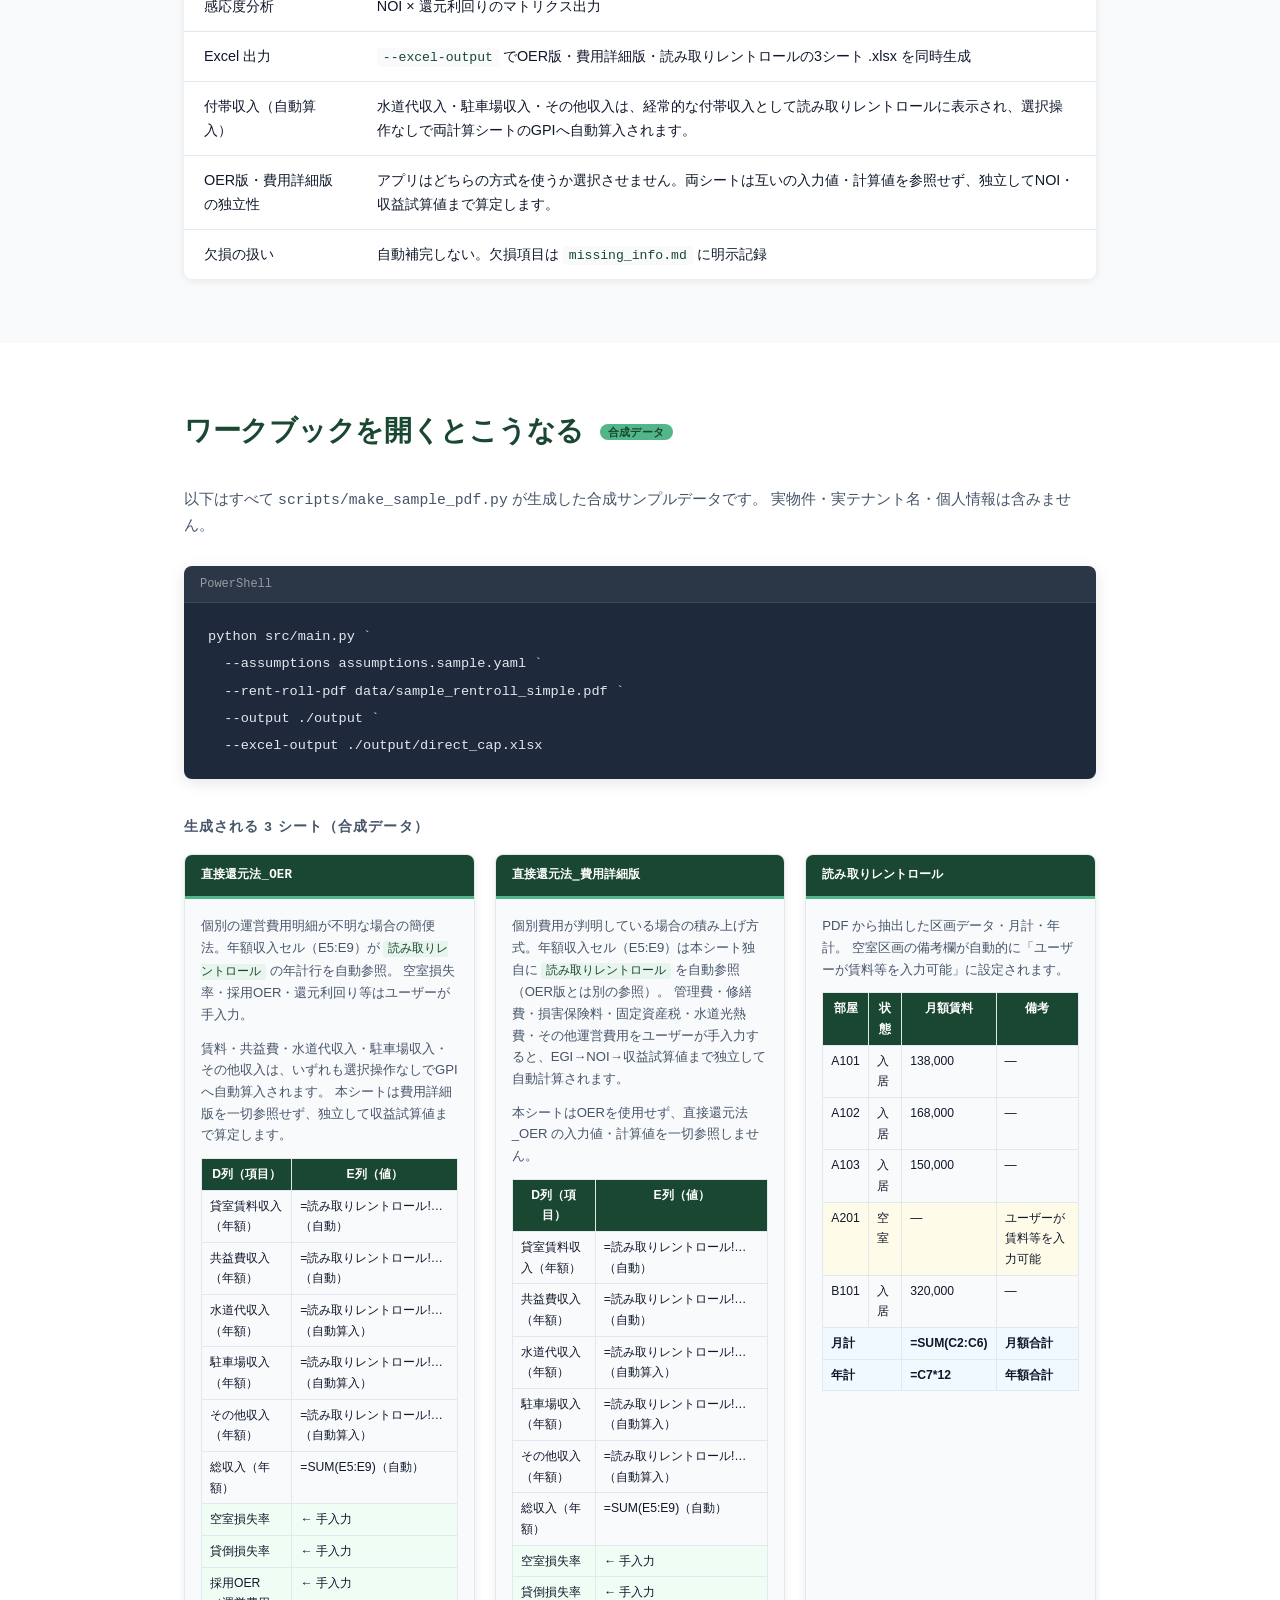
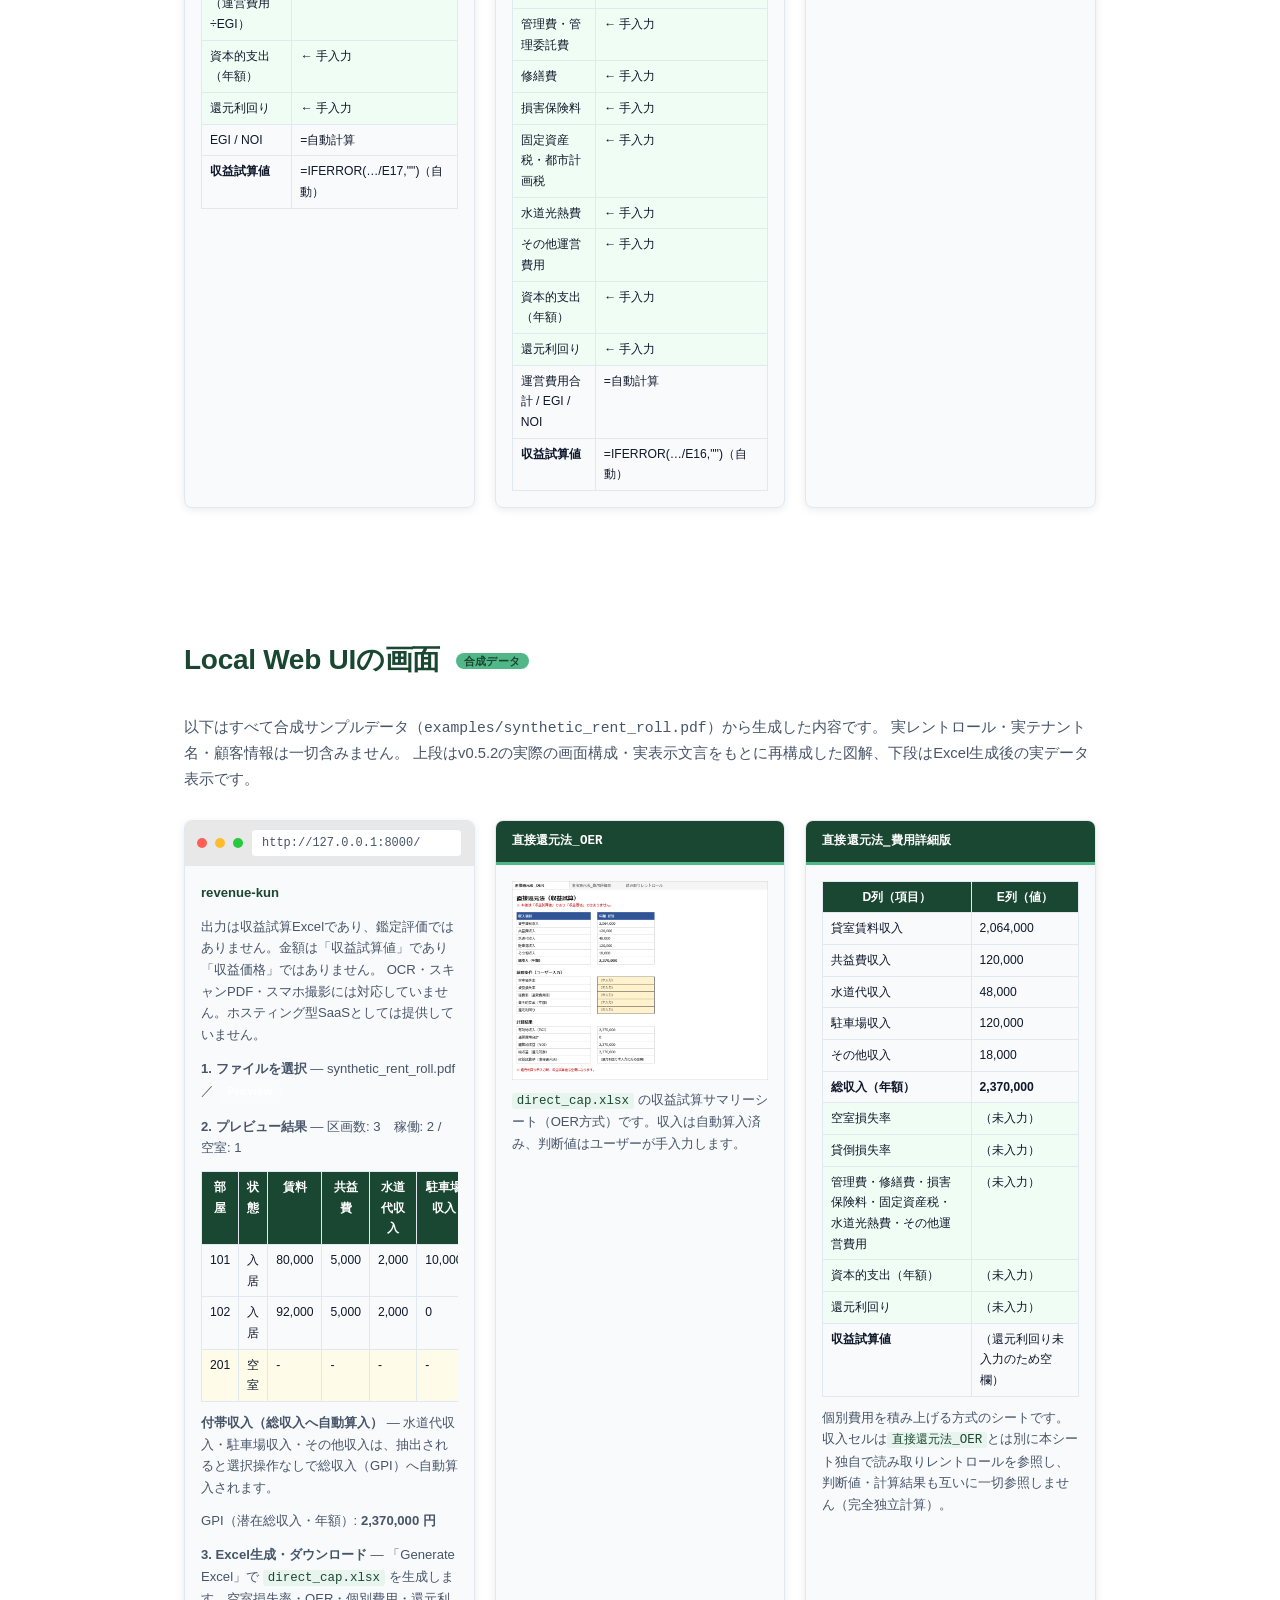
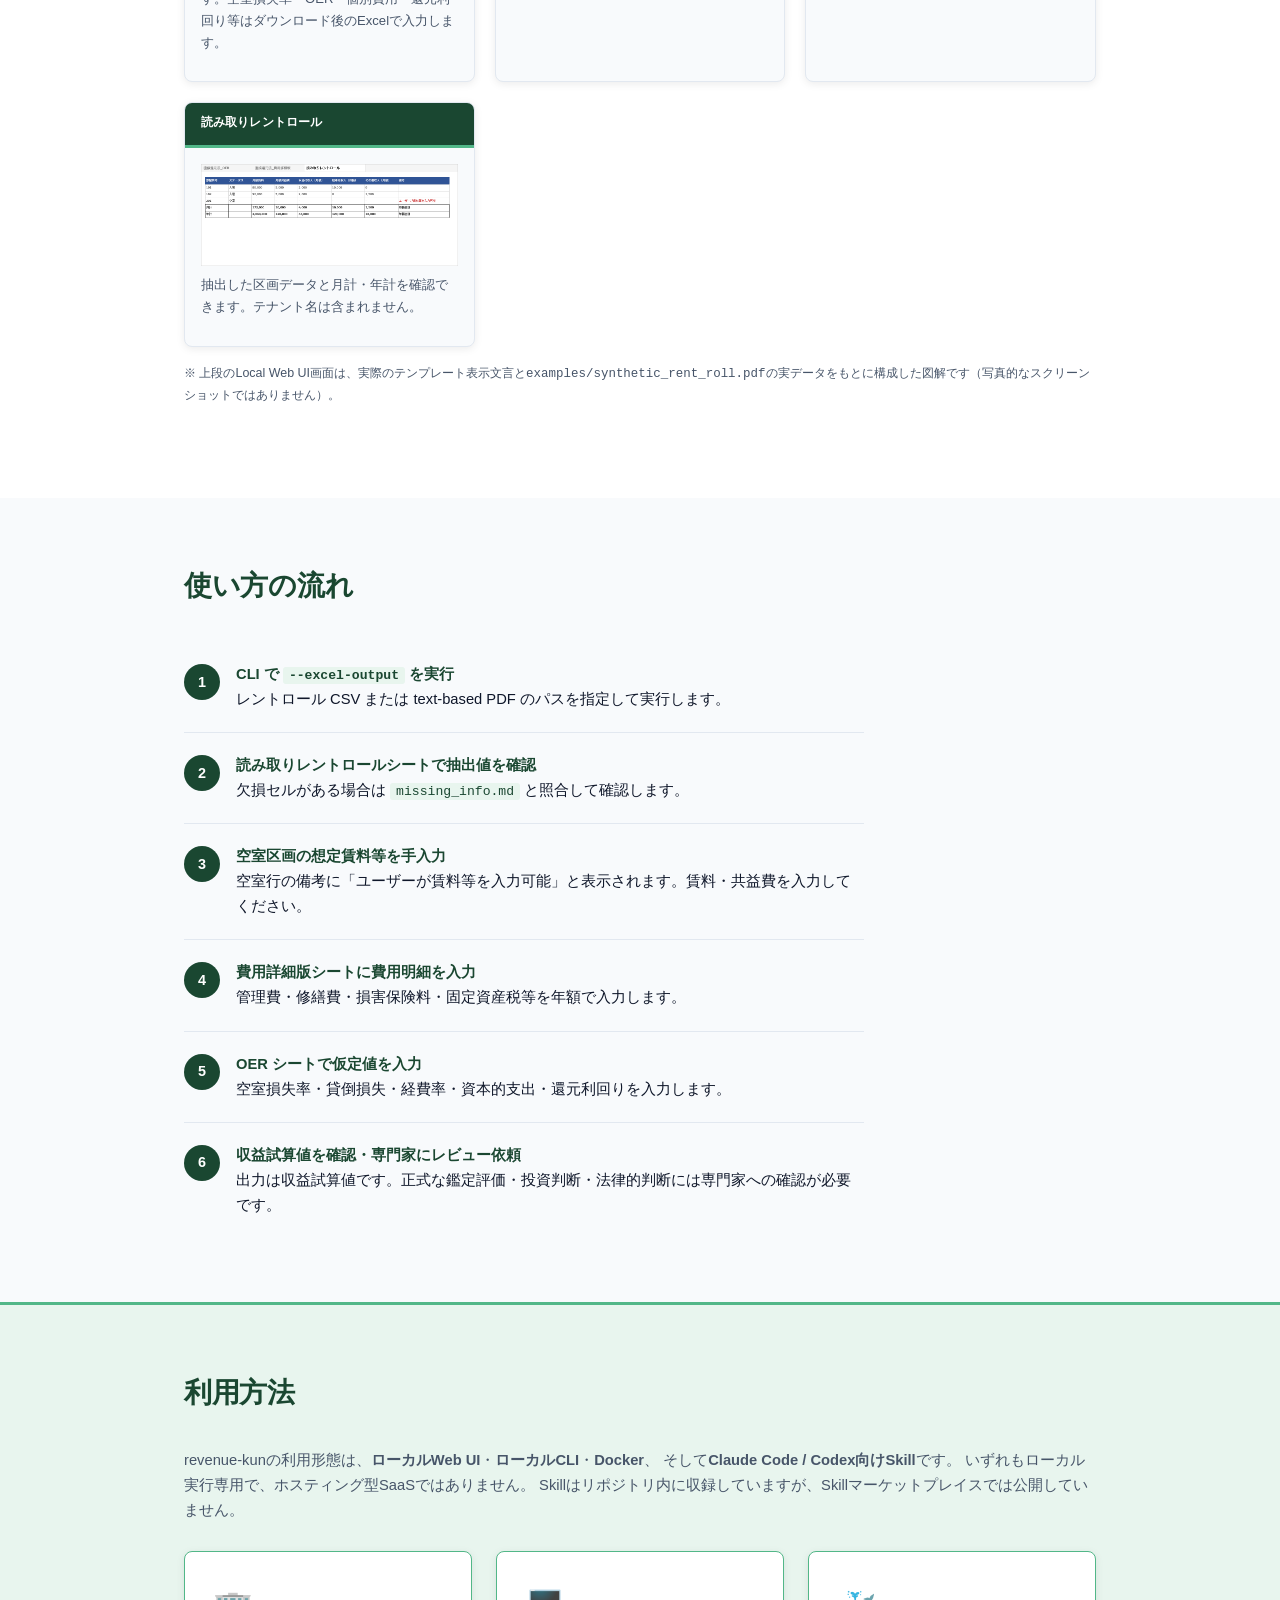
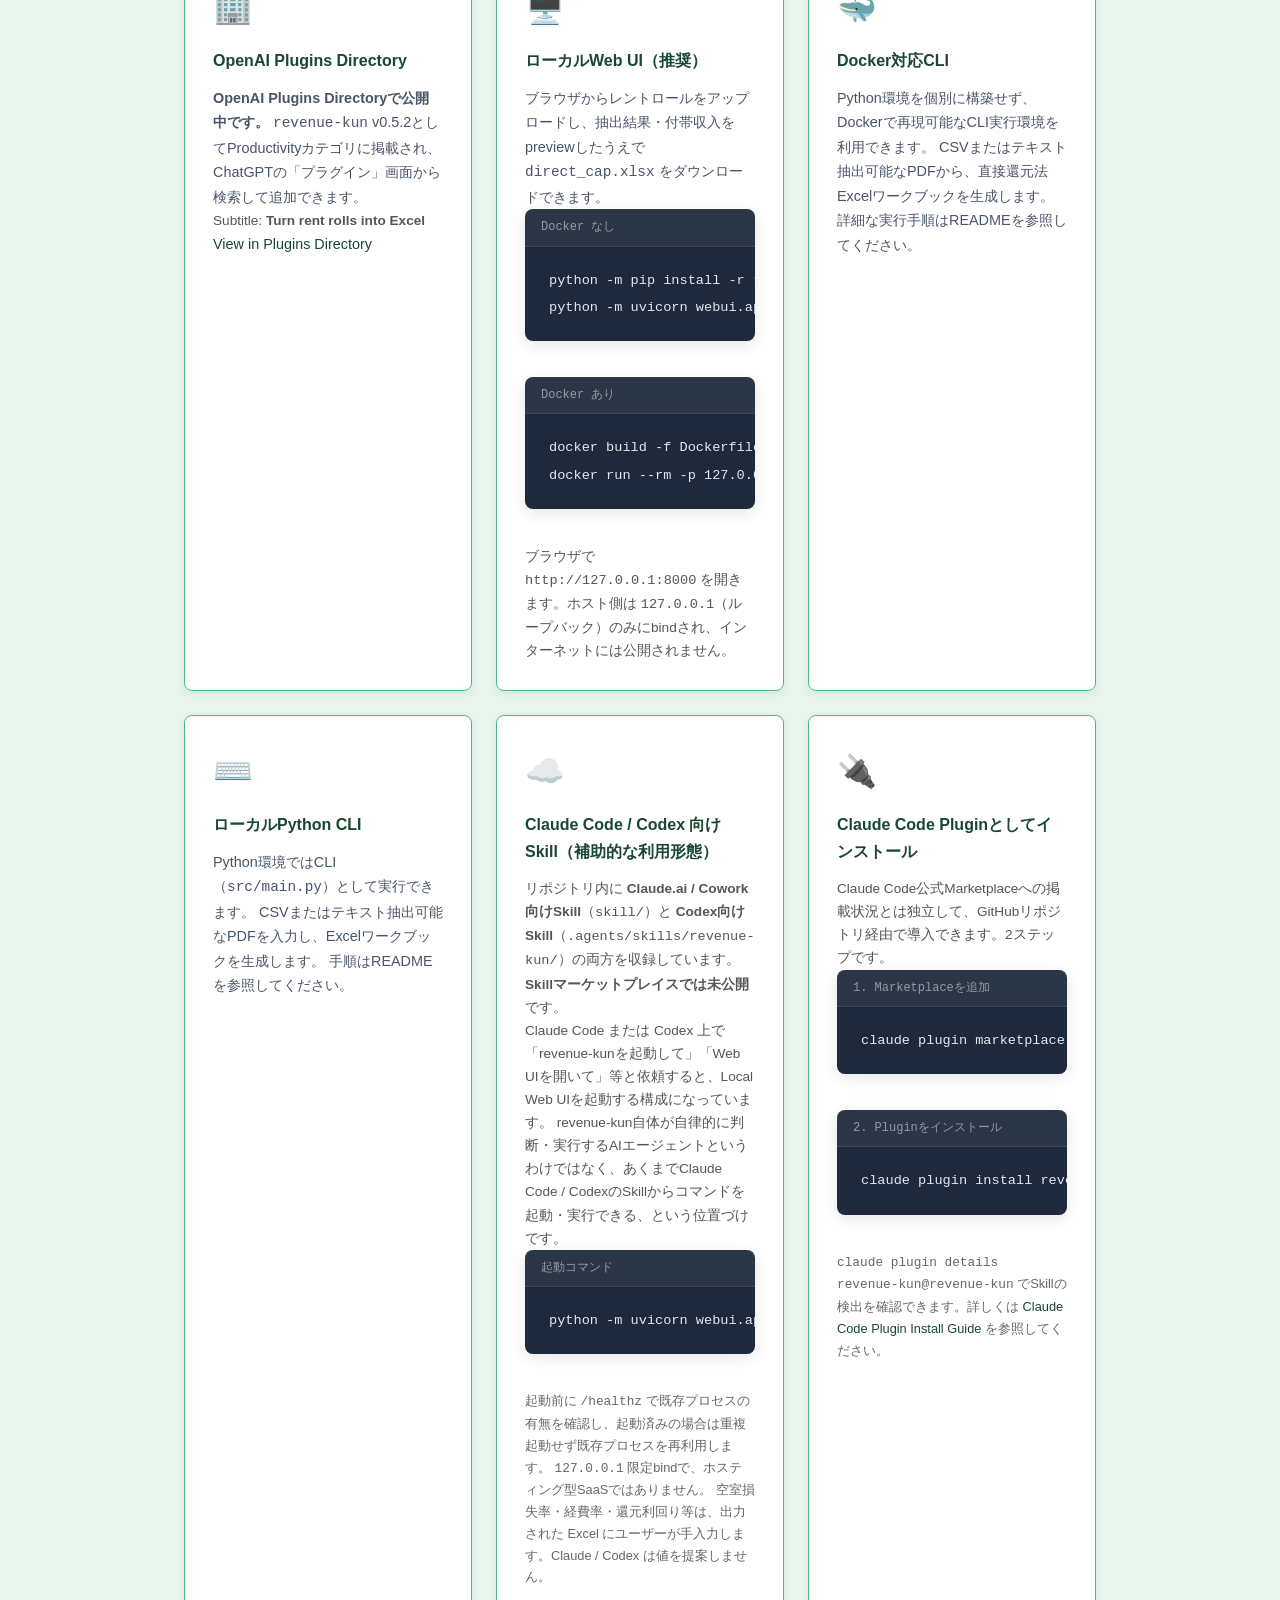
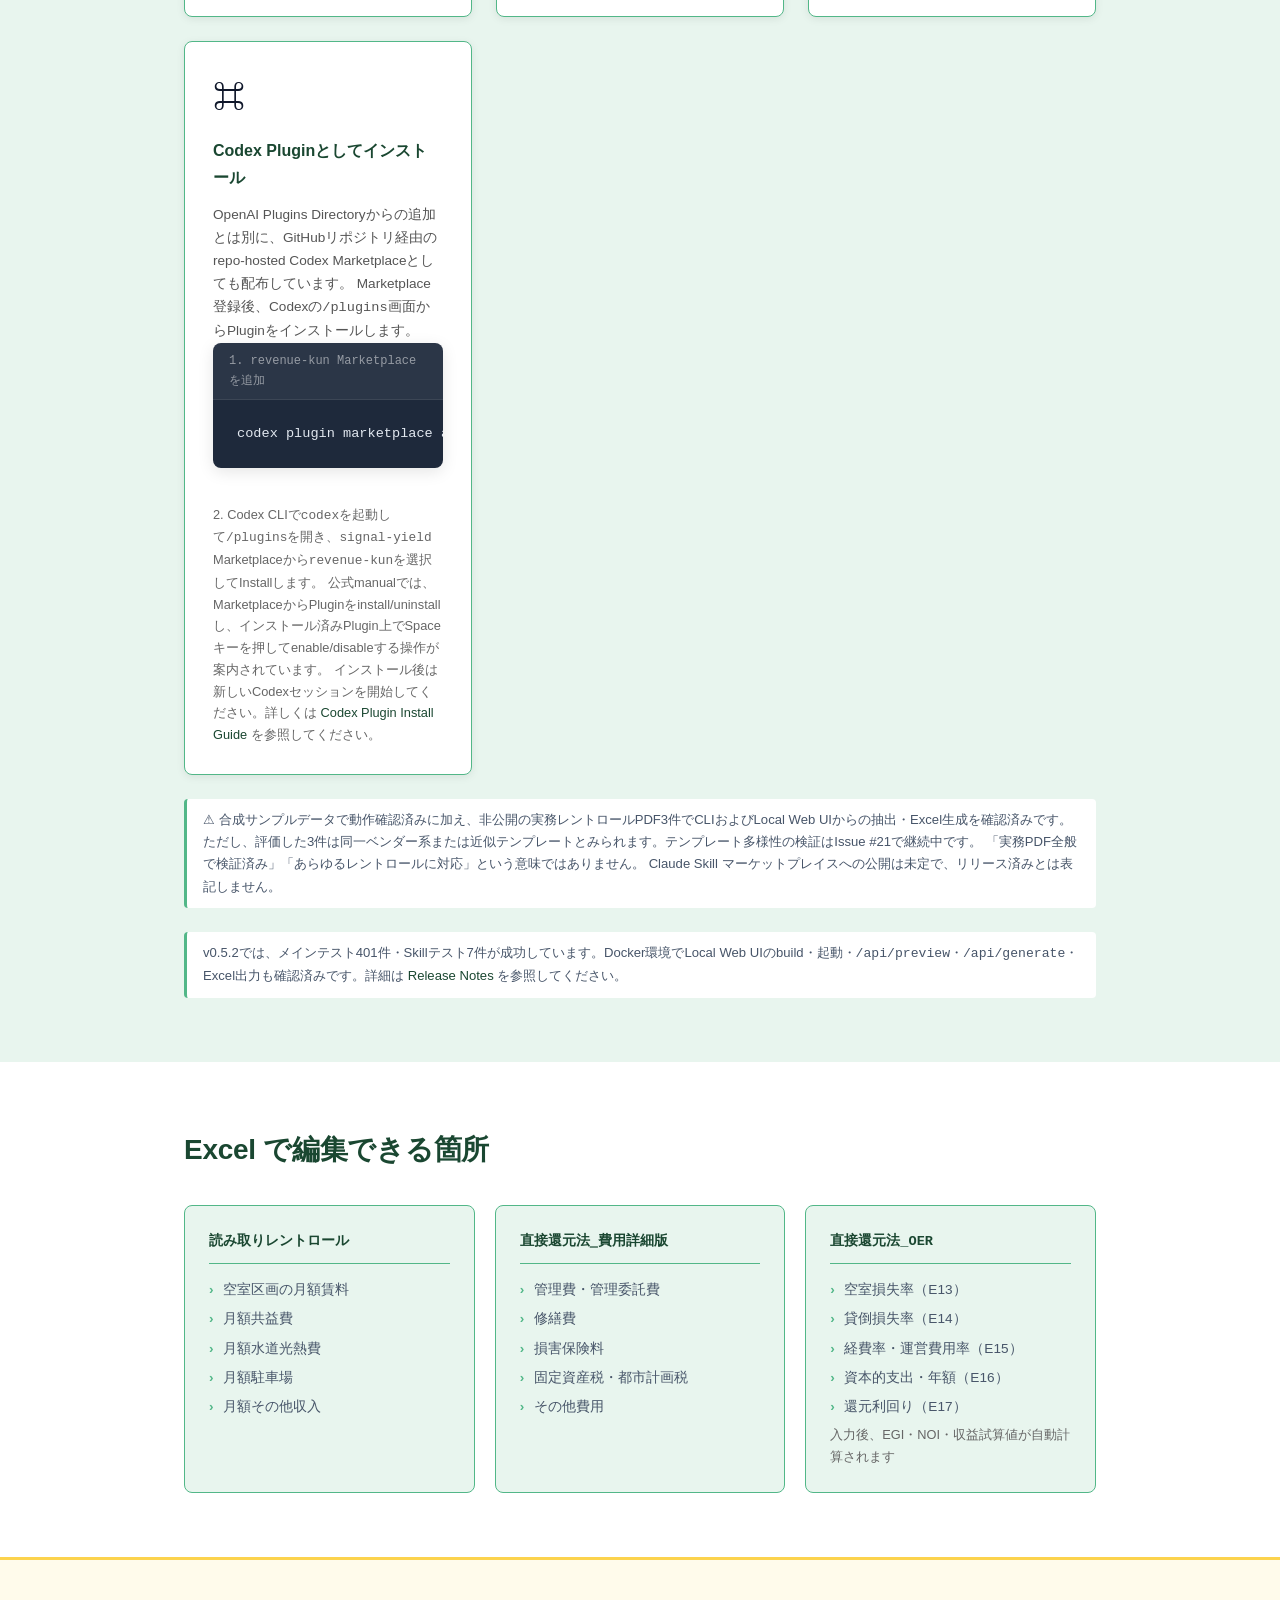
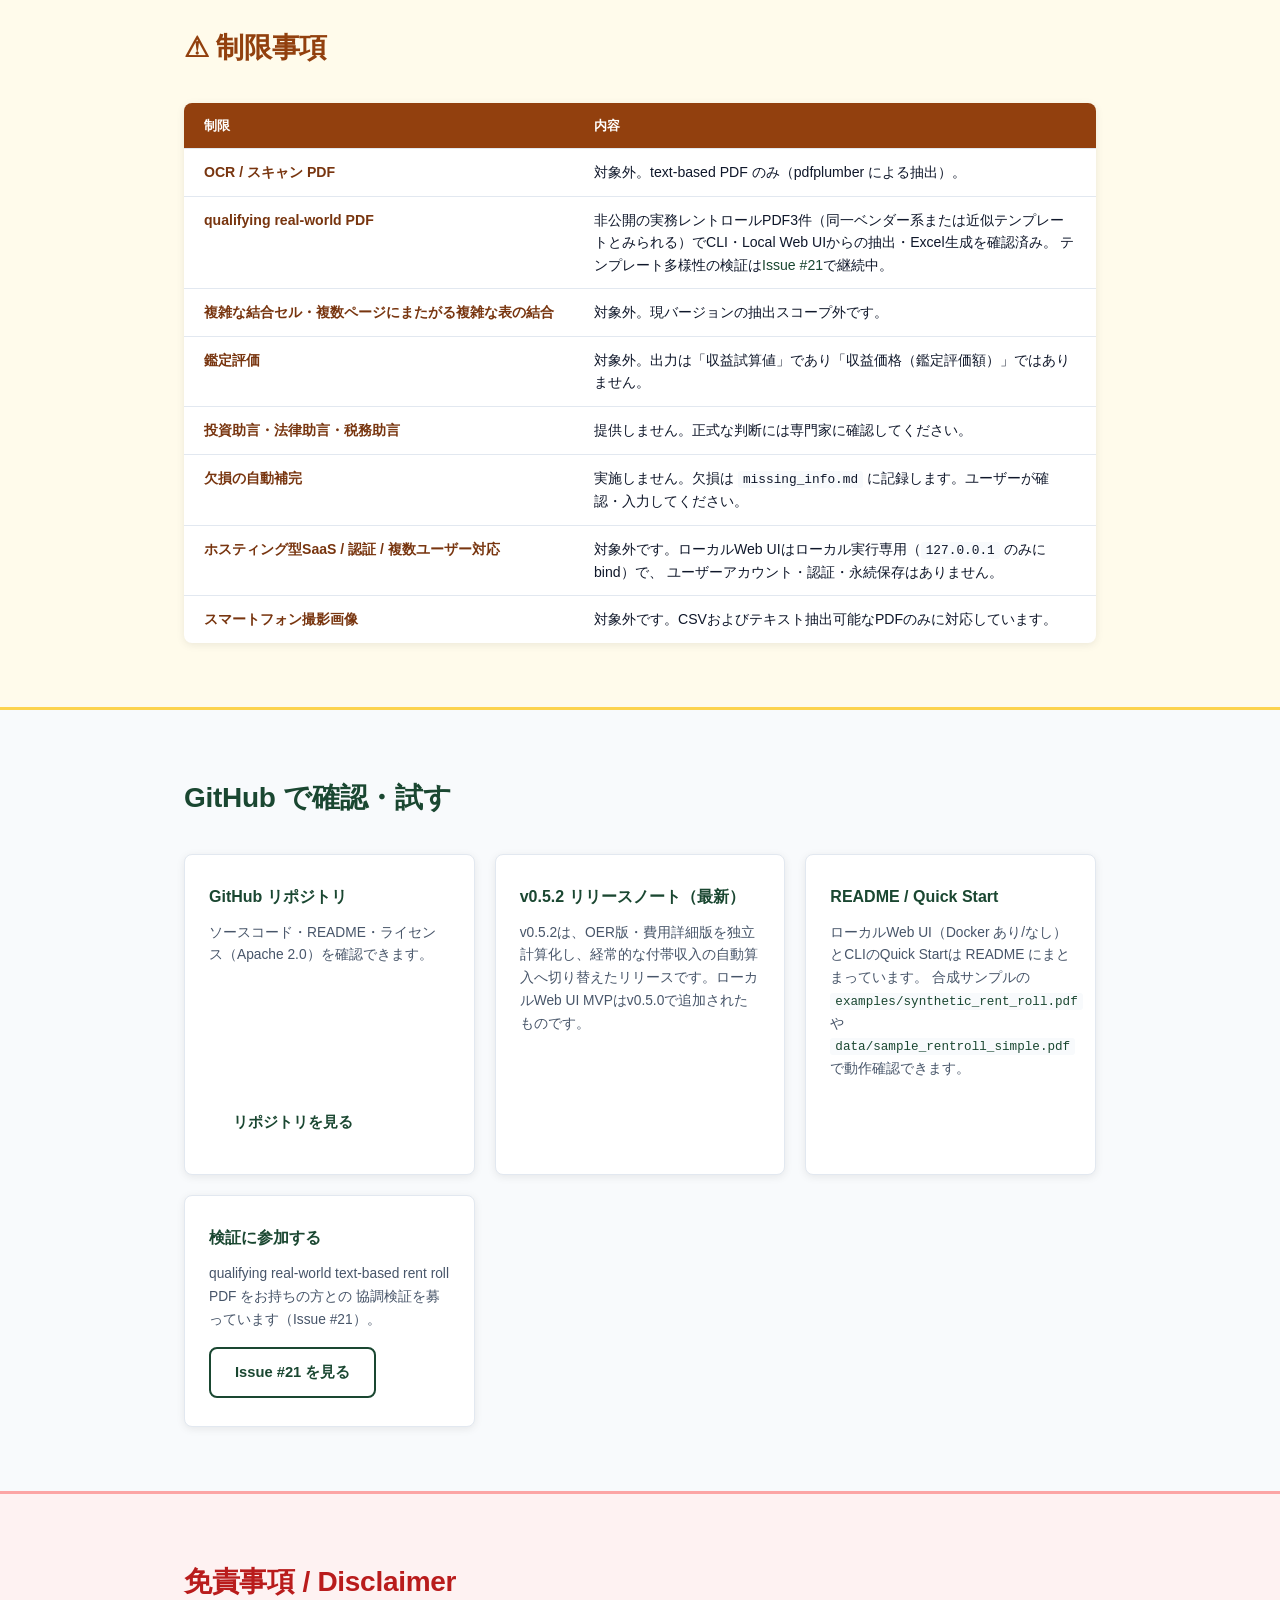
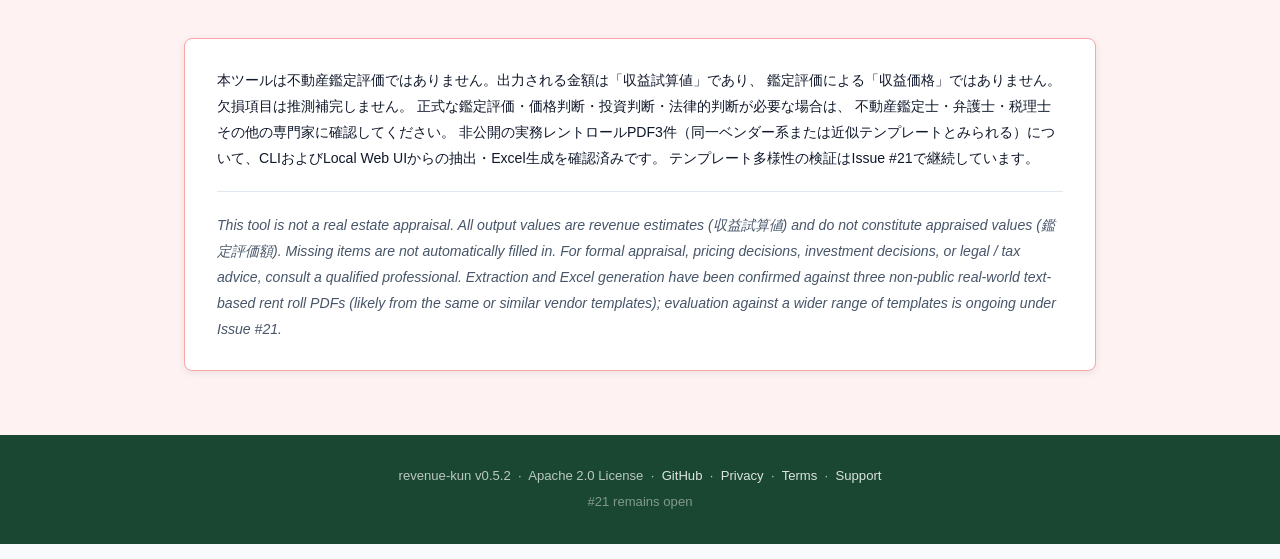
==== commit 20d0905d: "rename: Claude Code marketplace name signal-yield -> revenue-kun Aligns the marketplace name with th" ====
--- a/docs/index.html
+++ b/docs/index.html
@@ -544,10 +544,10 @@
         </div>
         <div class="code-block">
           <div class="code-header">2. Pluginをインストール</div>
-          <pre><code>claude plugin install revenue-kun@signal-yield</code></pre>
+          <pre><code>claude plugin install revenue-kun@revenue-kun</code></pre>
         </div>
         <p style="font-size:0.8em;color:#666;">
-          <code>claude plugin details revenue-kun@signal-yield</code> でSkillの検出を確認できます。詳しくは
+          <code>claude plugin details revenue-kun@revenue-kun</code> でSkillの検出を確認できます。詳しくは
           <a href="https://github.com/signal-yield/revenue-kun/blob/main/docs/CLAUDE_CODE_PLUGIN_INSTALL.md">Claude Code Plugin Install Guide</a>
           を参照してください。
         </p>
